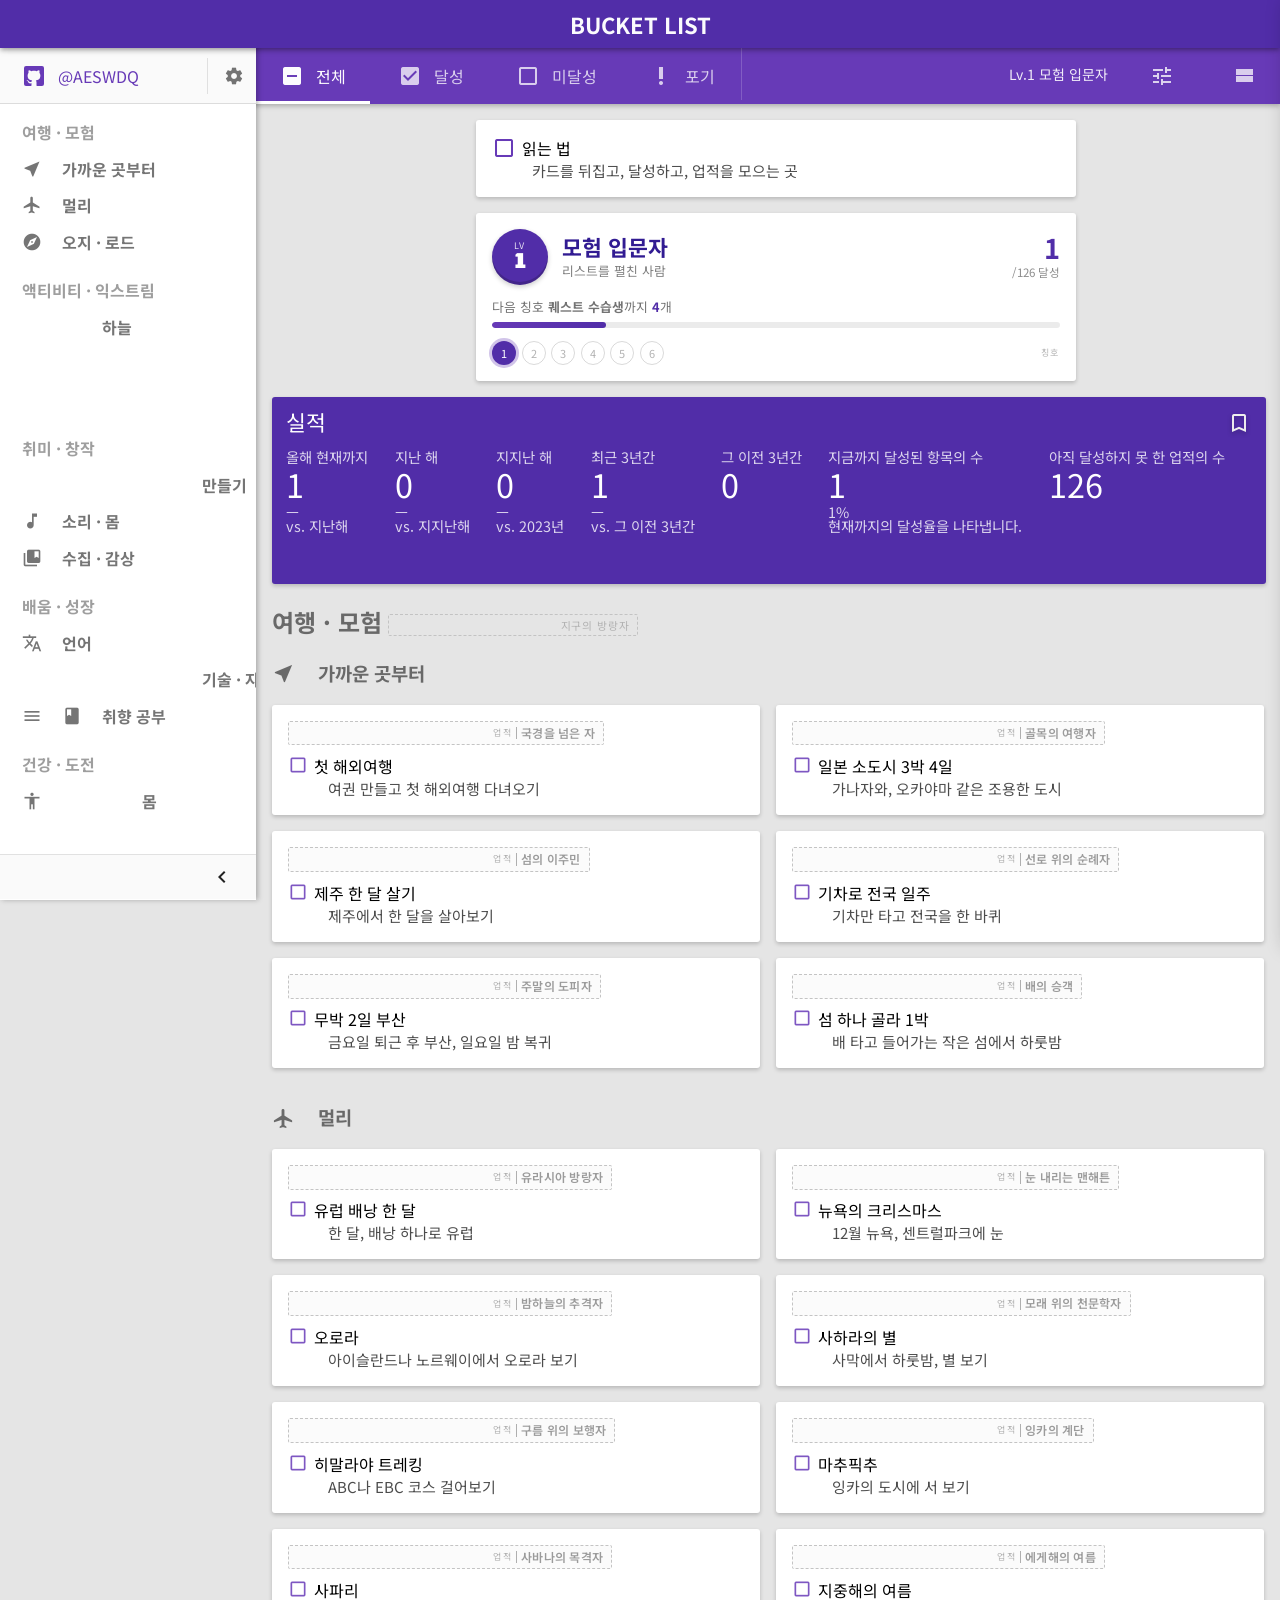
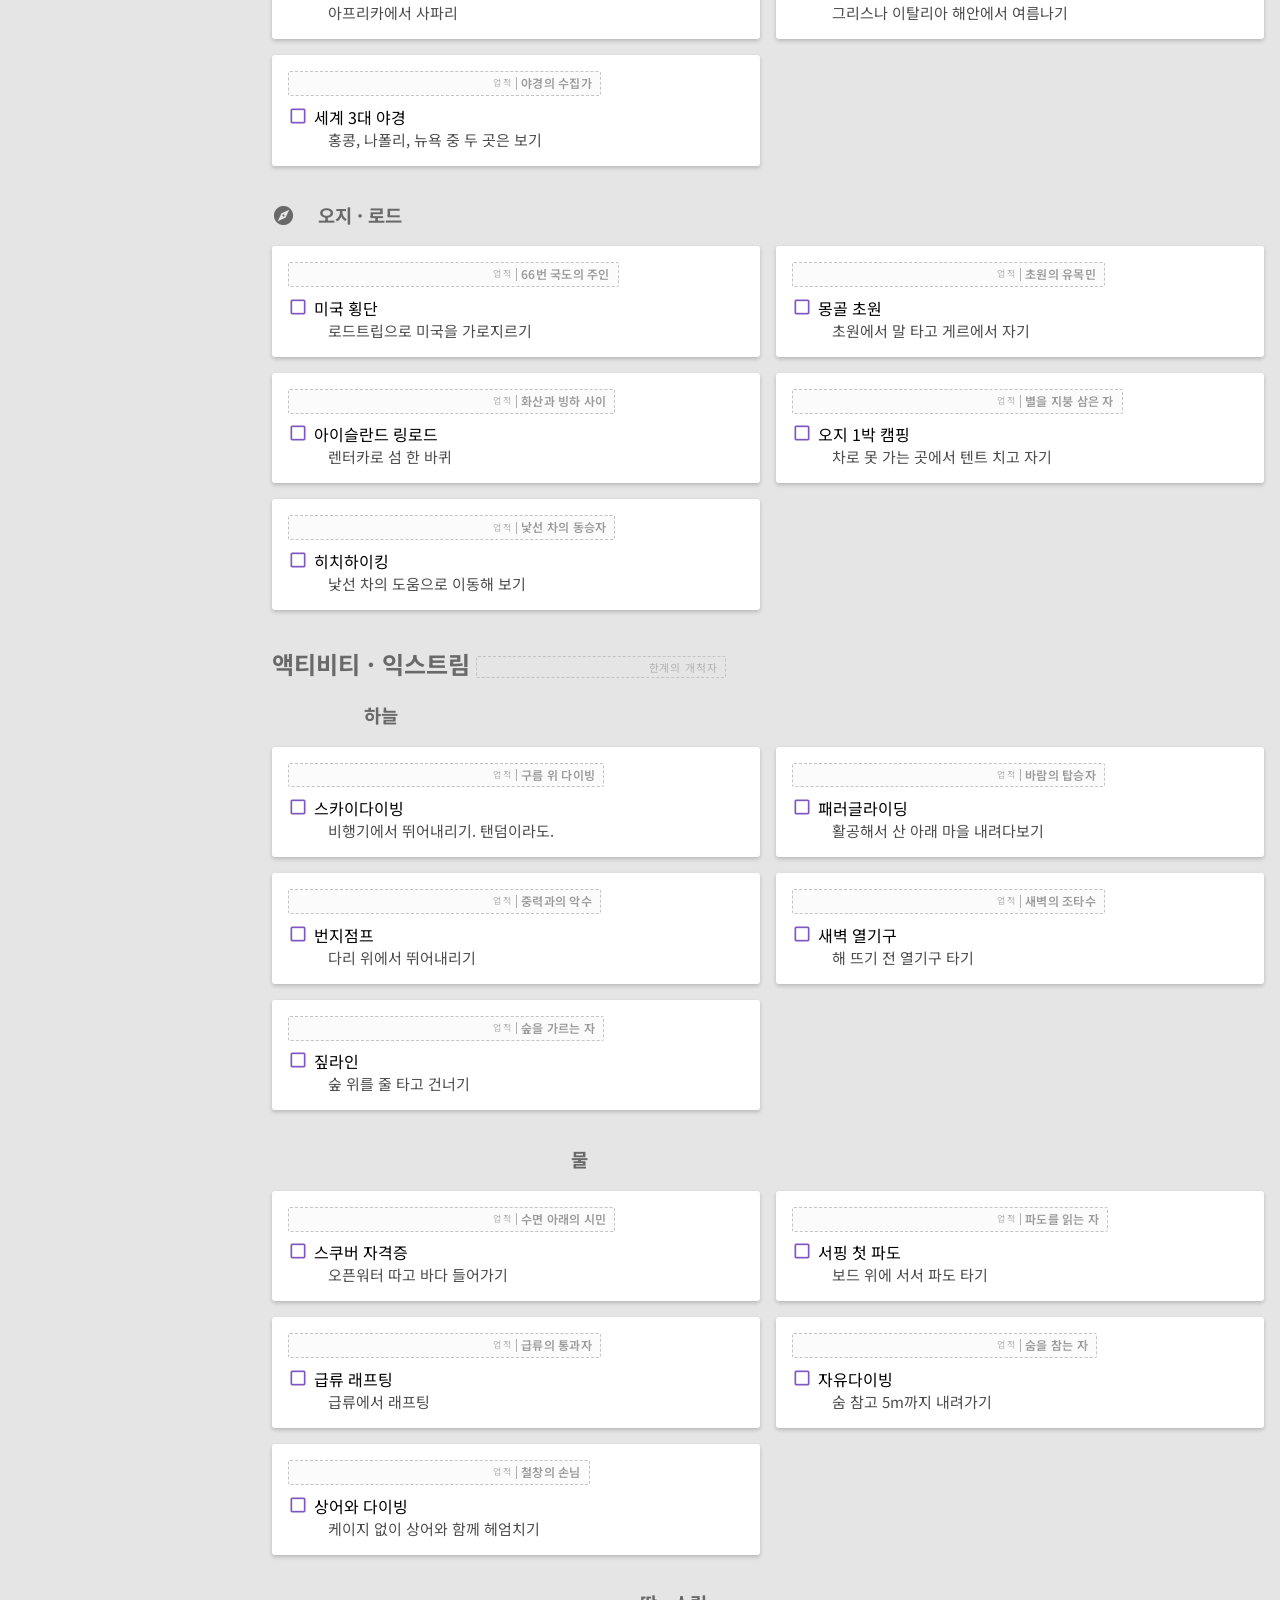
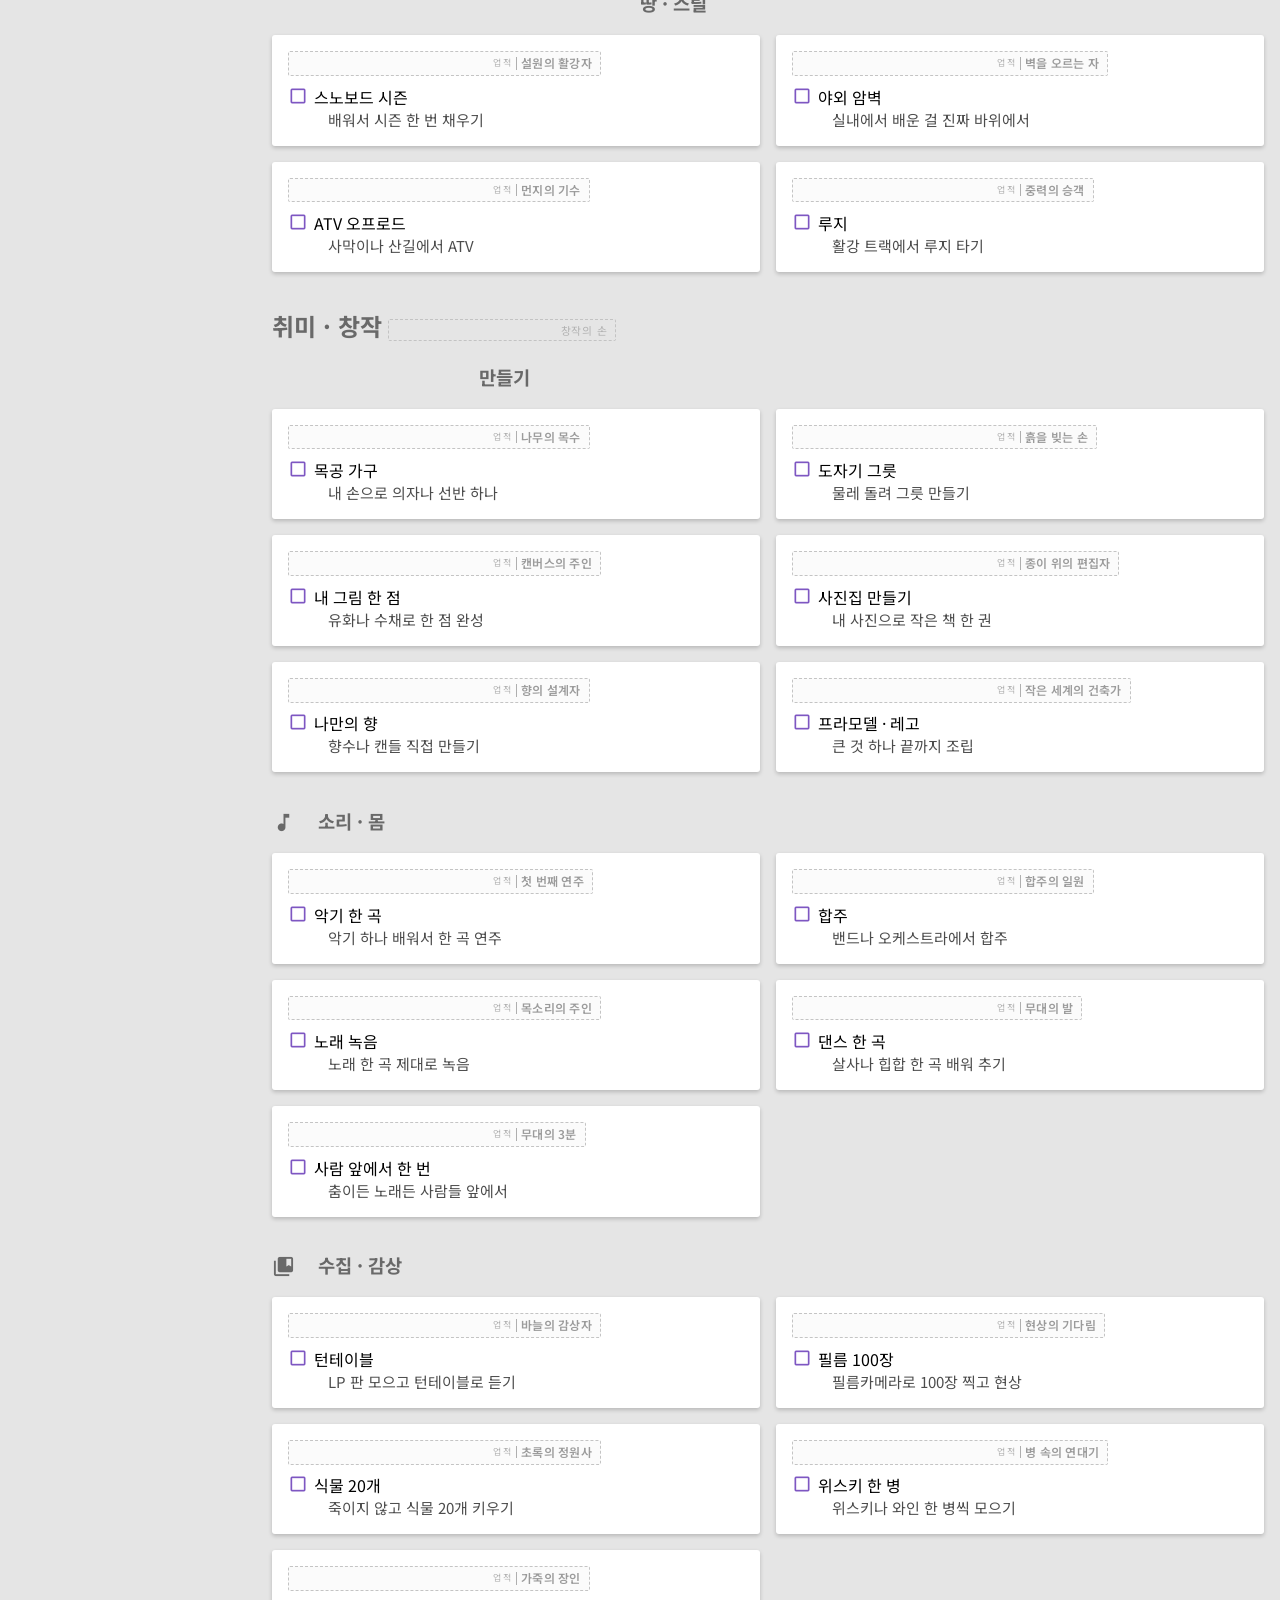
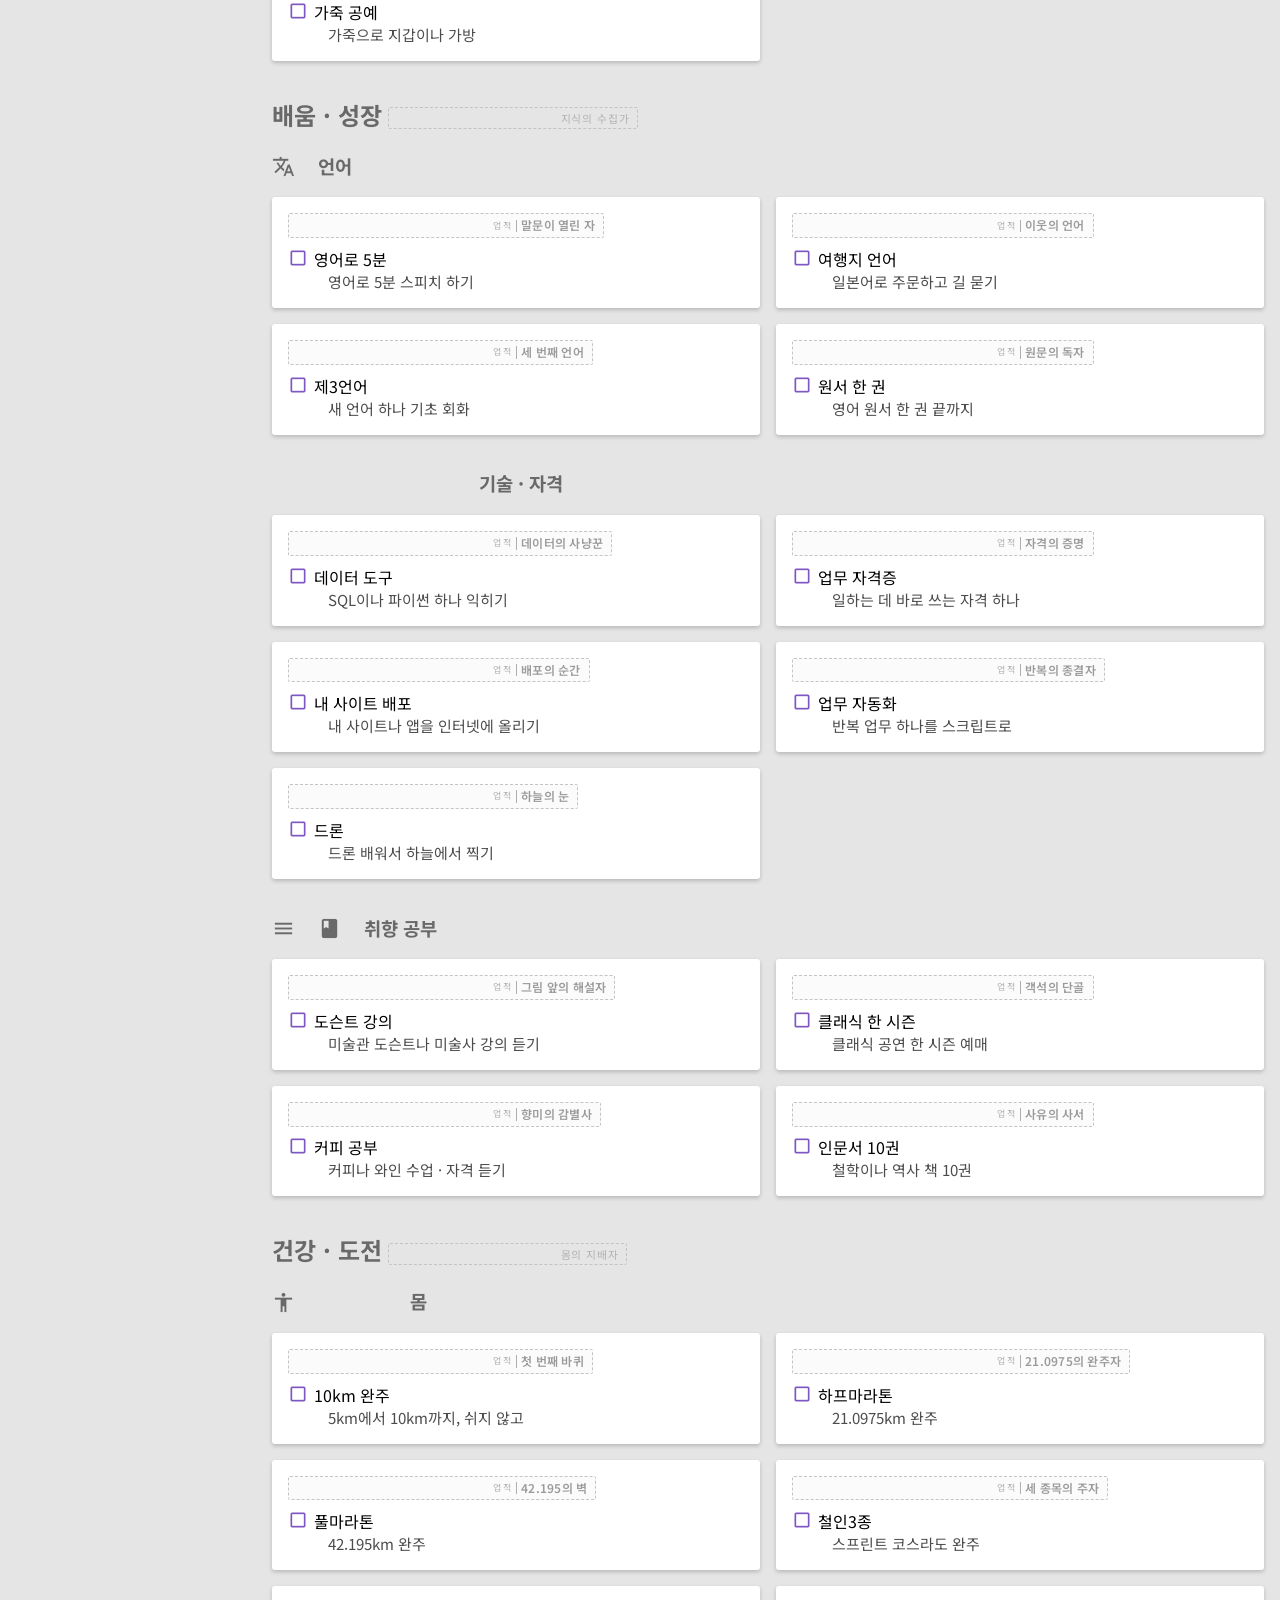
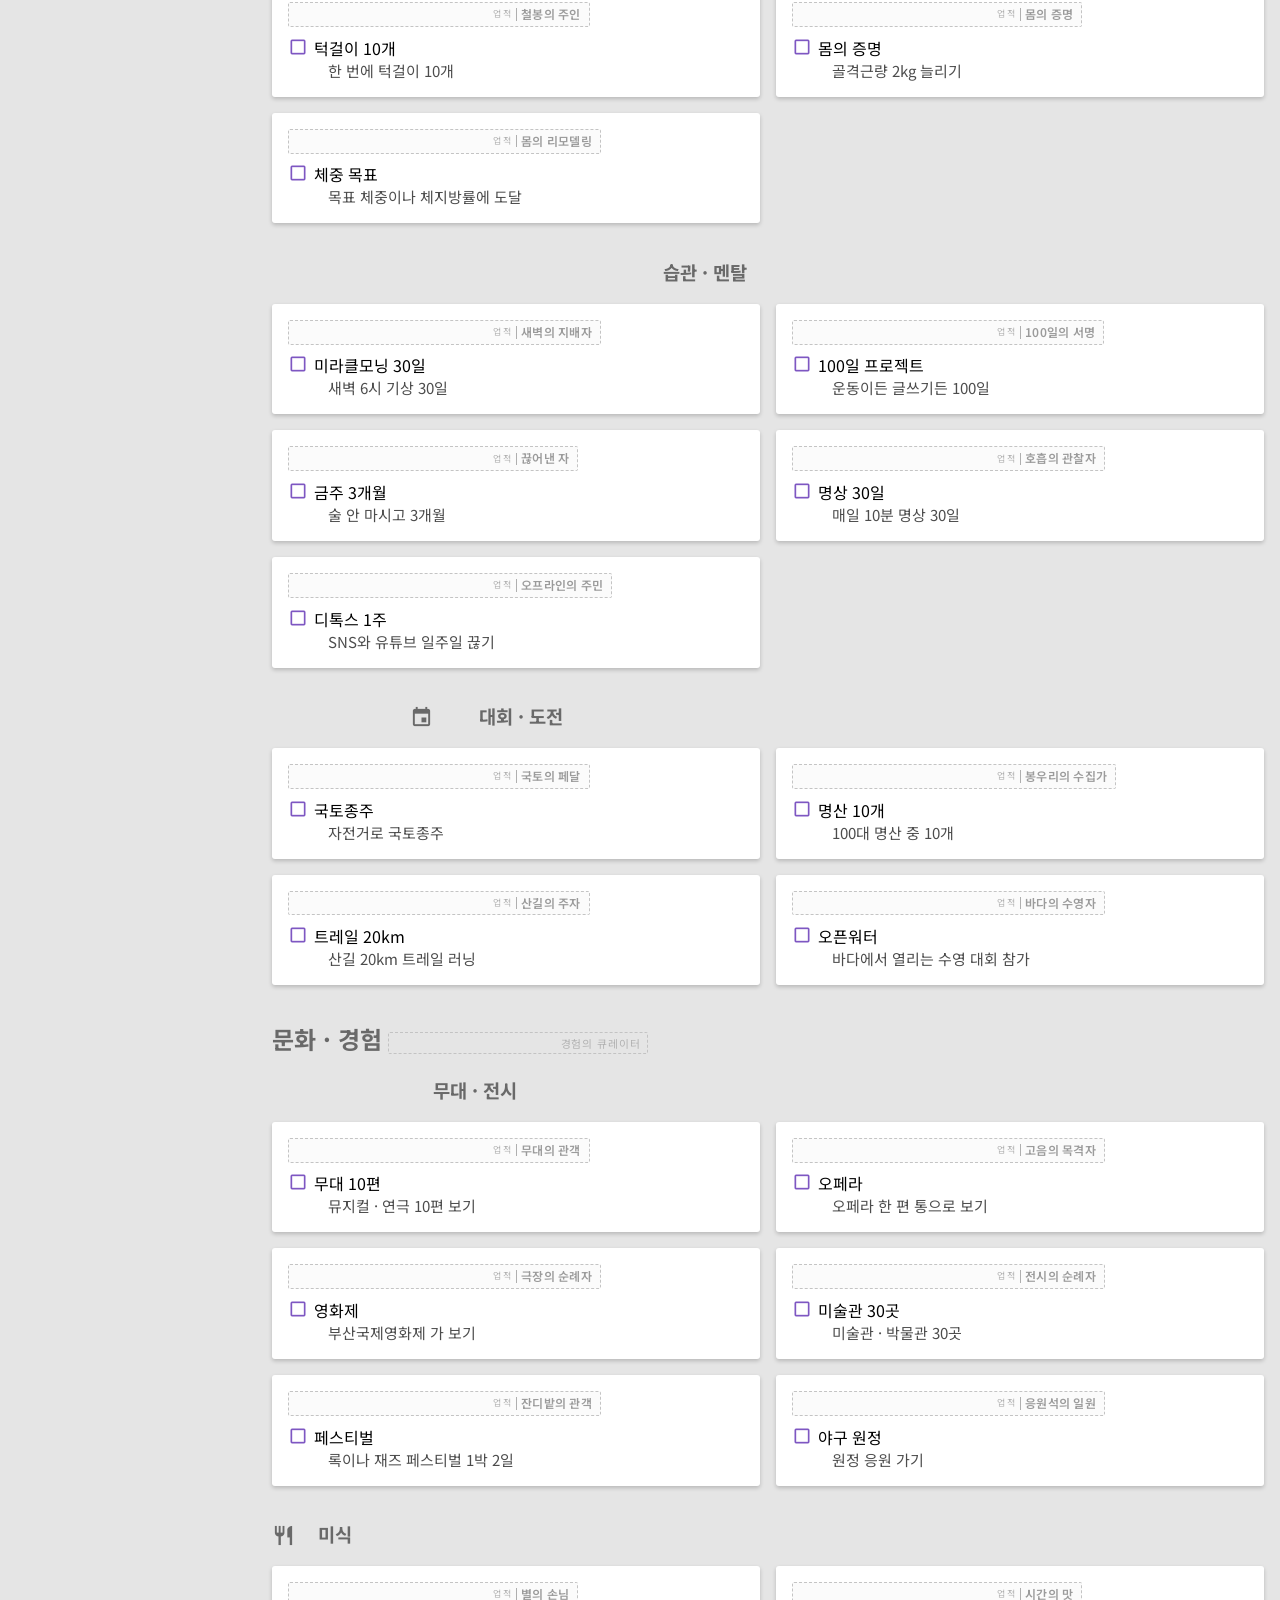
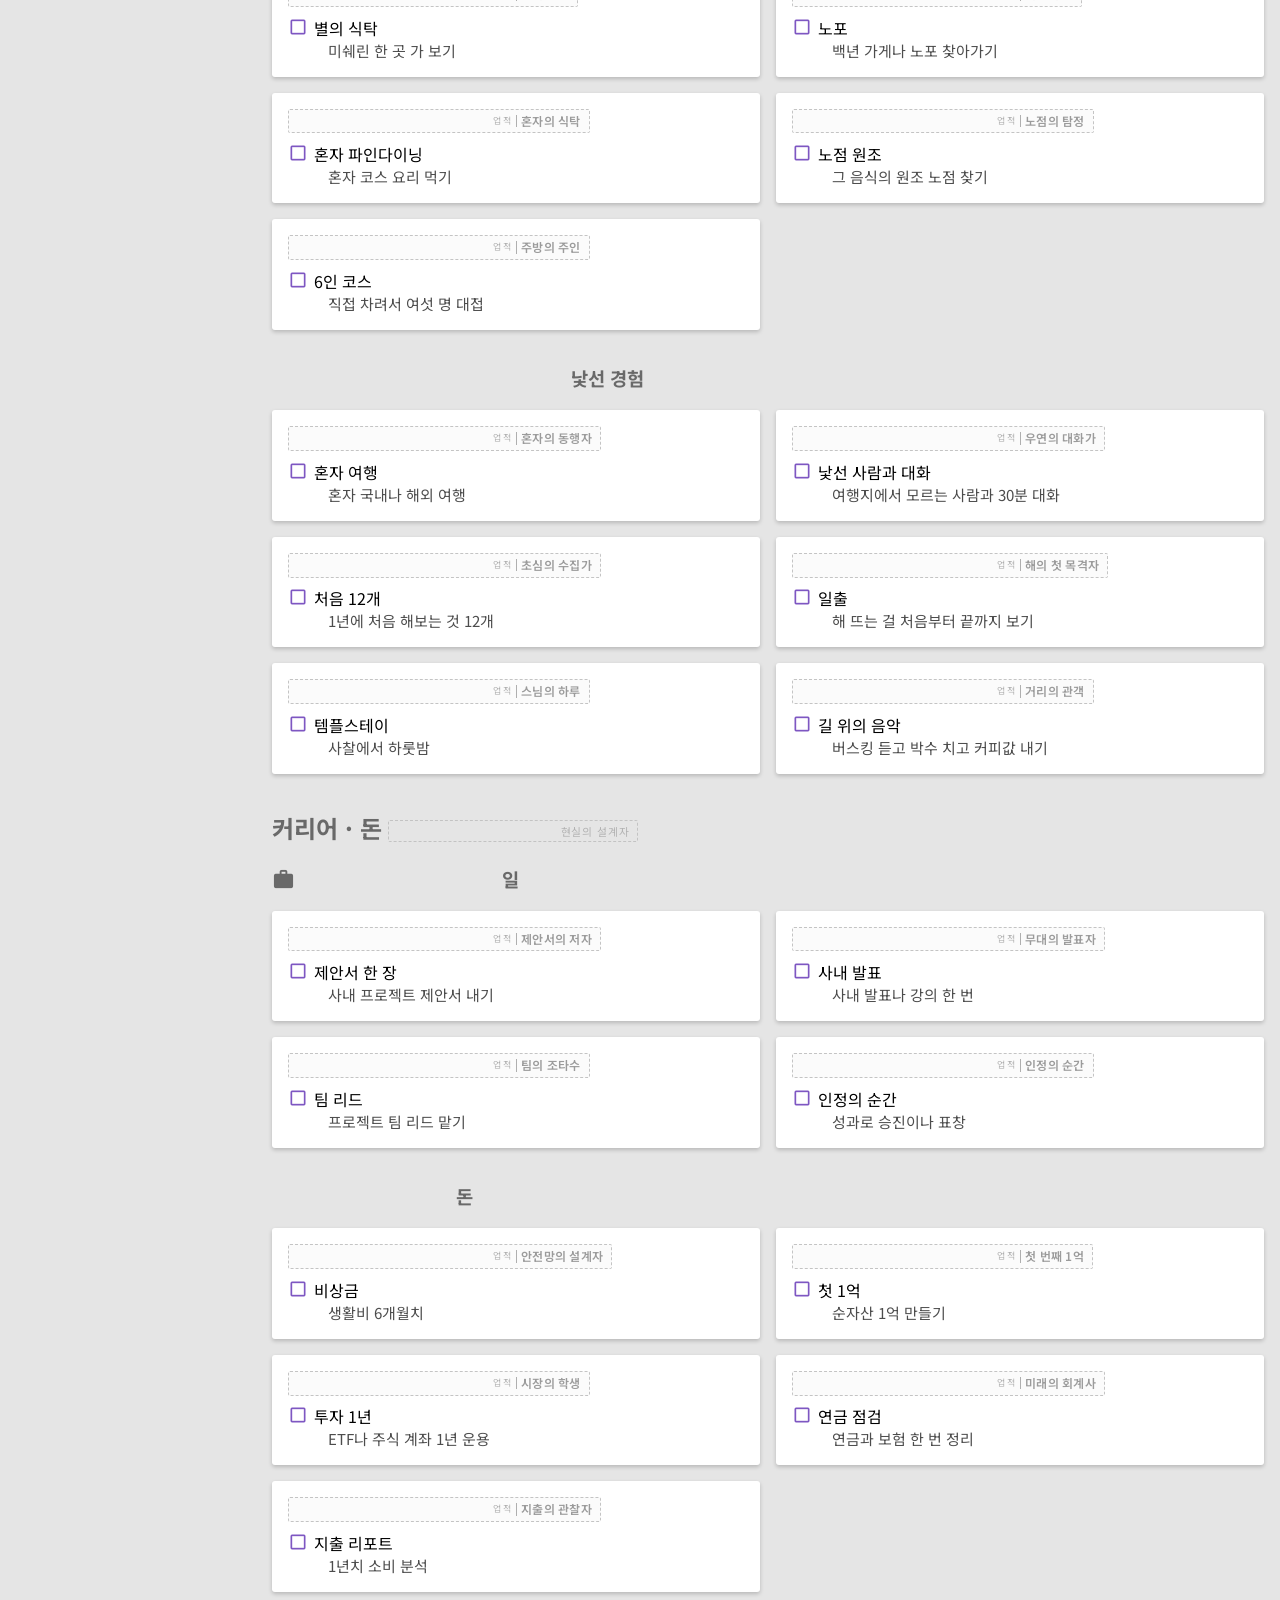
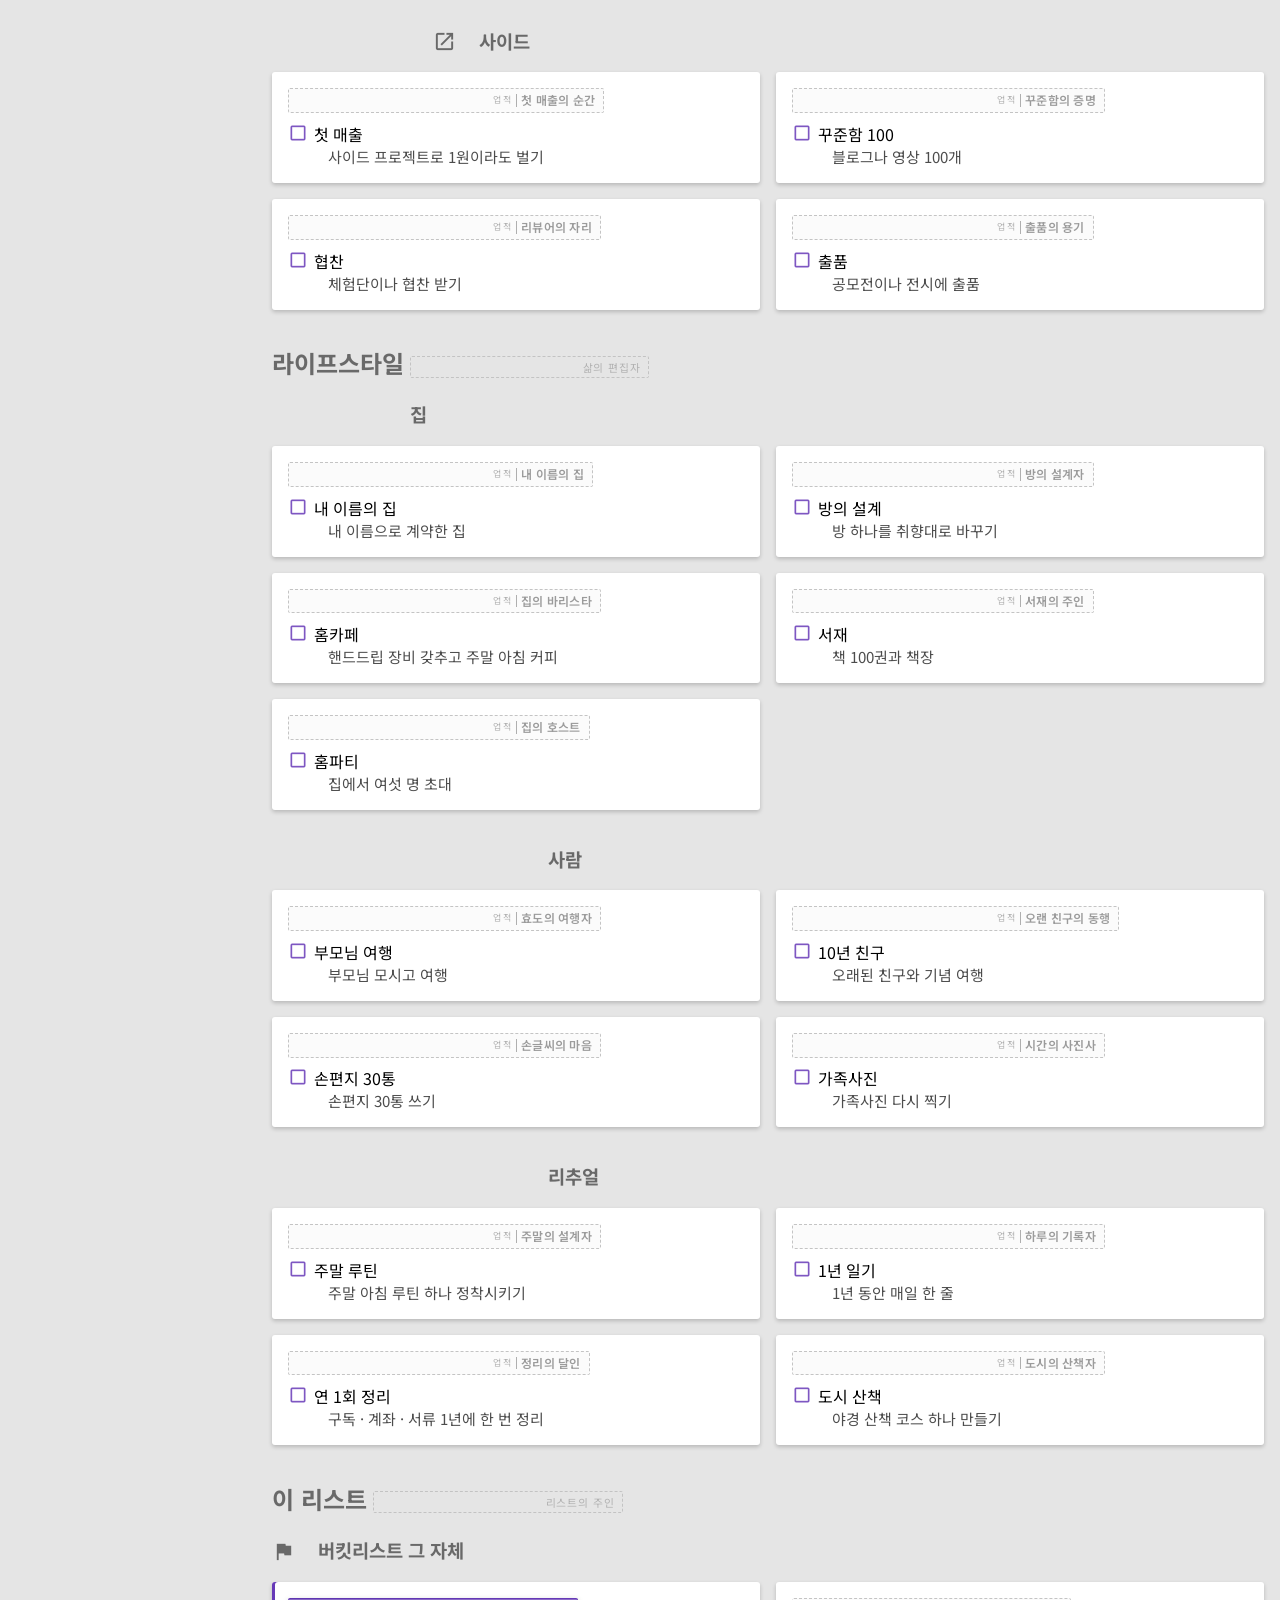
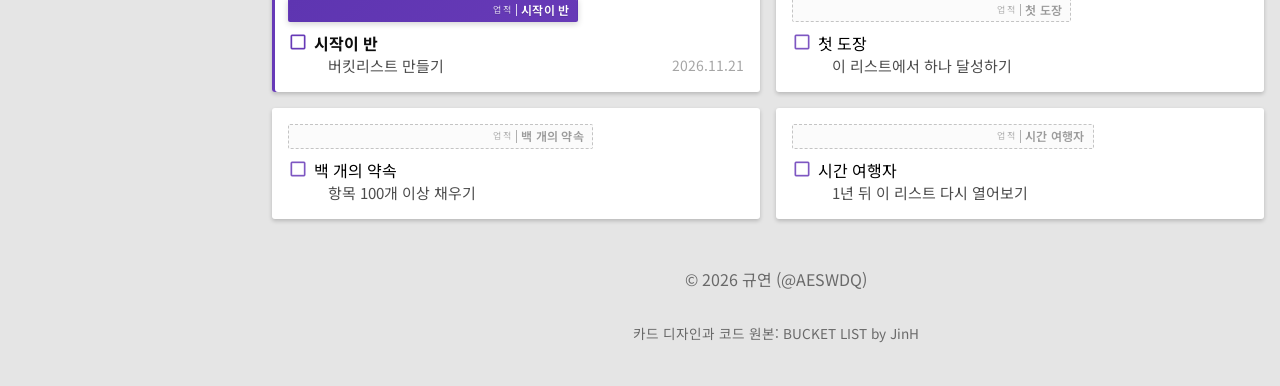
==== index.html @ 52398d89 "버킷리스트: 카테고리 9개·항목 126개, 항목별 업적 칭호, 전체 칭호(Lv.) 시스템, 달성/포기/삭제 관리" ====
<!DOCTYPE html>
<html lang="ko">

<head>
  <title>규연의 버킷리스트</title>
  <meta http-equiv="Content-Type" content="text/html; charset=utf-8" />
  <meta name="viewport" content="width=device-width, initial-scale=1, maximum-scale=1, user-scalable=no">
  <meta name="theme-color" content="#212121" />
  <meta name="description" content="규연의 버킷리스트. 카드마다 업적 칭호가 붙는 플립 카드 버킷리스트." />
  <meta property="og:title" content="규연의 버킷리스트" />
  <meta property="og:description" content="BUCKET LIST by 규연 (@AESWDQ) — 126개의 퀘스트와 업적" />
  <link rel="stylesheet" type="text/css" href="css/style.css">
  <link rel="stylesheet" type="text/css" href="css/style_rank.css">
  <link rel="stylesheet" type="text/css" href="css/style_dark.css">
  <link rel="shortcut icon" href="img/favicon/favicon.ico">
  <script src="js/jquery.min.js"></script>
  <script defer src="js/sub__coloring.js"></script>
  <script defer src="data/bucket.js"></script>
  <script defer src="js/main__app.js"></script>
  <script defer src="js/main__initialize.js"></script>
  <script defer src="js/sub__masonry.pkgd.min.js"></script>
  <script defer src="js/sub__clipboard.min.js"></script>
  <script async src="js/sub__lazysizes.min.js"></script>
  <link rel="manifest" href="manifest.json">
</head>

<body class="columns">
  <header>
    <h1>
      <i id="nav_on" onclick="if($('nav').attr('class')!='on'){$('nav, #nav_bg').addClass('on');}else{$('nav, #nav_bg').removeClass('on');}" class="material-icons">menu</i>
      Bucket List
    </h1>
  </header>
  <div id="sub_header">
    <div class="" id="line1">

      <div class="filter_bt on" id="filter_11">
        <i class="material-icons">indeterminate_check_box</i><span>전체</span>
        <span class="ink_bar"></span>
      </div>
      <div class="filter_bt" id="filter_10">
        <i class="material-icons">check_box</i><span>달성</span>
        <span class="ink_bar"></span>
      </div>
      <div class="filter_bt" id="filter_01">
        <i class="material-icons">check_box_outline_blank</i><span>미달성</span>
        <span class="ink_bar"></span>
      </div>
      <div class="filter_bt" id="filter_00">
        <i class="material-icons">priority_high</i><span>포기</span>
        <span class="ink_bar"></span>
      </div>

      <div class="" id="column_bt">
        <i class="material-icons">view_column</i>
      </div>
      <div id="manage_bt" title="항목 관리 · 삭제 되살리기 · 내보내기">
        <i class="material-icons">tune</i>
      </div>
      <div id="rank_chip" title="전체 칭호">
        <i class="material-icons">military_tech</i><span id="rank_chip_text">Lv.1 모험 입문자</span>
      </div>
    </div>
  </div>
  <nav>
    <div id='nav'>

      <div id='nav_header'>
        <div id="to_github" class="" onclick="window.open('https://github.com/AESWDQ')">
          <i class="material-icons"><svg style="width:24px;height:24px" viewBox="0 0 24 24">
              <path
                d="M4,2H20A2,2 0 0,1 22,4V20A2,2 0 0,1 20,22H14.85C14.5,21.92 14.5,21.24 14.5,21V18.26C14.5,17.33 14.17,16.72 13.81,16.41C16.04,16.16 18.38,15.32 18.38,11.5C18.38,10.39 18,9.5 17.35,8.79C17.45,8.54 17.8,7.5 17.25,6.15C17.25,6.15 16.41,5.88 14.5,7.17C13.71,6.95 12.85,6.84 12,6.84C11.15,6.84 10.29,6.95 9.5,7.17C7.59,5.88 6.75,6.15 6.75,6.15C6.2,7.5 6.55,8.54 6.65,8.79C6,9.5 5.62,10.39 5.62,11.5C5.62,15.31 7.95,16.17 10.17,16.42C9.89,16.67 9.63,17.11 9.54,17.76C8.97,18 7.5,18.45 6.63,16.93C6.63,16.93 6.1,15.97 5.1,15.9C5.1,15.9 4.12,15.88 5,16.5C5,16.5 5.68,16.81 6.14,17.97C6.14,17.97 6.73,19.91 9.5,19.31V21C9.5,21.24 9.5,21.92 9.14,22H4A2,2 0 0,1 2,20V4A2,2 0 0,1 4,2Z">
              </path>
            </svg></i><span>@AESWDQ</span>
        </div>
        <div id="setting_bt">
          <i class="material-icons">settings</i>
          <i class="material-icons setting_arrow">play_arrow</i>
        </div>
      </div>
    </div>
    <div id='nav_footer'><i class='material-icons'>chevron_left</i></div>
  </nav>
  <div id="nav_bg" onclick="$('nav, #nav_bg').removeClass('on');"></div>

  <div id="splash">
    <img src="img/favicon/icon__bucket.webp" alt="logo">
    <div class="splash_title">규연의 버킷리스트</div>
  </div>

  <section id="first_class">

    <div class="card">
      <!-- 사용법 카드 -->
      <dl class="front" id="버킷리스트">
        <dt>읽는 법</dt>
        <dd>카드를 뒤집고, 달성하고, 업적을 모으는 곳<span class="date"></span></dd>
      </dl>
      <div class="back">
        <p>만들었다, 버킷리스트! 카드 위에 마우스를 올리면 뒤집히고, 이야기가 나옵니다.</p>
        <p><b>달성</b>은 카드의 네모칸이나 업적 칭호를 누르면 됩니다. 카드 뒷면에서 <b>달성 · 포기 · 삭제</b>도 고를 수 있고, 지운 항목은 오른쪽 위 <b>관리</b>에서 되살릴 수 있습니다.</p>
        <p>항목마다 업적 칭호가 하나씩 붙어 있습니다. 달성하면 회색 실루엣이 색으로 채워집니다. 위쪽 <b>Lv.</b> 배지는 달성 개수로 오르는 전체 칭호입니다.</p>
      </div>
    </div>
  </section>

  <section id="rank"></section>

  <section id="dashboard"></section>

  <div id="contents"></div>

  <footer>
    <p class="copyright">© <span id="year"></span> 규연 (@AESWDQ)</p>
    <p class="copyright" style="padding-top:0; font-size:.85em;">카드 디자인과 코드 원본: <a href="https://github.com/Admin0/bucket" target="_blank">BUCKET LIST by JinH</a></p>
  </footer>

  <div id="tooltip"> </div>

  <section id="contextmenu">
    <div id="for_copy" data-clipboard-target="#for_copy_output">
      <i class="material-icons">content_copy</i>복사하기
    </div>
    <textarea class="output" id="for_copy_output"></textarea>
  </section>
  <!-- context-menu close -->

  <!-- 관리 패널 -->
  <div id="manage_bg" onclick="$('#manage, #manage_bg').removeClass('on');"></div>
  <dl id="manage">
    <div class="header">
      <i class="material-icons" onclick="$('#manage, #manage_bg').removeClass('on');">arrow_back</i><span>관리</span>
    </div>

    <div class="setting_title">진행 상황</div>
    <div class="m_row" id="m_summary"></div>

    <div class="setting_title">삭제한 항목</div>
    <div class="m_row"><button id="m_restore_all_bt">모두 되살리기</button></div>
    <ul id="m_deleted" class="m_list"></ul>

    <div class="setting_title">내가 추가한 항목</div>
    <ul id="m_added" class="m_list"></ul>

    <div class="setting_title">항목 추가</div>
    <div class="m_add">
      <select id="m_cat"></select>
      <input id="m_t" placeholder="제목 · 예: 발리에서 서핑" />
      <input id="m_d" placeholder="설명 한 줄 · 예: 파도 위에 서 보기" />
      <input id="m_a" placeholder="업적 칭호 · 예: 파도의 주인" />
      <button id="m_add_bt">추가하기</button>
    </div>

    <div class="setting_title">데이터</div>
    <div class="m_row">
      <button id="m_export">진행 상황 내보내기 (JSON)</button>
      <button id="m_reset_prog">진행 초기화</button>
    </div>
    <p class="m_note">달성·삭제·추가 기록은 이 브라우저에만 저장됩니다. 기록을 옮기려면 내보내기를 쓰세요. 항목 자체를 늘리려면 data/bucket.js 를 고치면 됩니다.</p>
  </dl>

  <div id="browser_alert">
    <div>
      <p style="font-size:24px; font-weight:bold;">구형 브라우저 감지!</p>
      <p>멋진 버킷리스트를 감상하기 위해서는 아래의 최신 브라우저로 접속하세요.</p>
      <ul>
        <li><a href="https://www.google.com/chrome" target="_blank">Chrome - by Google</a></li>
        <li><a href="https://www.mozilla.org/ko/firefox/new/" target="_blank">Firefox - by Mozilla</a></li>
      </ul>
      <p><a onclick="$('#browser_alert').remove()">닫기</a></p>
    </div>
  </div>

</body>

</html>
---- css/style.css ----
@import url('https://fonts.googleapis.com/css2?family=Noto+Sans+KR&display=swap');
@import url('https://fonts.googleapis.com/css?family=Material+Icons');
@import url('https://fonts.googleapis.com/css?family=Black+Ops+One&display=swap');
@import url('style_card_v2.css');
@import url('style_dashboard.css');

:root {
  --color-50: #fafafa;
  --color-100: #f5f5f5;
  --color-200: #eeeeee;
  --color-300: #e0e0e0;
  --color-400: #bdbdbd;
  --color-500: #9e9e9e;
  --color-600: #757575;
  --color-700: #616161;
  --color-800: #424242;
  --color-900: #212121;
  --color-a100: #f5f5f5;
  --color-a200: #eeeeee;
  --color-a400: #bdbdbd;
  --color-a700: #616161;
}

::selection {
  background: rgba(0, 0, 0, 0);
}

::-webkit-scrollbar-track {
  background-color: #bdbdbd;
}

::-webkit-scrollbar {
  width: 6px;
  height: 6px;
  background-color: inherit;
}

::-webkit-scrollbar-thumb {
  background-color: var(--color-a700);
  -webkit-box-shadow: 0px 2px 5px rgba(0, 0, 0, 0.1);
}

::-webkit-scrollbar-corner {
  opacity: 0;
}

body {
  max-width: 600px;
  margin: 104px auto auto;
  padding: 1em 0 1em calc(256px + 1em);
  background: #e5e5e5;
  font-family: 'Noto Sans KR', sans-serif;
  color: rgba(0, 0, 0, .87);
  cursor: default;
  overflow-x: hidden
}

body.columns {
  max-width: 100%;
  padding-left: calc(1em + 256px);
}

body:not(.columns) .not_important {
  display: none;
}

body.fold {
  padding: 1em 68px 1em calc(1em + 136px);
}

header {
  position: fixed;
  color: rgba(255, 255, 255, .98);
  box-shadow: 0 3px 4px 0 rgba(0, 0, 0, .14), 0 3px 3px -2px rgba(0, 0, 0, .12), 0 1px 8px 0 rgba(0, 0, 0, .2);
  width: 100%;
  height: 48px;
  left: 0;
  top: 0;
  z-index: 6;
  background: var(--color-700);
  text-align: center
}

#sub_header {
  width: calc(100% - 256px);
  position: fixed;
  top: 48px;
  z-index: 5;
  box-shadow: 0 2px 5px rgba(0, 0, 0, .25);
  left: 0;
  padding-left: 256px;
  -webkit-transition: .3s;
  transition: .3s;
  background: var(--color-500);
}

#sub_header.fold {
  width: calc(100% - 68px);
  padding-left: 68px
}

#sub_header>#line1 {
  color: rgba(255, 255, 255, .75)
}

#column_bt:hover,
#sub_header .filter_bt:hover {
  color: rgba(255, 255, 255, .98)
}

#column_bt,
#sub_header .filter_bt {
  position: relative;
  font-size: 16px;
  display: inline-block;
  padding: 16px 24px;
  cursor: pointer;
  transition: .25s;
}

#sub_header .filter_bt .ink_bar {
  position: absolute;
  background: #fff;
  height: 3px;
  bottom: 0;
  left: 50%;
  width: 0;
  margin: auto
}

#sub_header .filter_bt.on .ink_bar {
  -webkit-transition: .25s;
  transition: .25s;
  left: 0;
  width: 100%
}

#sub_header .filter_bt.on {
  color: rgba(255, 255, 255, .98)
}

#column_bt {
  float: right;
}

#column_bt i {
  margin: 0;
}

.disabled {
  color: rgba(255, 255, 255, 0.3);
}

.hide {
  display: none !important;
  margin: 0 !important;
}

section.sub {
  width: 100%;
  text-align: center
}

a {
  cursor: pointer;
  text-decoration: none;
  font-weight: 700;
  color: rgba(0, 0, 0, 0);
  transition: .25s;
  padding: .5em .75em;
  margin: -.75em
}

a:hover {
  box-shadow: 0 2px 5px rgba(0, 0, 0, .25);
  background: #fff;
  position: relative;
}

li a {
  padding: 0;
  margin: 0;
}

li a:hover {
  position: inherit;
  box-shadow: none;
  background: rgba(0, 0, 0, .05);
}

#nav_on {
  padding: .5em;
  display: none;
  border-radius: 50%;
  width: 1em;
  top: 0;
  position: absolute
}

#nav_bg, #setting_bg {
  position: fixed;
  z-index: 6;
  left: 0;
  top: 0;
  transition: .3s;
  width: 100%;
  height: 100%;
  display: block;
  visibility: hidden;
  background: rgba(0, 0, 0, .25);
  opacity: 0;
  filter: alpha(opacity=0)
}

#setting_bg {
  background: rgba(0, 0, 0, 0);
}

#setting_bg.on {
  visibility: visible;
  opacity: 1;
  filter: alpha(opacity=100)
}

nav {
  /*display: -webkit-box;
    display: -webkit-flex;
    display: -ms-flexbox;
    display: flex;*/
  position: fixed;
  z-index: 5;
  top: 0;
  left: 0;
  width: 256px;
  background: #fff;
  box-shadow: 2px 0 5px rgba(0, 0, 0, .25);
  padding-top: 48px;
  height: calc(100% - 48px);
  overflow: hidden;
  transition: .3s
}

nav #nav {
  width: 100%;
  height: calc(100% - 46px);
  overflow-y: auto;
  overflow-x: hidden;
}

nav a {
  margin: -.5em 0;
  font-size: 16px;
  display: block;
  /*text-overflow: ellipsis;*/
  overflow: hidden;
  white-space: nowrap;
  color: rgba(0, 0, 0, .54);
  position: relative;
}

nav a:hover {
  background: rgba(158, 158, 158, .2);
  box-shadow: none;
  z-index: 1
}

nav h2 a {
  color: rgba(0, 0, 0, .38)
}

nav h2:first-of-type {
  margin-top: 1em
}

nav h3 {
  margin: .25em 0;
  padding: 0
}

nav h4 {
  margin: .25em 0
}

nav h3.on a {
  color: var(--color-500);
}

nav h2 a,
nav h3 a {
  padding-left: 22px;
  align-items: center;
  display: flex;
}

nav h4 a {
  padding-left: 3em
}

nav #nav_header {
  display: flex;
  justify-content: space-between;
  background: #fafafa;
  -webkit-box-shadow: 0 -1px 0 rgba(0, 0, 0, 0.12) inset !important;
  box-shadow: 0 -1px 0 rgba(0, 0, 0, 0.12) inset !important;
  position: relative;
  padding: 10px 0;
  color: rgba(0, 0, 0, .54);
  white-space: nowrap;
  transition: .3s;
}

nav.fold #nav_header {
  padding: 10px 0 46px;
}

#to_github {
  cursor: pointer;
  transition: .3s;
  width: 100%;
  padding: 6px 8px 6px 22px;
  color: rgba(0, 0, 0, 0.54);
  display: inline-block;
  overflow: hidden;
  text-overflow: ellipsis;
  white-space: nowrap;
  width: calc(100% - 82px);
}

dl .material-icons, a:not(nav a), #to_github, #to_github i {
  color: var(--color-500);
  fill: var(--color-500);
}

#to_github:hover {
  background: rgba(158, 158, 158, .2);
}

nav.fold #to_github {
  width: 100%;
  text-overflow: clip;
}

@keyframes setting_bt_unfold {
  from {
    opacity: 0;
  }

  to {
    opacity: 1;
  }
}

#setting_bt {
  border-left: 1px solid rgba(0, 0, 0, 0.1);
  /*width: 20px;*/
  height: 20px;
  width: 48px;
  padding: 8px 0;
  /*margin: 0 4px;*/
  display: inline-block;
  transition: 0s;
  text-align: center;
  cursor: pointer;
  animation-name: setting_bt_unfold;
  animation-duration: .3s;
}

#setting_bt i {
  transition: .3s;
  position: absolute;
  font-size: 1.25em !important;
  right: 0;
  margin-right: 12px;
}

#setting_bt:hover i:not(.setting_arrow) {
  transform: rotate(-30deg);
  right: 8px;
}

#setting_bt i.setting_arrow {
  visibility: hidden;
  opacity: 0;
}

#setting_bt:hover i.setting_arrow {
  visibility: visible;
  opacity: 1;
  right: -8px;
}

nav.fold #nav_header {
  /*display: block;*/
}

nav #nav_header span {
  opacity: 1;
  transition: .3s;
}

nav.fold #nav_header span {
  opacity: 0;
}

@keyframes setting_bt_fold {
  0% {
    opacity: 0;
    margin-top: -28px;
  }

  25% {
    opacity: 0;
    margin-top: -28px;
  }

  100% {
    opacity: 1;
    margin-top: 0;
  }
}

nav.fold #setting_bt {
  width: 68px;
  top: 46px;
  position: absolute;
  left: 0;
  animation-name: setting_bt_fold;
  animation-duration: .3s;
}

nav.fold #setting_bt i {
  right: 14px;
}

nav.fold #setting_bt:hover i:not(.setting_arrow) {
  right: 22px;
}

nav.fold #setting_bt:hover i.setting_arrow {
  right: 4px;
}

nav.fold #setting_bt:hover {
  background: rgba(158, 158, 158, .2);
}

/* ------------------------------------------------------------------- */
/* ***** nav ***** */
/* ------------------------------------------------------------------- */
#setting {
  background: #fff;
  box-shadow: 0 2px 4px -1px rgba(0, 0, 0, 0.2), 0 4px 5px 0 rgba(0, 0, 0, 0.14), 0 1px 10px 0 rgba(0, 0, 0, 0.12) !important;
  z-index: 7;
  max-width: calc(450px - 2em);
  margin: auto;
  transition: .25s opacity !important;
  opacity: 1;
  visibility: visible;
  position: fixed;
  padding: 1em 0 .5em !important;
}

#setting:not(.on) {
  /*height: 0;*/
  display: block !important;
  opacity: 0;
  visibility: hidden;
}

#setting .header {
  display: none;
}

#setting .setting_item {
  cursor: pointer;
  padding: .5em 1em;
  transition: .25s;
}

#setting .setting_item.disabled {
  cursor: default;
}

#setting .setting_item.disabled>* {
  color: rgba(0, 0, 0, .5);
}

#setting .setting_item:hover {
  background: rgba(158, 158, 158, .2);
}

#setting .setting_item.disabled:hover {
  background: none;
}

#setting .setting_title {
  color: rgba(0, 0, 0, .75);
  padding: 0 1em;
}

#setting .setting_title {
  padding: 1em 1em 0;
}

#setting .setting_title:nth-of-type(2) {
  padding: 0em 1em;
}

nav #nav_footer {
  cursor: pointer;
  height: 44px;
  background: #fafafa;
  z-index: 3;
  border-top: 1px solid rgba(0, 0, 0, .1)
}

nav #nav_footer:hover {
  background-color: rgba(158, 158, 158, 0.2);
}

nav #nav_footer i {
  margin: 10px 22px;
  float: right;
  transition: .3s
}

nav.fold #nav_footer i {
  -webkit-transform: rotate(180deg);
  -ms-transform: rotate(180deg);
  transform: rotate(180deg)
}

nav.fold {
  width: 68px;
}

nav.fold #nav::-webkit-scrollbar {
  display: none
}

nav #nav a>* {
  transition: .3s;
}

nav.fold #nav a span {
  color: transparent;
}

nav #nav h2,
nav #nav h3 {
  transition: .3s;
}

nav #nav h2 {
  height: 40px;
  margin: 16px 0 0;
  position: relative
}

nav.fold #nav h2 {
  margin: 16px 0 14px;
  height: 3px
}

nav.fold #nav h2:first-of-type {
  margin: 16px 0 6px;
}

nav #nav h2:not(:first-of-type):before {
  position: absolute;
  content: "";
  height: 3px;
  width: 100%
}

nav.fold #nav h2:not(:first-of-type):before {
  box-shadow: 0 1px 0 rgba(0, 0, 0, .12) inset
}

nav.fold #nav h2 a {
  opacity: 0;
  filter: alpha(opacity=0);
  width: 0
}

h2,
h3 {
  color: rgba(0, 0, 0, .54)
}

h1 {
  text-transform: uppercase;
  font-size: 22px;
  margin: 8px 0
}

h1 .percentage:before {
  content: "달성률: "
}

.percentage {
  opacity: 0;
  filter: alpha(opacity=0);
  -webkit-transition: .25s;
  transition: .25s;
  position: absolute;
  margin-left: .5em;
  font-weight: normal;
  font-style: italic;
  font-size: .75em;
  line-height: 2.25;
}

nav .percentage {
  margin-right: 1em;
  right: 0;
}

h1:hover .percentage, h2:hover .percentage, h3:hover .percentage {
  opacity: .75;
}

h3 .material-icons {
  vertical-align: bottom;
  font-size: 1.25em !important;
  margin-right: 1em
}

h4 {
  margin: 2em 0 0
}

h4:first-of-type {
  margin-top: .5em
}

#img_wrap,
#movie_wrap {
  display: none;
  position: fixed;
  z-index: 6;
  top: 0;
  left: 0;
  width: 100%;
  height: 100%;
  background: rgba(0, 0, 0, .5);
  text-align: center
}

#movie_wrap>iframe {
  width: 90%;
  position: relative
}

.shadow {
  box-shadow: 0 2px 5px rgba(0, 0, 0, .25);
  border-radius: 3px
}

.shadow-right {
  box-shadow: 2px 0 6px 0 rgba(60, 64, 67, .15);
}

.shadow-bottom {
  box-shadow: 0 2px 6px 0 rgba(60, 64, 67, .15);
}

.shadow-top-inset {
  box-shadow: inset 0 7px 6px -5px rgba(60, 64, 67, .15);
}

.shadow-bottom-inset {
  box-shadow: inset 0 -7px 6px -5px rgba(60, 64, 67, .15);
}

.shadow-top-inset.shadow-bottom-inset {
  box-shadow: inset 0 7px 6px -5px rgba(60, 64, 67, .15), inset 0 -7px 6px -5px rgba(60, 64, 67, .15);
}

.text-shadow {
  text-shadow: 0 2px 5px rgba(0, 0, 0, .25);
}

.text-shadow-inset {
  background-color: #565656;
  color: rgba(255, 255, 255, 0.85) !important;
  text-shadow: 0 2px 0 rgba(255, 255, 255, 0.5);
  -webkit-background-clip: text;
  -moz-background-clip: text;
  background-clip: text;
}

img {
  aspect-ratio: attr(width) / attr(height);
  width: 100%;
  height: auto;
  cursor: pointer;
  margin: auto;
  /* margin-bottom: -5px */
  display: block;
}

#img_wrap>img {
  /* 클릭했을 때 크게 보이는 것 */
  width: 90%;
  position: relative
}

.material-icons {
  vertical-align: text-bottom;
  margin-right: .5em;
}

a:not(nav a)>.material-icons {
  margin: 0;
}

input {
  display: none;
}

.copyright {
  text-align: center;
  color: rgba(0, 0, 0, .54);
  /*font-size: .8em;*/
  padding: 1em;
}

.copyright a {
  color: inherit !important;
  font-weight: inherit;
}

/* ------------------------------------------------------------------- */
/* ***** tooltip ***** */
/* ------------------------------------------------------------------- */
@keyframes tooltip {
  0% {
    margin-top: .5em;
  }

  100% {
    margin-top: 0;
  }
}

@keyframes tooltip_nav {
  0% {
    margin-left: -.5em;
  }

  100% {
    margin-left: 0;
  }
}

#tooltip {
  color: rgba(255, 255, 255, .75);
  position: absolute;
  top: 0;
  visibility: hidden;
  opacity: 0;
  filter: alpha(opacity=0);
  background: var(--color-a700);
  -webkit-transition: .5s opacity;
  transition: .5s opacity;
  padding: 1ex;
  border-radius: 3px;
  max-width: 400px;
  z-index: 5;
  box-shadow: 0 2px 5px rgba(0, 0, 0, .25);
  visibility: hidden;
  opacity: 0;
}

#tooltip.nav {
  position: fixed;
  /* z-index: 5; */
}

#tooltip:before {
  border-color: var(--color-a700) transparent transparent;
  border-width: 1ex 1ex 0;
  border-style: solid;
  content: " ";
  position: absolute;
  left: calc(50% - .5em);
  bottom: -.9ex
}

#tooltip.nav:before {
  border-color: transparent var(--color-a700) transparent transparent;
  border-width: 1ex 1ex 1ex 0px;
  left: -0.9ex;
  bottom: calc(50% - 0.5em);
}

#tooltip_text {
  white-space: pre-line;
}

#tooltip.on {
  animation-name: tooltip;
  animation-duration: .3s;
  visibility: visible;
  opacity: 1
}

#tooltip.on.nav {
  animation-name: tooltip_nav;
}

/* ------------------------------------------------------------------- */
/* ***** toast ***** */
/* ------------------------------------------------------------------- */
#toast {
  position: fixed;
  background-color: #424242;
  color: rgba(255, 255, 255, .9);
  padding: 1em 1.5em 1em .75em;
  min-width: 350px;
  max-width: calc(100% - 2em);
  bottom: 1em;
  z-index: 6;
}

@keyframes snackbar_on {
  0% {
    opacity: 0;
  }

  100% {
    opacity: 1;
  }
}

#toast.on {
  animation-name: snackbar_on;
  animation-duration: .3s;
}

@keyframes snackbar_off {
  0% {
    opacity: 1;
  }

  100% {
    opacity: 0;
  }
}

#toast.off {
  opacity: 0;
  visibility: none;
  animation-name: snackbar_off;
  animation-duration: .3s;
  z-index: 7;
}

/* ------------------------------------------------------------------- */
/* ***** context-menu ***** */
/* ------------------------------------------------------------------- */
#contextmenu {
  z-index: 1000;
  position: fixed;
  opacity: 0;
  visibility: hidden;
  cursor: default;
  color: rgba(0, 0, 0, .85);
  background-color: #fff;
  border: 1px solid #bbb;
  box-shadow: 0 2px 4px -1px rgba(0, 0, 0, 0.2), 0 4px 5px 0 rgba(0, 0, 0, 0.14), 0 1px 10px 0 rgba(0, 0, 0, 0.12);
  transition: .25s;
  transition-property: opacity, transform, margin;
  top: 50%;
  font-size: 14px;
}

#contextmenu {
  top: 2em;
  left: -302px;
  transform: perspective(500px) rotateX(15deg);
  margin-top: -2em;
}

#contextmenu.on {
  transform: none;
  transform-origin: 50% 100%;
  margin-top: 0;
  visibility: visible;
  opacity: 1;
}

#contextmenu>.output {
  overflow: hidden;
  width: 300px;
  height: 100px;
  border: none;
  padding: .5em;
  background: transparent;
}

#contextmenu>.output:focus {
  outline: none;
}

#contextmenu>.output::selection {
  background: rgba(0, 0, 0, 0.1);
}

#contextmenu i {
  font-size: 1.25em;
}

#contextmenu>div {
  padding: 1ex 2ex;
}

#contextmenu>div:hover {
  background: rgba(158, 158, 158, .2);
  box-shadow: none;
  z-index: 1
}

/*#contextmenu > #for_copy { position: absolute; top: 0; margin: 0; }*/
/* ------------------------------------------------------------------- */
/* ***** target IE or other brower ***** */
/* ------------------------------------------------------------------- */
#browser_alert {
  display: none;
  position: fixed;
  top: 0;
  left: 0;
  width: 100%;
  height: 100%;
  padding: 1em;
  z-index: 9;
  background: #fff;
  background: rgba(255, 255, 255, .95);
}

#browser_alert.on {
  display: block;
}

#browser_alert div {
  max-width: 600px;
  margin: auto;
}

/* ------------------------------------------------------------------- */
/* ***** splash ***** */
/* ------------------------------------------------------------------- */
div#splash {
  position: fixed;
  width: 100%;
  height: 100%;
  left: 0;
  top: 0;
  background: #fff;
  text-align: center;
  z-index: 7;
  opacity: 1;
}

div#splash.off {
  z-index: -1;
  opacity: 0;
  transition: 1s;
}

div#splash img {
  top: calc(50% - 64px);
  position: relative;
  width: 128px;
  height: 128px;
}

div#splash .splash_title {
  top: calc(50% - 64px);
  position: relative;
  font-size: 1.25em;
  font-weight: bold;
  color: #aaa;
}

/* ------------------------------------------------------------------- */
/* ***** mobile ***** */
/* ------------------------------------------------------------------- */
@media handheld, only screen and (max-width:1440px) {
  body.fold {
    padding: 1em 0 1em calc(1em + 68px);
  }
}

@media handheld, only screen and (max-width:880px) {
  body {
    width: calc(100% - 2em) !important;
    padding: 1em !important;
    margin-top: 96px;
  }

  header {
    font-size: .75em;
    position: fixed
  }

  h1 #percentage {
    margin: 0
  }

  h1 #percentage:before {
    content: ""
  }

  .percentage {
    display: none
  }

  #sub_header {
    padding-left: 0 !important;
    width: 100% !important
  }

  #column_bt {
    display: none;
  }

  #sub_header .filter_bt {
    padding: 12px 18px
  }

  #column_bt i,
  #sub_header i {
    margin: 0
  }

  #sub_header .filter_bt span:not(.ink_bar) {
    display: none
  }

  #nav_on {
    display: block
  }

  nav {
    left: -256px;
    z-index: 7;
    box-shadow: none;
    padding-top: 0;
    height: 100%
  }

  nav.on {
    left: 0;
    box-shadow: 2px 0 5px rgba(0, 0, 0, .25)
  }

  #nav_bg.on {
    visibility: visible;
    opacity: 1;
    filter: alpha(opacity=100)
  }

  nav #nav {
    height: 100%
  }

  nav #nav_header {
    padding: 6px 0;
  }

  nav #nav_footer {}

  #setting {
    z-index: 8;
    top: 0 !important;
    left: 0 !important;
    padding: 0 !important;
    width: 100% !important;
    max-width: 100%;
    height: 100%;
    border-radius: 0 !important;
  }

  #setting_bg.on {
    z-index: 7;
  }

  #setting .header {
    background: var(--color-700);
    display: block;
    margin-bottom: 1em;
    height: 48px;
    display: flex;
    align-items: center;
    box-shadow: 0 3px 4px 0 rgba(0, 0, 0, .14), 0 3px 3px -2px rgba(0, 0, 0, .12), 0 1px 8px 0 rgba(0, 0, 0, .2);
  }

  #setting .header i, #setting .header span {
    color: #fff !important;
    padding: .5em;
    font-size: 24px;
  }

  #setting .header span {
    margin: 0;
    padding: 0;
  }

  #setting .setting_title {
    border-top: 1px solid rgba(0, 0, 0, .12);
  }

  #setting .setting_title:nth-of-type(2) {
    border-top: none;
  }

  #toast {
    padding: 1em 1.5em 1em .75em;
    min-width: 100%;
    max-width: 100%;
    bottom: 0;
    left: 0 !important;
    z-index: 6;
    border-radius: 0;
  }

  @keyframes snackbar_on {
    0% {
      bottom: -56px;
    }

    100% {
      bottom: 0;
    }
  }

  #toast.on {
    animation-name: snackbar_on;
    animation-duration: .3s;
  }

  @keyframes snackbar_off {
    0% {
      bottom: 0;
    }

    100% {
      bottom: -56px;
    }
  }

  #toast.off {
    opacity: 1;
    visibility: visible;
    bottom: -56px;
    animation-name: snackbar_off;
    animation-duration: .3s;
  }
}
---- css/style_rank.css ----
/* 업적 칭호 · 전체 칭호(레벨) · 카드 관리 UI
 *
 * JinH 의 카드 디자인(css/style.css, style_card_v2.css) 위에 얹는 층입니다.
 * 카드 한 장 = 버킷리스트 항목 하나, 카드마다 업적 칭호가 하나씩 붙습니다.
 */

/* ---------- 카드: 체크 표시와 업적 칭호 ---------- */

/* 기본 템플릿의 dt:before 체크박스 대신, 누를 수 있는 .tick 아이콘을 쓴다. */
.card.bitem dt:before {
  content: none !important;
  display: none !important;
}

.card.bitem dt {
  display: flex;
  align-items: baseline;
  gap: .35em;
}

.card.bitem dt .tick {
  font-size: 20px;
  color: var(--color-400);
  cursor: pointer;
  flex: 0 0 auto;
  transform: translateY(2px);
  transition: .2s;
}

.card.bitem dt .tick:hover {
  color: var(--color-600);
  transform: translateY(2px) scale(1.12);
}

.card.bitem.is_done dt .tick {
  color: var(--color-500);
}

.card.bitem .tt {
  overflow: hidden;
  text-overflow: ellipsis;
}

/* 업적 칭호: 미달성 = 점선 실루엣, 달성 = 금색 인장처럼 채워진다. */
.card .ach {
  display: inline-flex;
  align-items: center;
  gap: .35em;
  max-width: 100%;
  margin: 0 0 .65em;
  padding: 3px 8px 3px 5px;
  border: 1px dashed rgba(0, 0, 0, .22);
  border-radius: 2px;
  background: rgba(0, 0, 0, .015);
  color: rgba(0, 0, 0, .38);
  font-size: 12px;
  line-height: 1.4;
  cursor: pointer;
  transition: color .25s, background .25s, border-color .25s, box-shadow .25s;
}

.card .ach:hover {
  border-color: var(--color-400);
  color: rgba(0, 0, 0, .6);
}

.card .ach .material-icons {
  font-size: 15px;
  opacity: .55;
}

.card .ach .ach_tag {
  font-size: 9px;
  letter-spacing: .18em;
  text-transform: uppercase;
  opacity: .8;
  border-right: 1px solid currentColor;
  padding-right: .4em;
}

.card .ach .ach_name {
  font-weight: 600;
  letter-spacing: .02em;
  overflow: hidden;
  text-overflow: ellipsis;
  white-space: nowrap;
}

.card .ach.on {
  color: #fff;
  border: 1px solid transparent;
  background: linear-gradient(135deg, var(--color-600), var(--color-500));
  box-shadow: 0 2px 6px rgba(0, 0, 0, .18), inset 0 1px 0 rgba(255, 255, 255, .25);
  text-shadow: 0 1px 0 rgba(0, 0, 0, .18);
}

.card .ach.on .material-icons {
  opacity: .95;
}

.card.bitem.is_done .front {
  box-shadow: 0 2px 4px rgba(0, 0, 0, .2), inset 3px 0 0 var(--color-500);
}

.card.bitem.is_fail .front {
  box-shadow: 0 2px 4px rgba(0, 0, 0, .2), inset 3px 0 0 #e53935;
}

/* 카드 뒷면: 업적 한 줄 + 관리 버튼 */
.card .back .ach_back {
  font-size: .8em;
  letter-spacing: .06em;
  color: var(--color-600);
  margin-bottom: .6em;
}

.card .back .ach_back .material-icons {
  font-size: 15px;
  vertical-align: -3px;
  margin-right: .2em;
}

.card .acts {
  display: flex;
  flex-wrap: wrap;
  gap: .4em;
  margin-top: .9em;
  padding-top: .7em;
  border-top: 1px solid rgba(0, 0, 0, .07);
}

.card .act {
  display: inline-flex;
  align-items: center;
  gap: .2em;
  padding: .35em .7em;
  border: 1px solid rgba(0, 0, 0, .16);
  border-radius: 2px;
  background: transparent;
  color: rgba(0, 0, 0, .68);
  font: inherit;
  font-size: .8em;
  cursor: pointer;
  transition: .2s;
}

.card .act .material-icons {
  font-size: 16px;
  opacity: .8;
}

.card .act:hover {
  background: var(--color-50);
  border-color: var(--color-400);
  color: rgba(0, 0, 0, .9);
}

.card .act[data-act="del"]:hover {
  color: #e53935;
  border-color: #e53935;
  background: rgba(229, 57, 53, .05);
}

.card.bitem.is_done .act[data-act="done"] {
  border-color: var(--color-500);
  color: var(--color-700);
}

/* ---------- 카테고리 칭호 (h2 옆) ---------- */

h2 .cat_title {
  display: inline-flex;
  align-items: center;
  gap: .2em;
  margin-left: .6em;
  padding: 2px 7px;
  border: 1px dashed rgba(0, 0, 0, .2);
  border-radius: 2px;
  font-size: .45em;
  font-weight: normal;
  letter-spacing: .08em;
  vertical-align: middle;
  color: rgba(0, 0, 0, .3);
  opacity: .75;
}

h2 .cat_title .material-icons {
  font-size: 1.1em;
  opacity: .7;
}

h2 .cat_title.on {
  color: #fff;
  border-color: transparent;
  background: linear-gradient(135deg, var(--color-600), var(--color-500));
  opacity: 1;
}

nav .cat_title {
  display: none !important;
}

/* ---------- 전체 칭호 카드 ---------- */

#rank {
  max-width: 600px;
  margin: 0 auto 1em;
}

body:not(.columns) #rank {
  max-width: calc(100% - 2em);
}

.rk_card {
  max-width: 100%;
  margin: 0 auto;
}

/* 필터(전체/달성/미달성/포기)를 걸어도 전체 칭호 카드는 남긴다. */
.rk_card.hide {
  display: block !important;
  margin: 0 auto !important;
}

.rk_head {
  display: flex;
  align-items: center;
  gap: .9em;
}

.rk_lv {
  flex: 0 0 auto;
  width: 56px;
  height: 56px;
  border-radius: 50%;
  display: flex;
  flex-direction: column;
  align-items: center;
  justify-content: center;
  line-height: 1;
  color: #fff;
  background: var(--color-700);
  box-shadow: inset 0 -3px 0 rgba(0, 0, 0, .18), 0 2px 5px rgba(0, 0, 0, .2);
}

.rk_lv span {
  font-size: 9px;
  letter-spacing: .16em;
  opacity: .85;
}

.rk_lv b {
  font-family: 'Black Ops One', sans-serif;
  font-size: 21px;
  margin-top: 2px;
}

.rk_title {
  font-size: 1.35em;
  font-weight: 700;
  color: var(--color-900);
  line-height: 1.2;
}

.rk_note {
  font-size: .8em;
  color: rgba(0, 0, 0, .5);
  margin-top: .15em;
}

.rk_count {
  margin-left: auto;
  text-align: right;
  flex: 0 0 auto;
}

.rk_count b {
  font-size: 1.7em;
  color: var(--color-700);
  line-height: 1;
}

.rk_count span {
  display: block;
  font-size: .72em;
  color: rgba(0, 0, 0, .45);
}

.rk_next {
  margin-top: .9em;
  font-size: .8em;
  color: rgba(0, 0, 0, .55);
}

.rk_next .n {
  color: var(--color-700);
}

.rk_bar {
  height: 6px;
  margin-top: .4em;
  border-radius: 3px;
  background: rgba(0, 0, 0, .08);
  overflow: hidden;
}

.rk_bar i {
  display: block;
  height: 100%;
  width: 0;
  border-radius: 3px;
  background: linear-gradient(90deg, var(--color-500), var(--color-700));
  transition: width .7s cubic-bezier(.2, .8, .2, 1);
}

.rk_ladder {
  display: flex;
  align-items: center;
  gap: .35em;
  margin-top: .8em;
}

.rk_ladder .pip {
  width: 22px;
  height: 22px;
  border-radius: 50%;
  display: inline-flex;
  align-items: center;
  justify-content: center;
  font-size: 11px;
  border: 1px solid rgba(0, 0, 0, .15);
  color: rgba(0, 0, 0, .3);
  cursor: default;
}

.rk_ladder .pip.done {
  background: var(--color-500);
  border-color: transparent;
  color: #fff;
}

.rk_ladder .pip.now {
  background: var(--color-700);
  border-color: transparent;
  color: #fff;
  box-shadow: 0 0 0 3px var(--color-100);
}

.rk_ladder_label {
  margin-left: auto;
  font-size: 9px;
  letter-spacing: .18em;
  text-transform: uppercase;
  color: rgba(0, 0, 0, .3);
}

/* ---------- 상단 바: 칭호 배지, 관리 버튼 ---------- */

#sub_header #rank_chip {
  float: right;
  display: inline-flex;
  align-items: center;
  gap: .3em;
  padding: 16px 20px;
  font-size: 14px;
  color: rgba(255, 255, 255, .9);
  border-left: 1px solid rgba(255, 255, 255, .18);
  cursor: pointer;
  transition: .2s;
}

#sub_header #rank_chip:hover {
  color: #fff;
  background: rgba(255, 255, 255, .08);
}

#sub_header #rank_chip .material-icons {
  font-size: 18px;
}

#sub_header #manage_bt {
  float: right;
  padding: 16px 22px;
  color: rgba(255, 255, 255, .78);
  cursor: pointer;
  transition: .2s;
}

#sub_header #manage_bt:hover {
  color: #fff;
  background: rgba(255, 255, 255, .08);
}

/* ---------- 관리 패널 ---------- */

#manage_bg {
  position: fixed;
  top: 0;
  left: 0;
  width: 100%;
  height: 100%;
  background: rgba(0, 0, 0, .45);
  z-index: 7;
  opacity: 0;
  visibility: hidden;
  transition: .25s;
}

#manage_bg.on {
  opacity: 1;
  visibility: visible;
}

#manage {
  position: fixed;
  top: 0;
  right: 0;
  width: 430px;
  max-width: 100%;
  height: 100%;
  margin: 0;
  padding: 0 0 3em;
  background: #fff;
  box-shadow: -4px 0 18px rgba(0, 0, 0, .22);
  z-index: 8;
  overflow-y: auto;
  transform: translateX(102%);
  transition: transform .28s cubic-bezier(.2, .8, .2, 1);
  display: block;
}

#manage.on {
  transform: translateX(0);
}

#manage .header {
  position: sticky;
  top: 0;
  z-index: 2;
  display: flex;
  align-items: center;
  gap: .4em;
  padding: 1em;
  background: var(--color-700);
  color: #fff;
  font-size: 1.05em;
}

#manage .header .material-icons {
  cursor: pointer;
}

#manage .setting_title {
  padding: 1.1em 1em .2em;
  font-size: .78em;
  letter-spacing: .12em;
  text-transform: uppercase;
  color: rgba(0, 0, 0, .45);
}

#manage .m_row {
  padding: .4em 1em;
  display: flex;
  flex-wrap: wrap;
  align-items: center;
  gap: .4em;
  font-size: .88em;
  color: rgba(0, 0, 0, .7);
}

#manage .m_big {
  font-size: 1.4em;
  font-weight: 700;
  color: var(--color-700);
}

#manage button {
  padding: .5em .8em;
  border: 1px solid rgba(0, 0, 0, .18);
  border-radius: 2px;
  background: #fff;
  color: rgba(0, 0, 0, .75);
  font: inherit;
  font-size: .85em;
  cursor: pointer;
  transition: .2s;
}

#manage button:hover {
  background: var(--color-50);
  border-color: var(--color-400);
}

#manage button.armed {
  color: #e53935;
  border-color: #e53935;
  background: rgba(229, 57, 53, .06);
}

#manage .m_list {
  list-style: none;
  margin: .3em 0 0;
  padding: 0 1em;
}

#manage .m_list li {
  display: flex;
  align-items: center;
  justify-content: space-between;
  gap: .6em;
  padding: .5em 0;
  border-bottom: 1px solid rgba(0, 0, 0, .06);
  font-size: .88em;
  color: rgba(0, 0, 0, .72);
}

#manage .m_list li.m_empty {
  color: rgba(0, 0, 0, .35);
  font-style: italic;
  border-bottom: none;
}

#manage .m_add input,
#manage .m_add select {
  display: block;
  width: calc(100% - 2em);
  margin: .35em 1em;
  padding: .6em .7em;
  border: 1px solid rgba(0, 0, 0, .16);
  border-radius: 2px;
  background: #fff;
  color: inherit;
  font: inherit;
  font-size: .9em;
}

#manage .m_add input:focus,
#manage .m_add select:focus {
  outline: none;
  border-color: var(--color-500);
}

#manage .m_add button {
  display: block;
  width: calc(100% - 2em);
  margin: .5em 1em 0;
  background: var(--color-700);
  border-color: transparent;
  color: #fff;
  font-size: .9em;
  padding: .65em;
}

#manage .m_add button:hover {
  background: var(--color-800);
}

#manage .m_note {
  padding: 1em;
  font-size: .75em;
  color: rgba(0, 0, 0, .4);
  line-height: 1.6;
}

/* ---------- 토스트의 되돌리기 ---------- */

#toast .undo {
  margin-left: 1em;
  padding-bottom: 1px;
  border-bottom: 1px solid rgba(255, 255, 255, .7);
  color: #fff;
  font-size: .9em;
  letter-spacing: .04em;
  cursor: pointer;
}

#toast .undo:hover {
  color: var(--color-200);
}

/* ---------- 좁은 화면 ---------- */

@media (max-width: 700px) {
  #sub_header #rank_chip {
    font-size: 12px;
    padding: 16px 12px;
  }

  #sub_header #rank_chip .material-icons {
    display: none;
  }

  #sub_header #manage_bt {
    padding: 16px 14px;
  }

  .rk_count {
    display: none;
  }

  h2 .cat_title {
    display: none;
  }
}

@media (prefers-color-scheme: dark) {
  .card .ach {
    border-color: rgba(255, 255, 255, .22);
    background: rgba(255, 255, 255, .03);
    color: rgba(255, 255, 255, .45);
  }

  .card .ach:hover {
    color: rgba(255, 255, 255, .75);
  }

  .rk_title {
    color: rgba(255, 255, 255, .9);
  }

  .rk_note,
  .rk_next,
  .rk_count span,
  .rk_ladder_label {
    color: rgba(255, 255, 255, .5);
  }

  .rk_count b,
  .rk_next .n {
    color: rgba(255, 255, 255, .9);
  }

  .rk_bar {
    background: rgba(255, 255, 255, .12);
  }

  .rk_ladder .pip {
    border-color: rgba(255, 255, 255, .25);
    color: rgba(255, 255, 255, .4);
  }

  h2 .cat_title {
    border-color: rgba(255, 255, 255, .22);
    color: rgba(255, 255, 255, .45);
  }

  .card .act {
    border-color: rgba(255, 255, 255, .22);
    color: rgba(255, 255, 255, .7);
  }

  .card .act:hover {
    background: rgba(255, 255, 255, .08);
    color: #fff;
  }

  #manage {
    background: #1f1f1f;
    color: rgba(255, 255, 255, .7);
  }

  #manage .setting_title,
  #manage .m_row,
  #manage .m_list li,
  #manage .m_note {
    color: rgba(255, 255, 255, .55);
  }

  #manage button,
  #manage .m_add input,
  #manage .m_add select {
    background: #2a2a2a;
    border-color: rgba(255, 255, 255, .2);
    color: rgba(255, 255, 255, .8);
  }
}
---- css/style_dark.css ----
@media (prefers-color-scheme: dark) {
  ::-webkit-scrollbar-track {
    background-color: #212121;
  }

  ::-webkit-scrollbar-thumb {
    background-color: var(--color-a100);
    -webkit-box-shadow: 0px 2px 5px rgba(0, 0, 0, 0.1);
  }

  body {
    background: #121212;
  }

  .card.front,
  dl#setting,
  .card .front,
  .card .back {
    color: rgba(255, 255, 255, .65);
    background: #1f1f1f;
  }

  .card:hover .front,
  .card:hover .back,
  dl#setting,
  .card.front:hover {
    background: #2d2d2d;
  }

  .card.dashboard {
    background: #2d2d2d;
  }

  .card dt:not(.card.on dt),
  #setting dt,
  #setting .setting_title,
  h2,
  h3,
  nav h2 a {
    color: rgba(255, 255, 255, .65);
  }

  .card dd:not(.card.on dd),
  #setting dd,
  .dashboard .subtitle,
  #setting .setting_item.disabled>* {
    color: rgba(255, 255, 255, .5);
  }

  .card .date {
    color: inherit;
    opacity: .7;
  }

  /* dashboard */
  header,
  .dashboard .value,
  .dashboard #실적,
  .card dt[checked]:not(.card.on dt),
  #setting dt[checked],
  nav h3 a,
  .copyright {
    color: rgba(255, 255, 255, .85);
  }

  nav h3.on a {
    color: var(--color-200);
  }

  header {
    background: rgb(66, 66, 66);
  }

  nav {
    background: #1f1f1f;
  }

  nav #nav_header,
  nav #nav_footer {
    background: #2d2d2d;
    color: rgba(255, 255, 255, .65);
  }

  dl .material-icons,
  a:not(nav a),
  #to_github,
  #to_github i,
  .dashboard .pin .material-icons {
    color: var(--color-200);
    fill: var(--color-200);
  }

  .card dt:not(.card.on dt):before,
  #setting dt:before {
    color: var(--color-200);
    fill: var(--color-200);
  }

  #sub_header {
    background: #2d2d2d;
  }

  #sub_header .filter_bt .ink_bar {
    background: rgba(255, 255, 255, .85);
  }

  #sub_header .filter_bt.on,
  #sub_header .filter_bt:hover,
  #column_bt,
  #column_bt:hover {
    color: var(--color-200);
  }

  #sub_header .filter_bt:hover,
  #column_bt:hover {
    background: rgba(0, 0, 0, .65);
  }

  /* card on from scr anker value */
  .card.on.front, .card .on.front, .card.on .front, .card.on .back {
    background: var(--color-700);
  }

  .front.on:hover {
    background: var(--color-500);
  }

  .front.on dt,
  .front.on dt:before {
    color: rgba(0, 0, 0, .95);
    fill: rgba(0, 0, 0, .95);
  }

  .front.on dd {
    color: rgba(0, 0, 0, .5);
  }

  /* ------------------------------------------------------------------- */
  /* ***** tooltip ***** */
  /* ------------------------------------------------------------------- */
  @keyframes tooltip {
    0% {
      margin-top: .5em;
    }

    100% {
      margin-top: 0;
    }
  }

  @keyframes tooltip_nav {
    0% {
      margin-left: -.5em;
    }

    100% {
      margin-left: 0;
    }
  }

  #tooltip {
    color: var(--color-dark-tooltip);
    background: var(--color-a200);
  }

  #tooltip.nav {
    position: fixed;
    z-index: 5;
  }

  #tooltip:before {
    border-color: var(--color-a200) transparent transparent;
  }

  #tooltip.nav:before {
    border-color: transparent var(--color-a200) transparent transparent;
  }

  /* ------------------------------------------------------------------- */
  /* ***** contextmenu ***** */
  /* ------------------------------------------------------------------- */
  #contextmenu {
    background: #2d2d2d;
    border-color: #555;
    color: rgba(255, 255, 255, .85);
  }

  #contextmenu textarea {
    color: rgba(255, 255, 255, .85);
  }

  /* ------------------------------------------------------------------- */
  /* ***** splash ***** */
  /* ------------------------------------------------------------------- */
  div#splash {
    background: #121212;
  }

  div#splash img {
    top: calc(50% - 64px);
    position: relative;
    width: 128px;
    height: 128px;
  }

  div#splash .splash_title {
    top: calc(50% - 64px);
    position: relative;
    font-size: 1.25em;
    font-weight: bold;
    color: #aaa;
  }
}

/* ------------------------------------------------------------------- */
/* ***** mobile ***** */
/* ------------------------------------------------------------------- */
@media handheld,
only screen and (max-width:880px) and (prefers-color-scheme: dark) {
  #setting .header {
    background: rgb(66, 66, 66);
  }
}
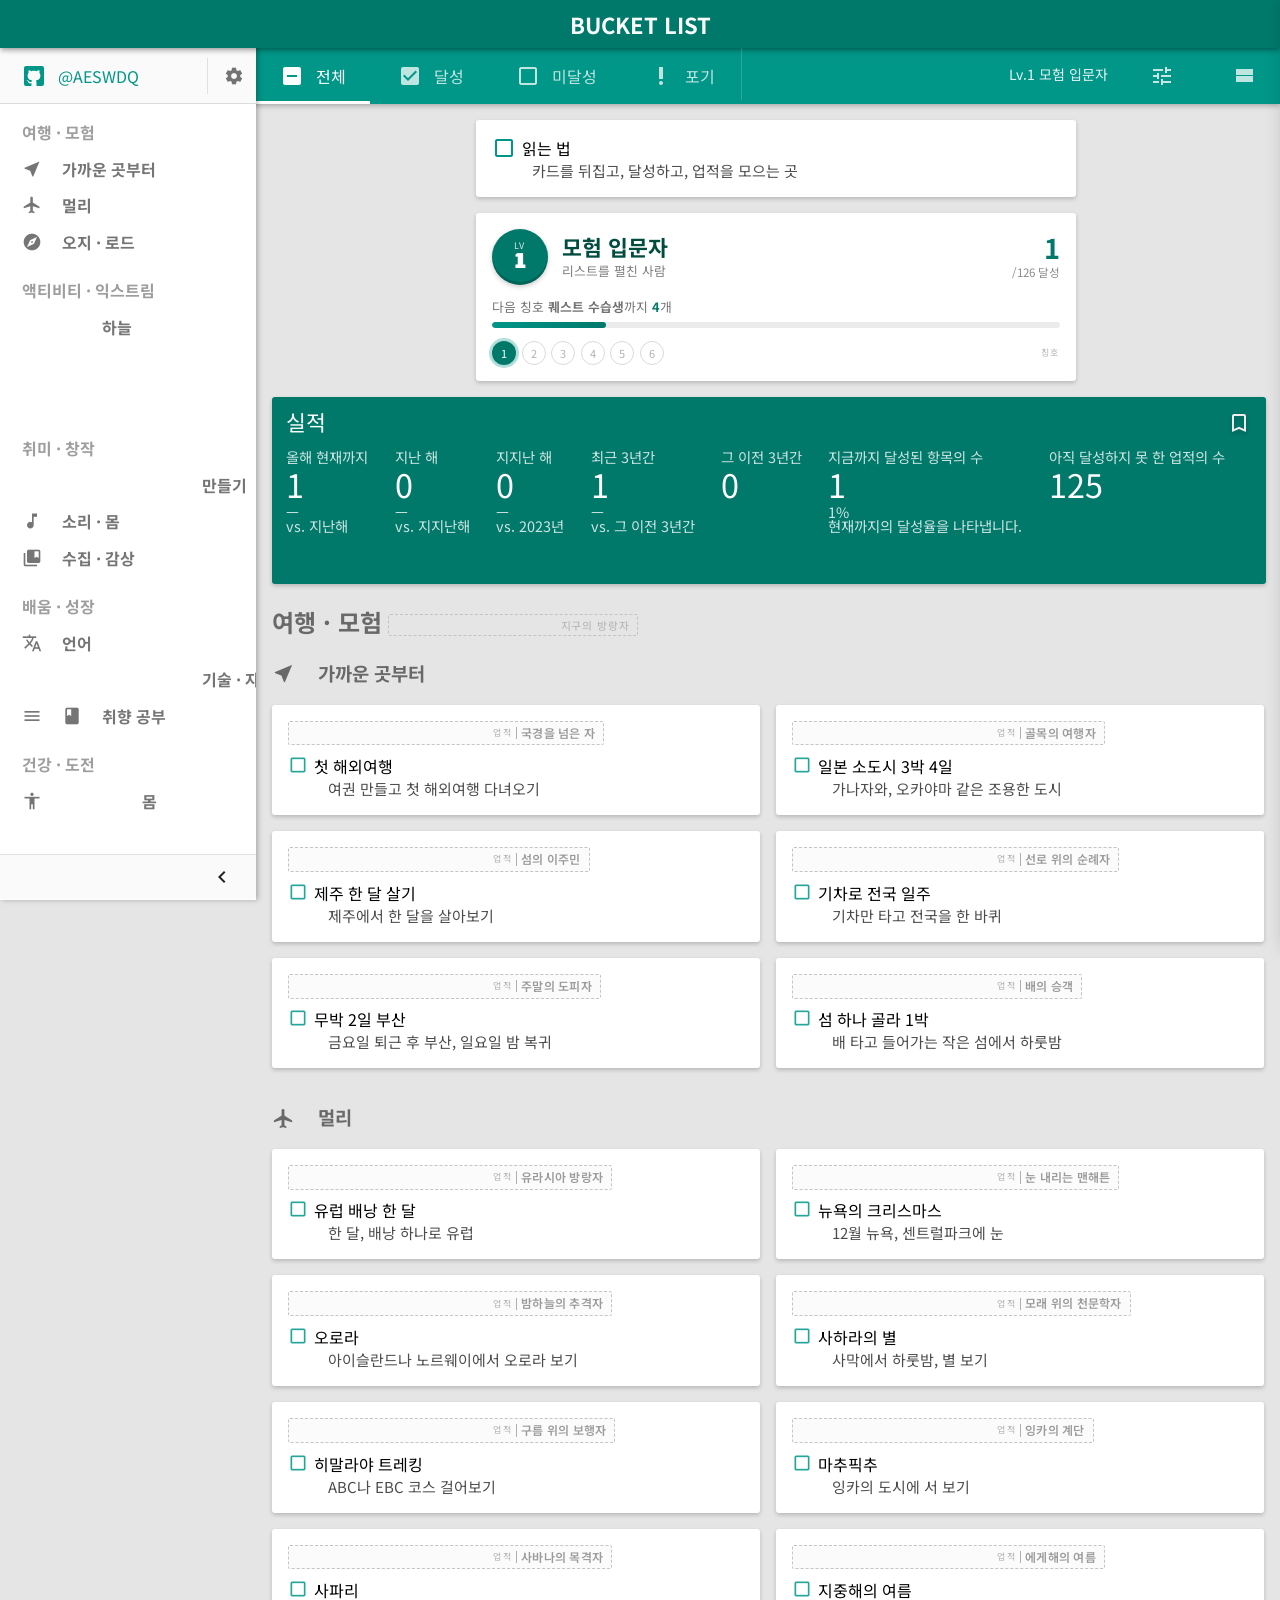
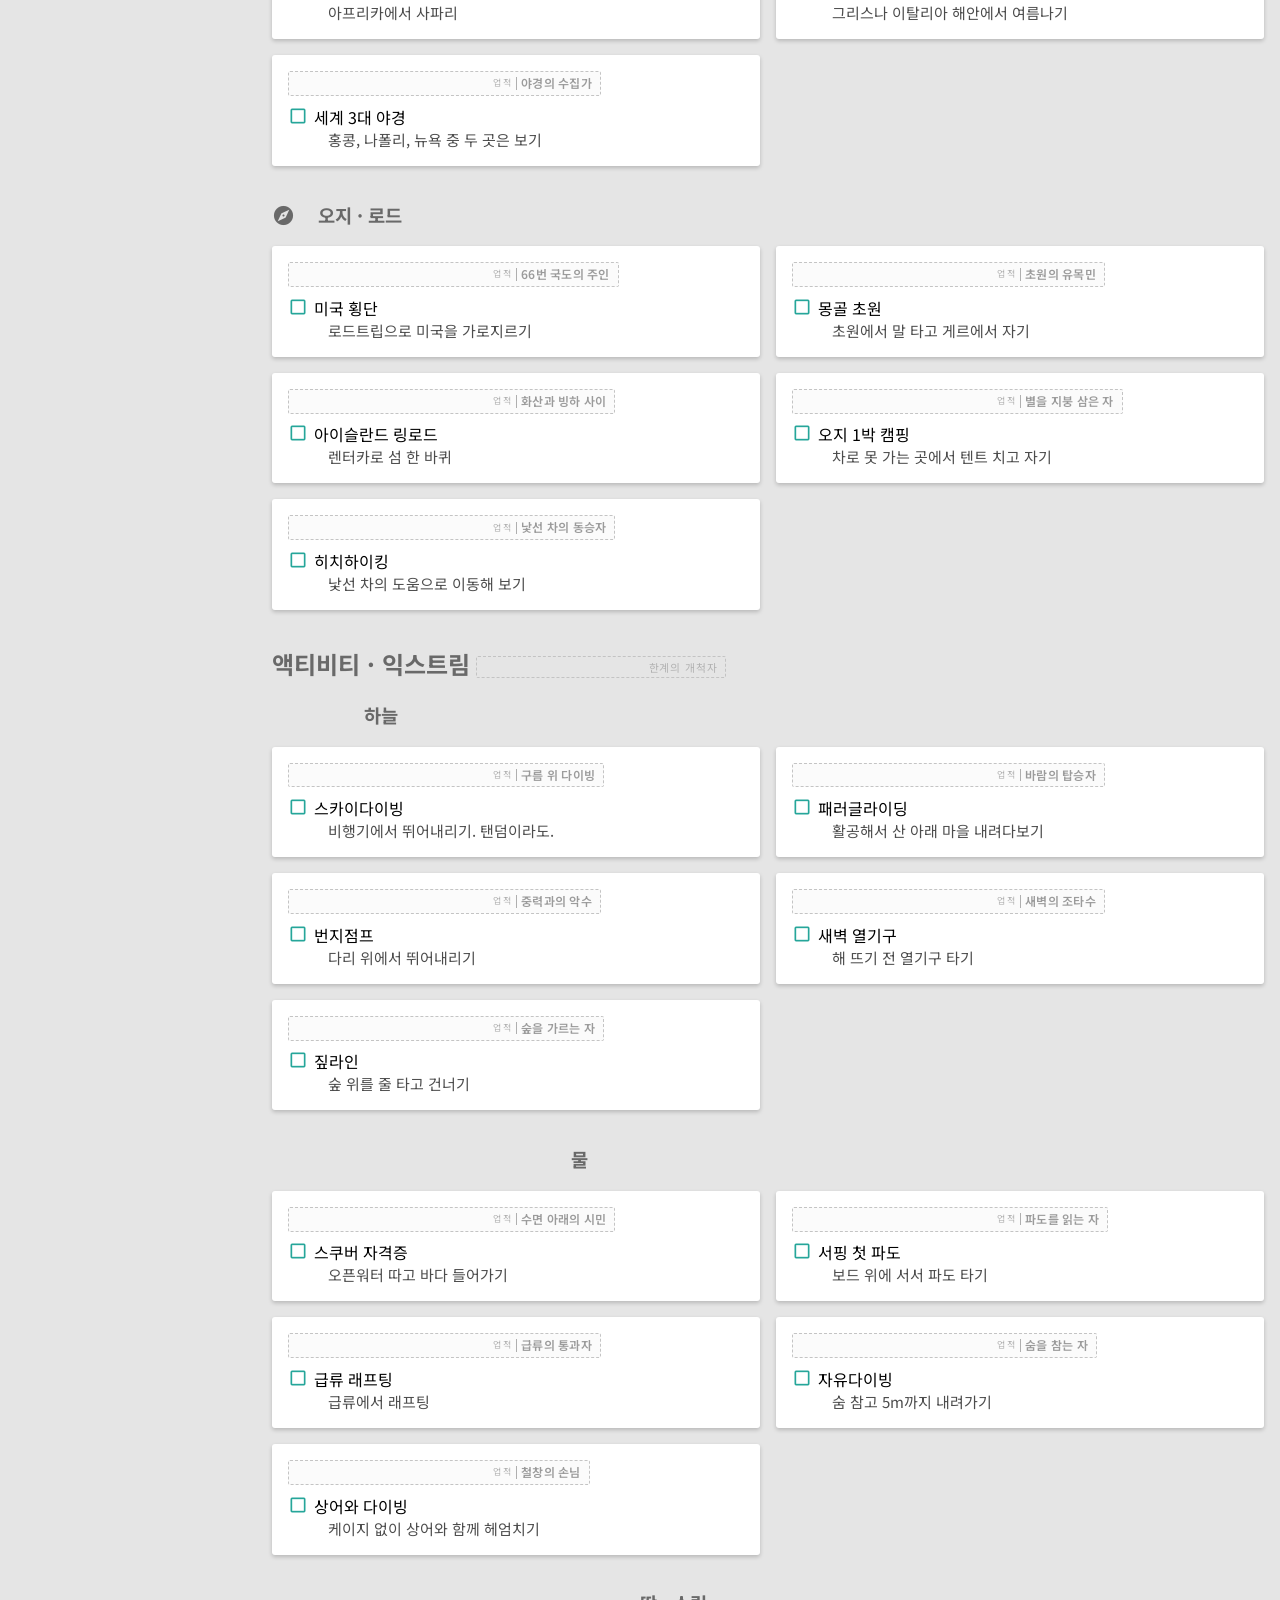
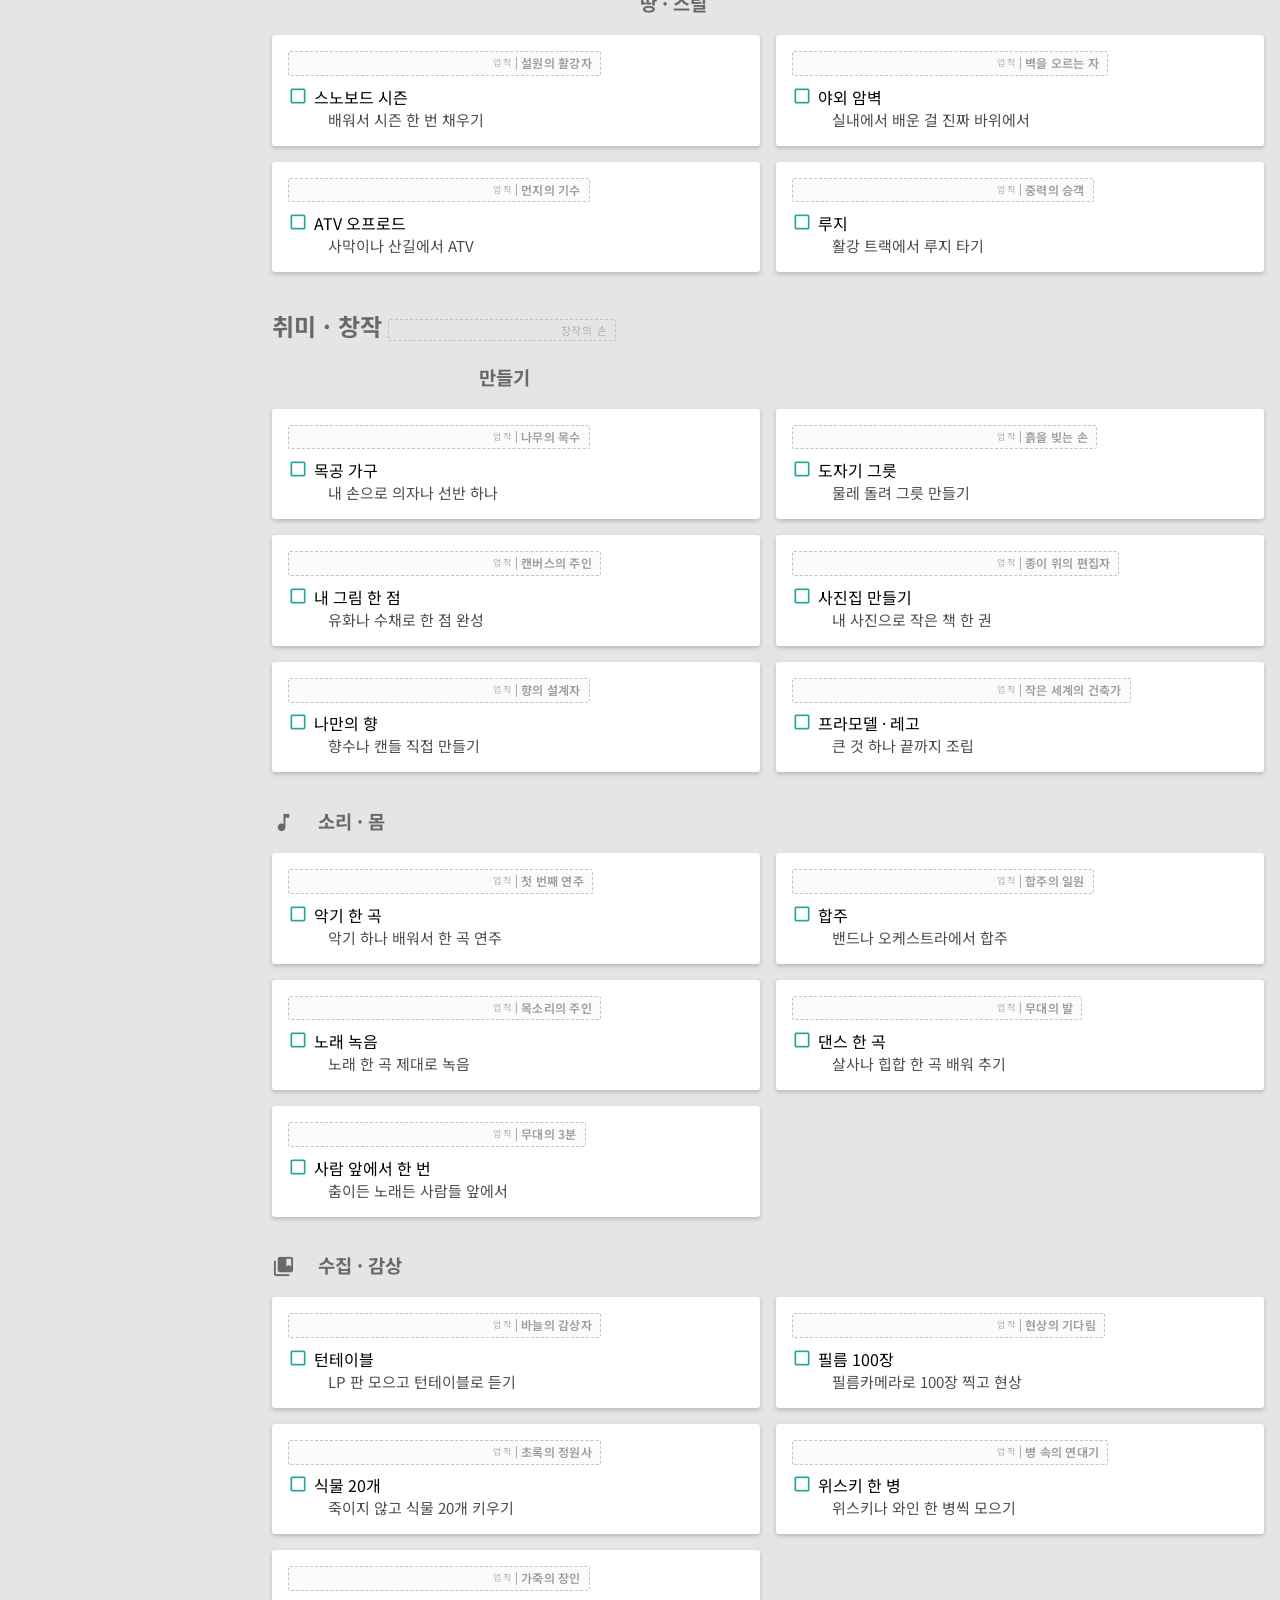
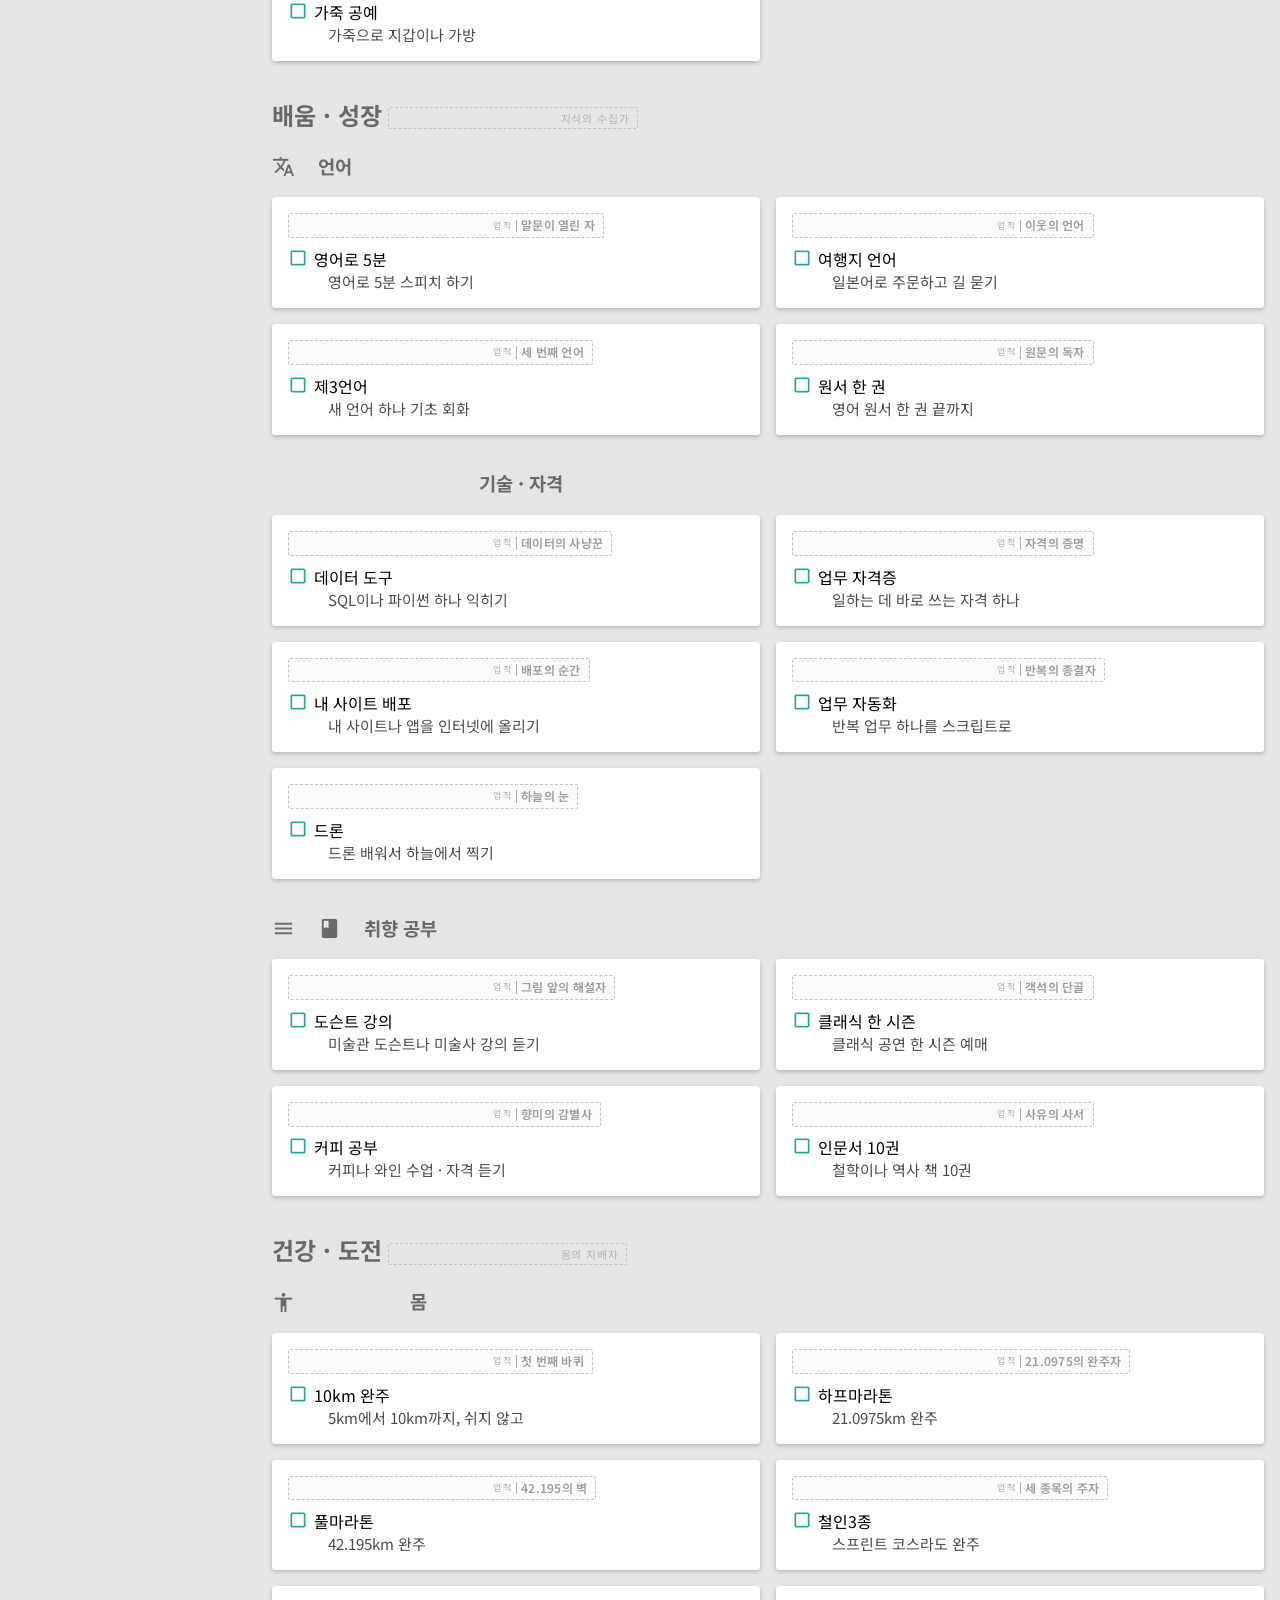
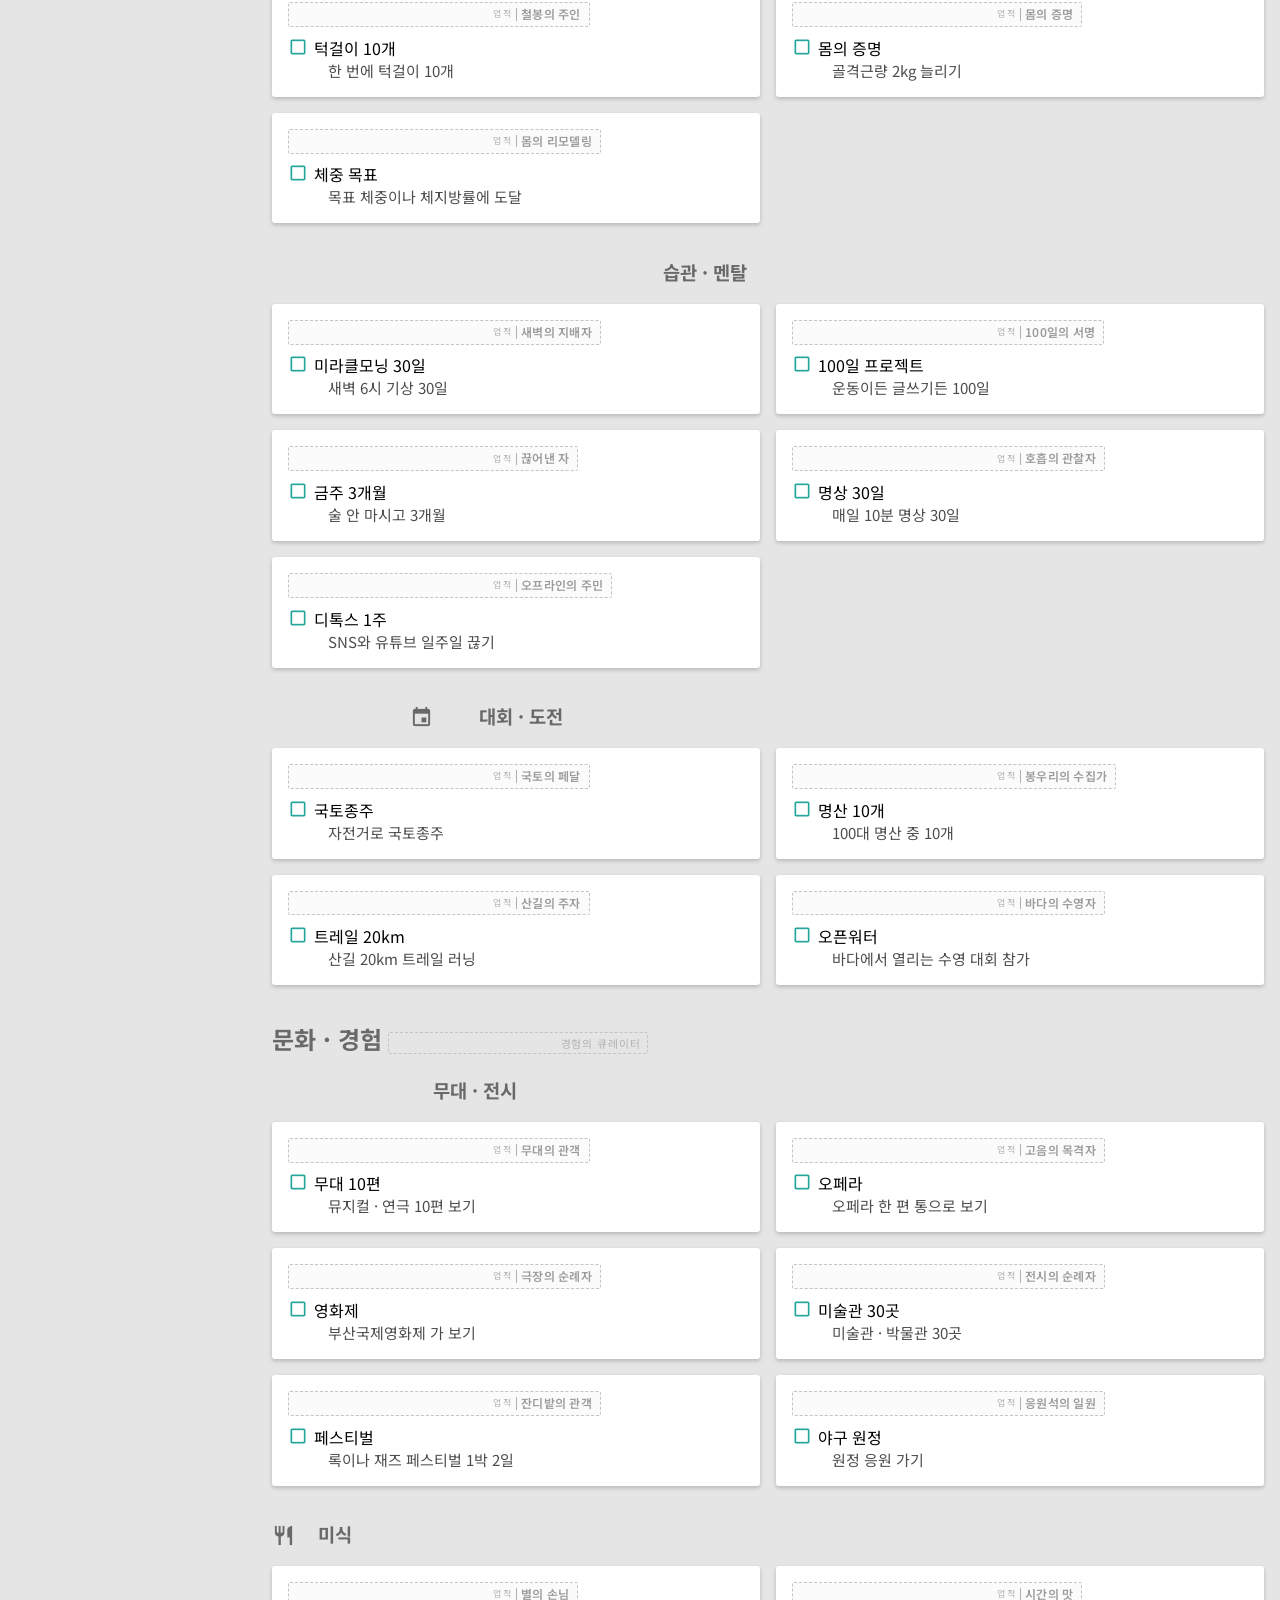
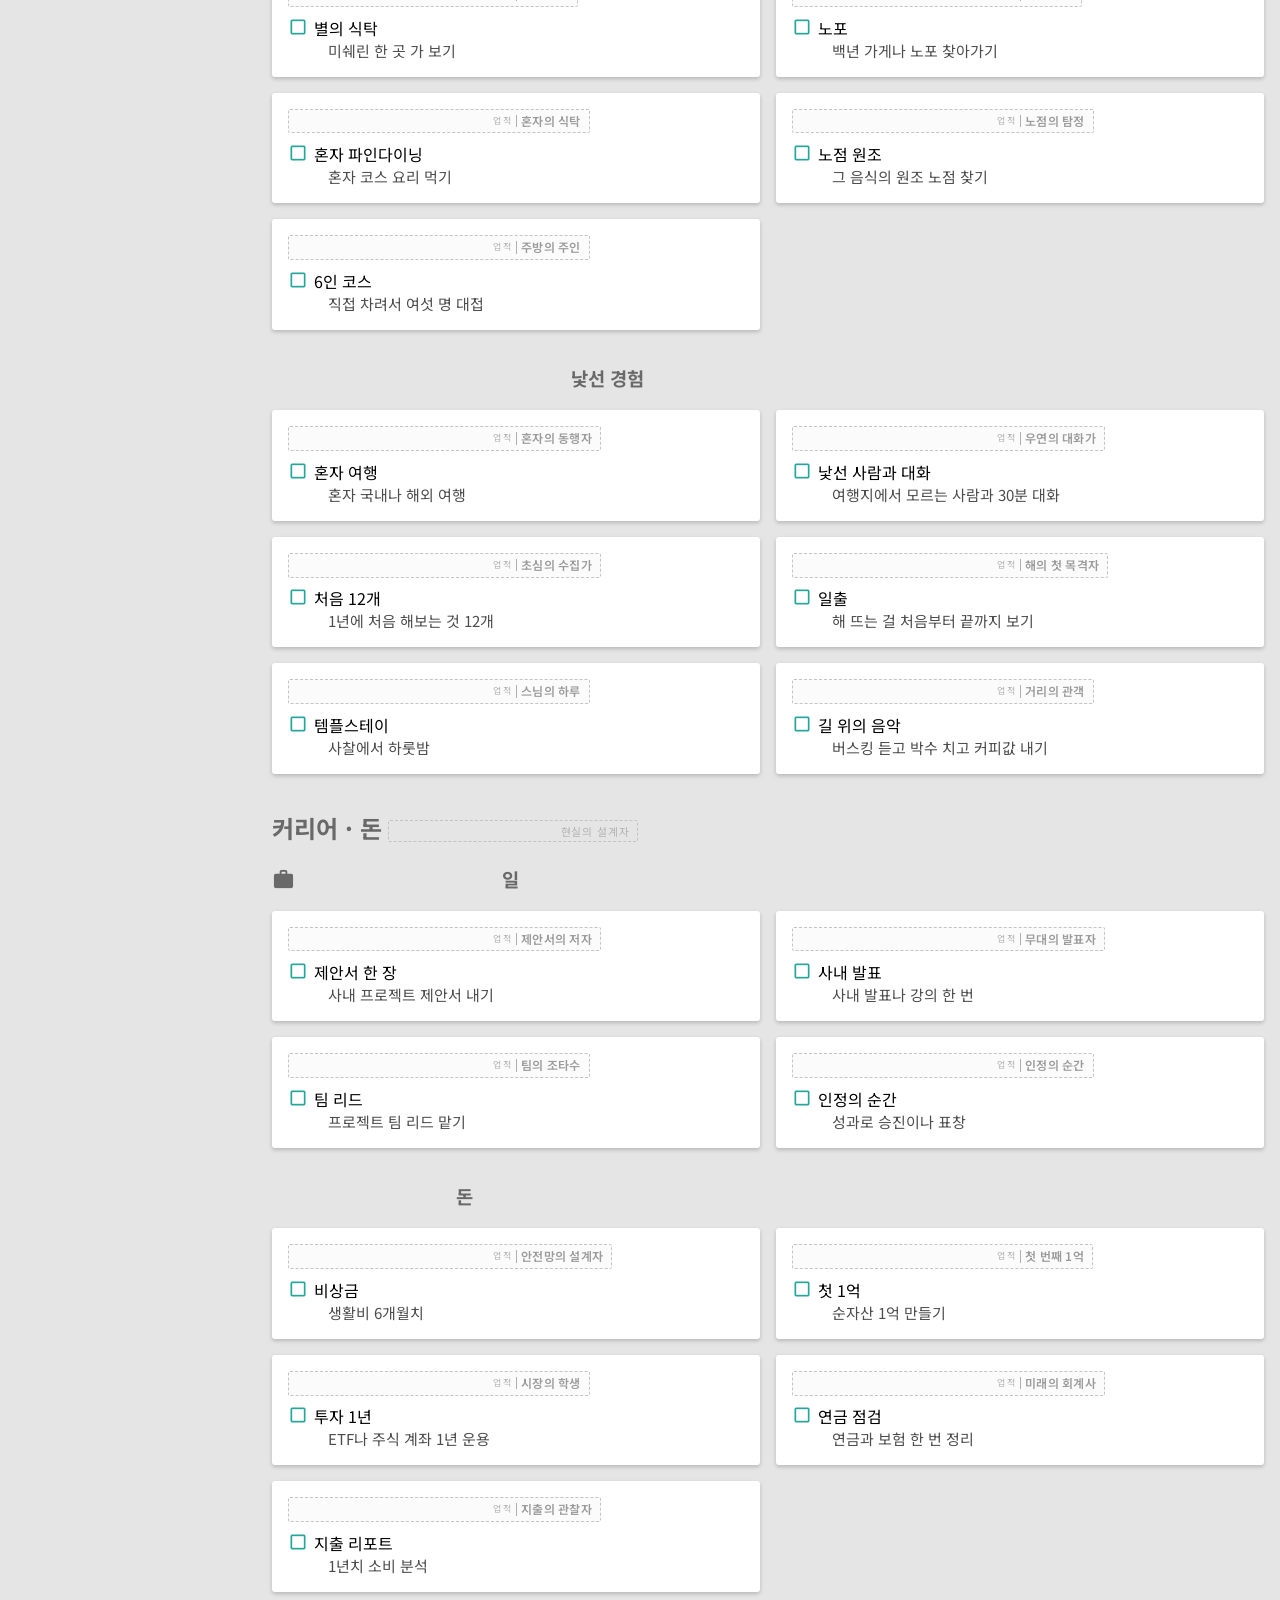
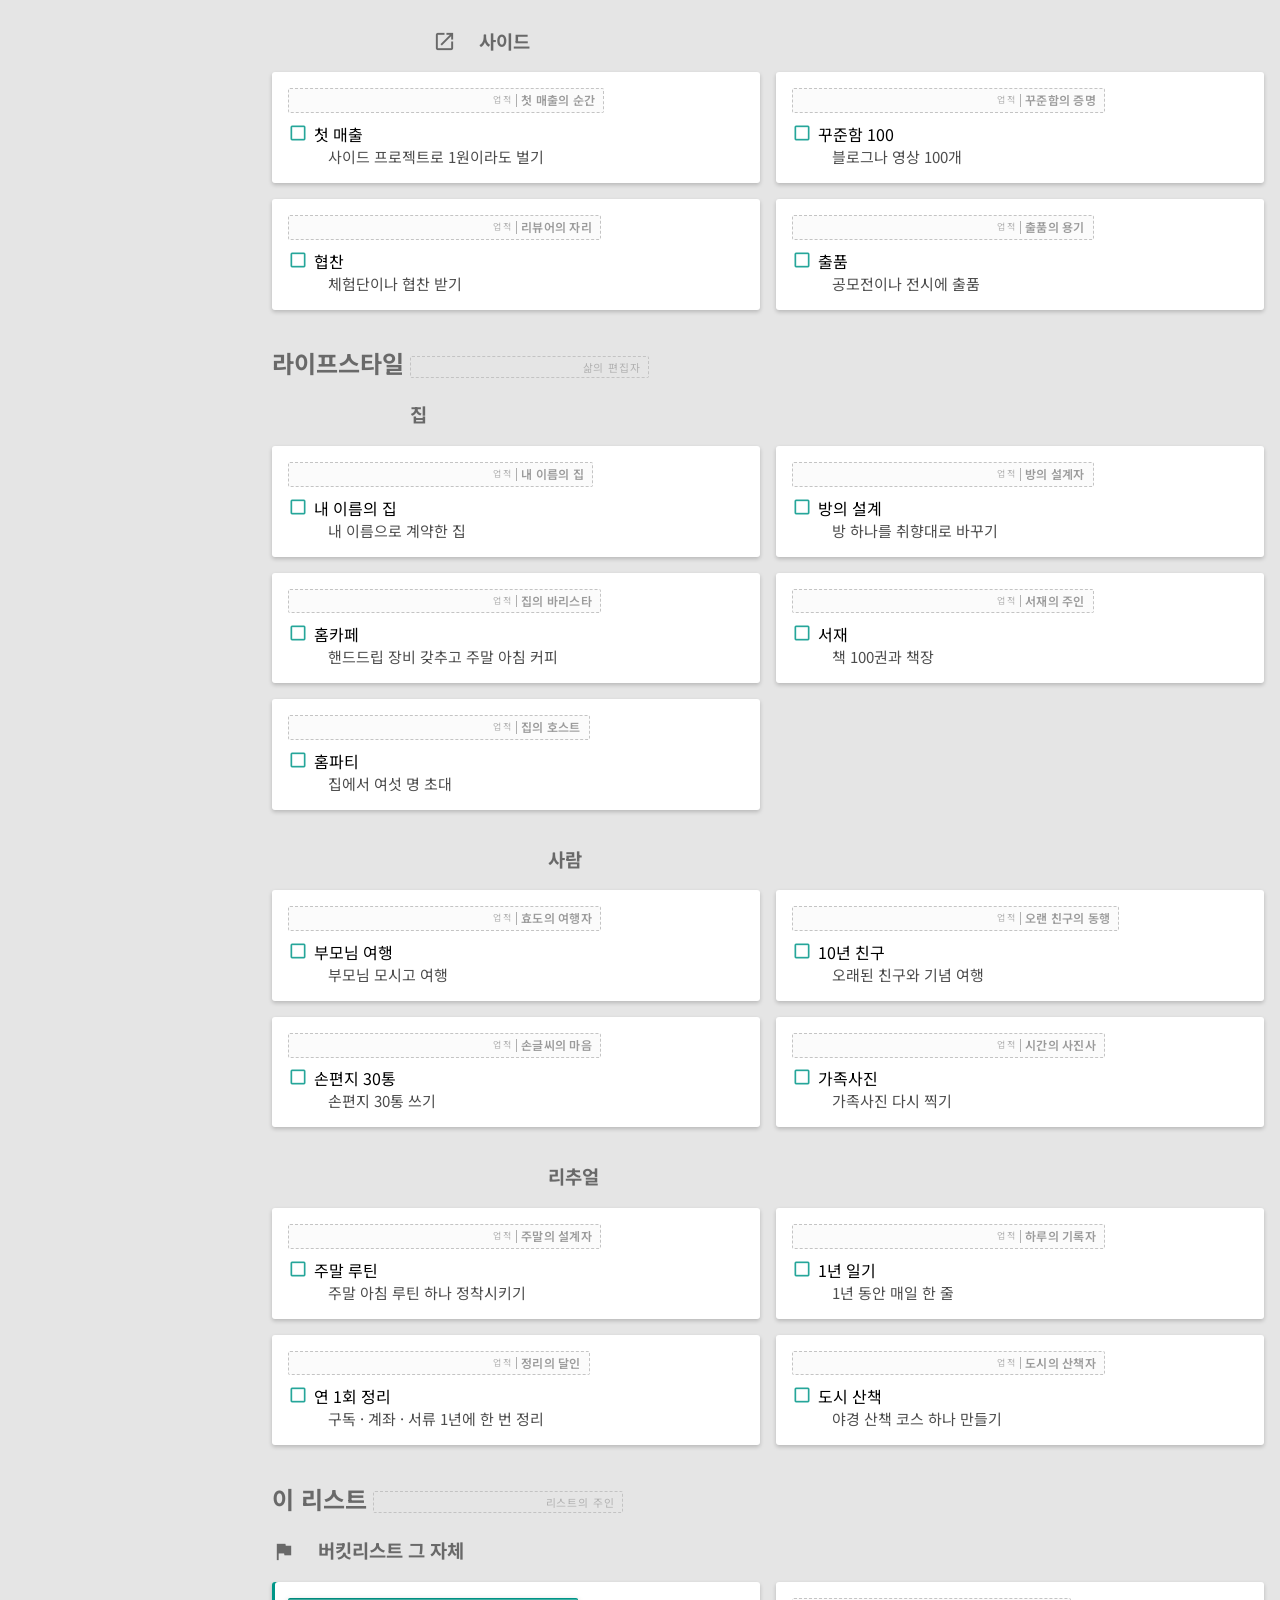
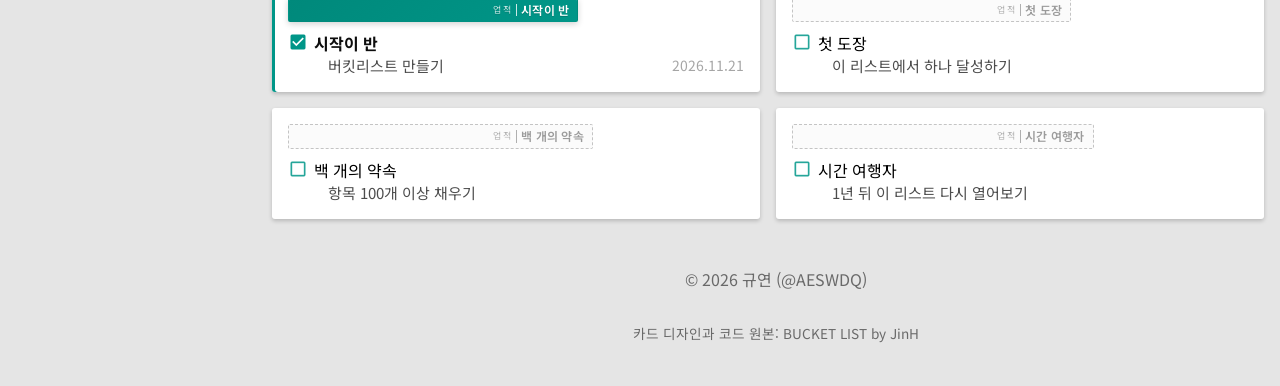
==== commit 11eee3e3: "업적 체크 아이콘 상태 반영, 안내카드 통계 제외, 모바일 상단바 정리, info 스크립트 중복 실행 수정" ====
--- a/index.html
+++ b/index.html
@@ -90,7 +90,7 @@
 
   <section id="first_class">
 
-    <div class="card">
+    <div class="card guide">
       <!-- 사용법 카드 -->
       <dl class="front" id="버킷리스트">
         <dt>읽는 법</dt>
--- a/css/style_rank.css
+++ b/css/style_rank.css
@@ -34,6 +34,10 @@
 
 .card.bitem.is_done dt .tick {
   color: var(--color-500);
+}
+
+.card.bitem.is_fail dt .tick {
+  color: #e53935;
 }
 
 .card.bitem .tt {
@@ -107,6 +111,13 @@
 }
 
 /* 카드 뒷면: 업적 한 줄 + 관리 버튼 */
+.card .back .back_title {
+  font-size: 1.02em;
+  font-weight: 700;
+  color: rgba(0, 0, 0, .86);
+  margin-bottom: .2em;
+}
+
 .card .back .ach_back {
   font-size: .8em;
   letter-spacing: .06em;
@@ -582,8 +593,9 @@
 
 @media (max-width: 700px) {
   #sub_header #rank_chip {
-    font-size: 12px;
-    padding: 16px 12px;
+    font-size: 11px;
+    padding: 15px 10px;
+    white-space: nowrap;
   }
 
   #sub_header #rank_chip .material-icons {
@@ -591,7 +603,15 @@
   }
 
   #sub_header #manage_bt {
-    padding: 16px 14px;
+    padding: 15px 12px;
+  }
+
+  #sub_header .filter_bt {
+    padding: 15px 12px;
+  }
+
+  #sub_header .rk_chip_name {
+    display: none;
   }
 
   .rk_count {
@@ -615,6 +635,10 @@
   }
 
   .rk_title {
+    color: rgba(255, 255, 255, .9);
+  }
+
+  .card .back .back_title {
     color: rgba(255, 255, 255, .9);
   }
 
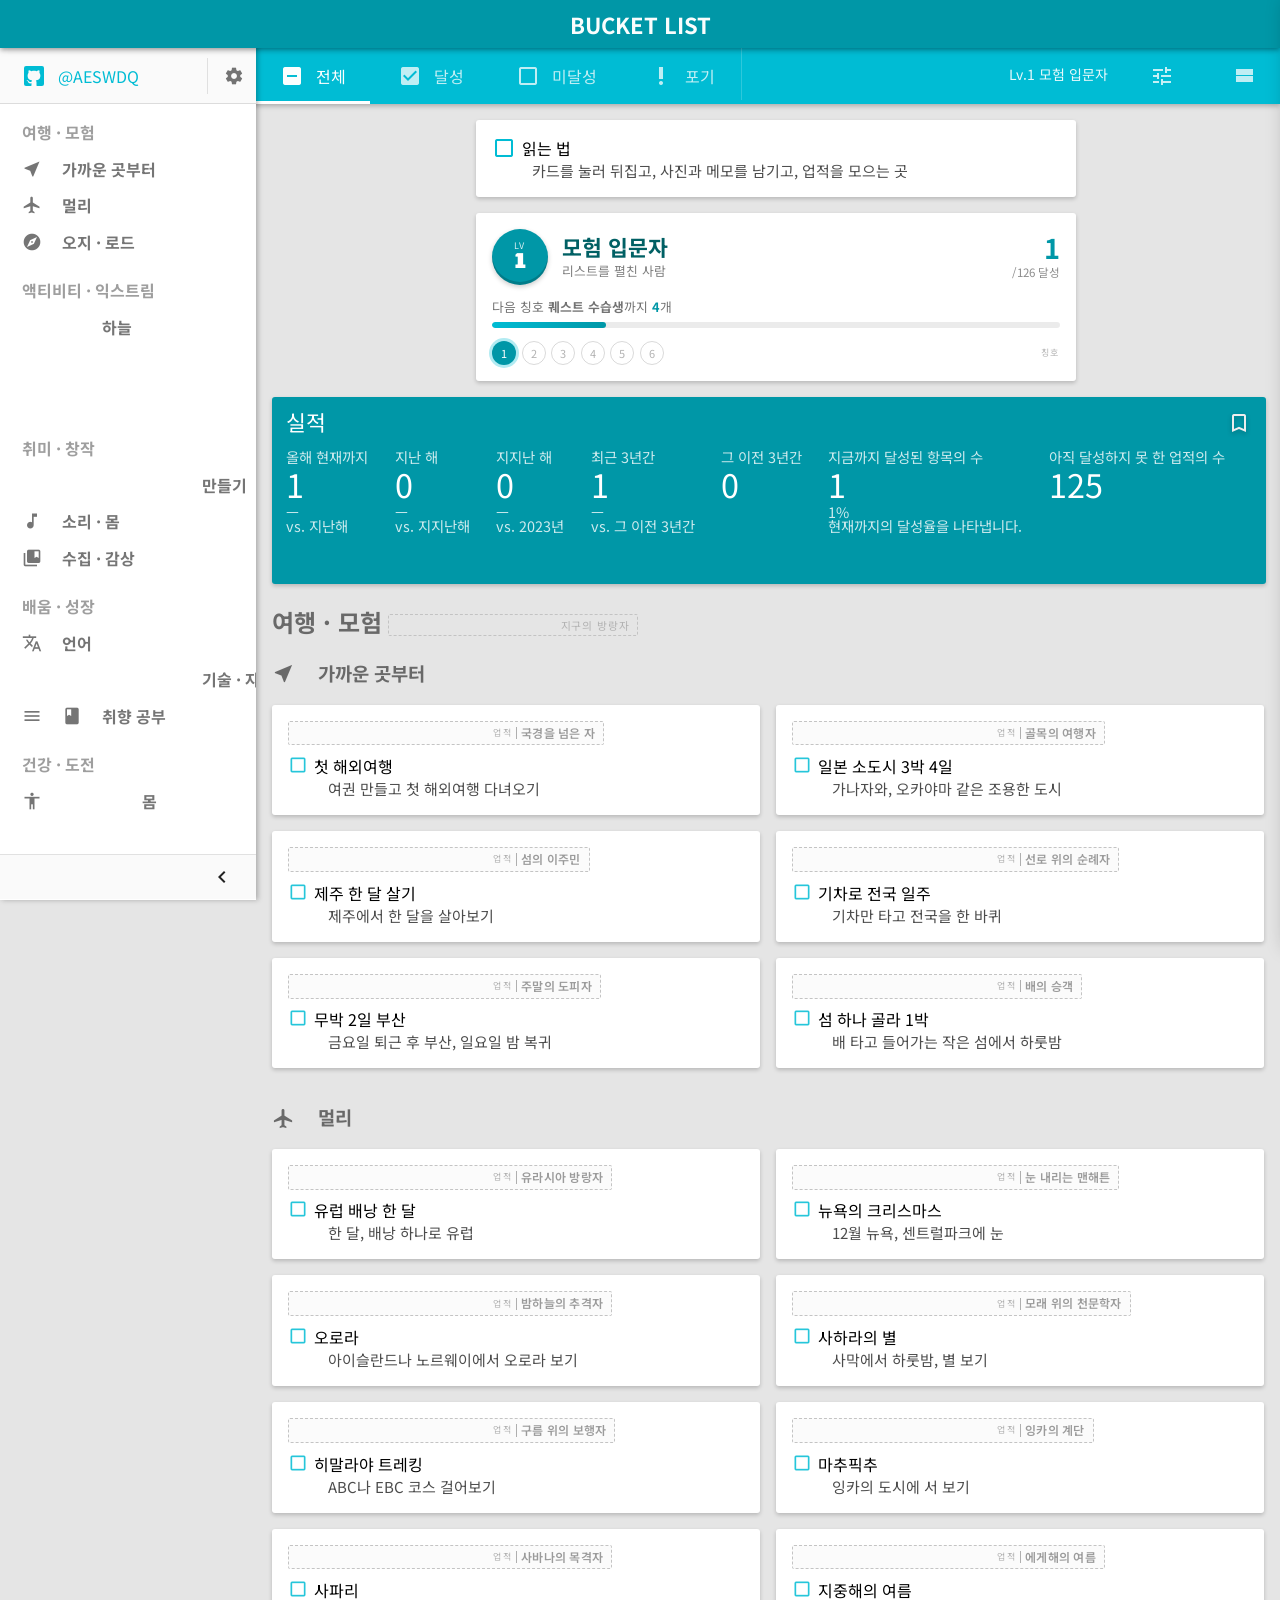
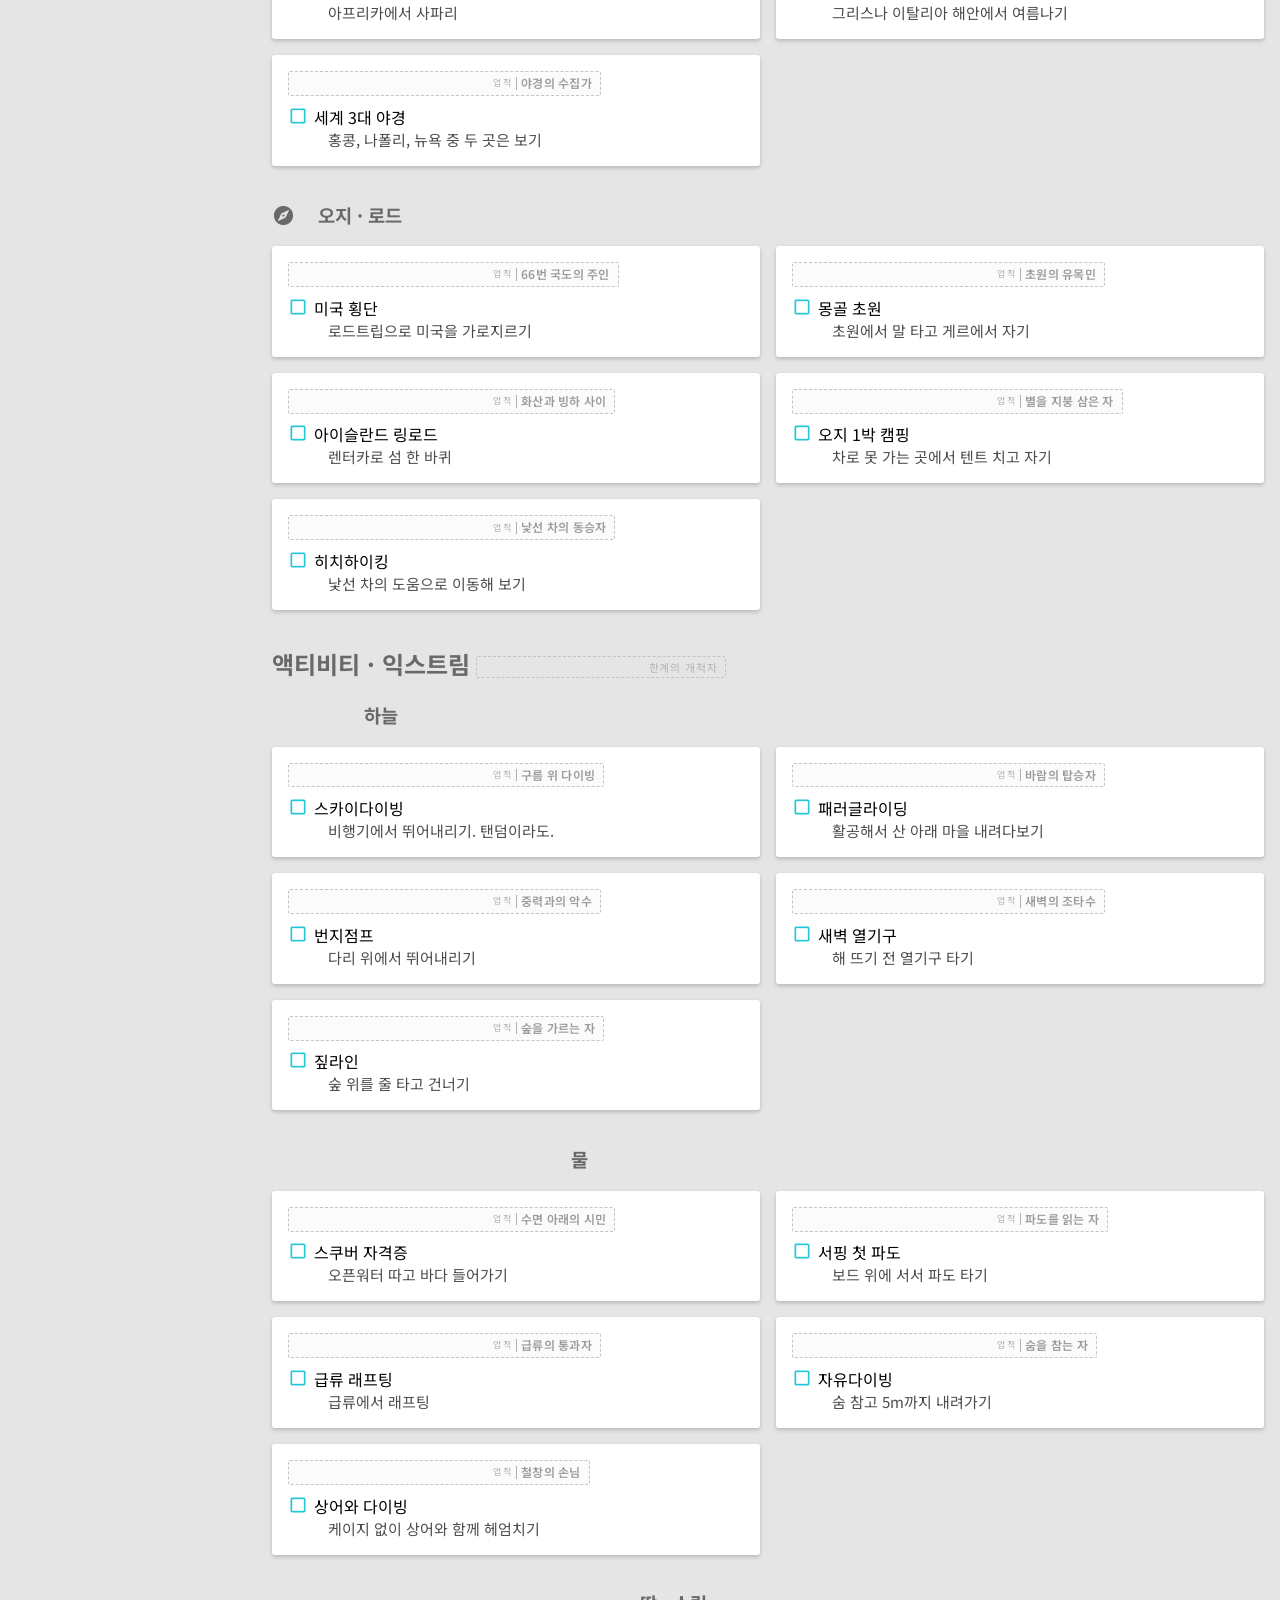
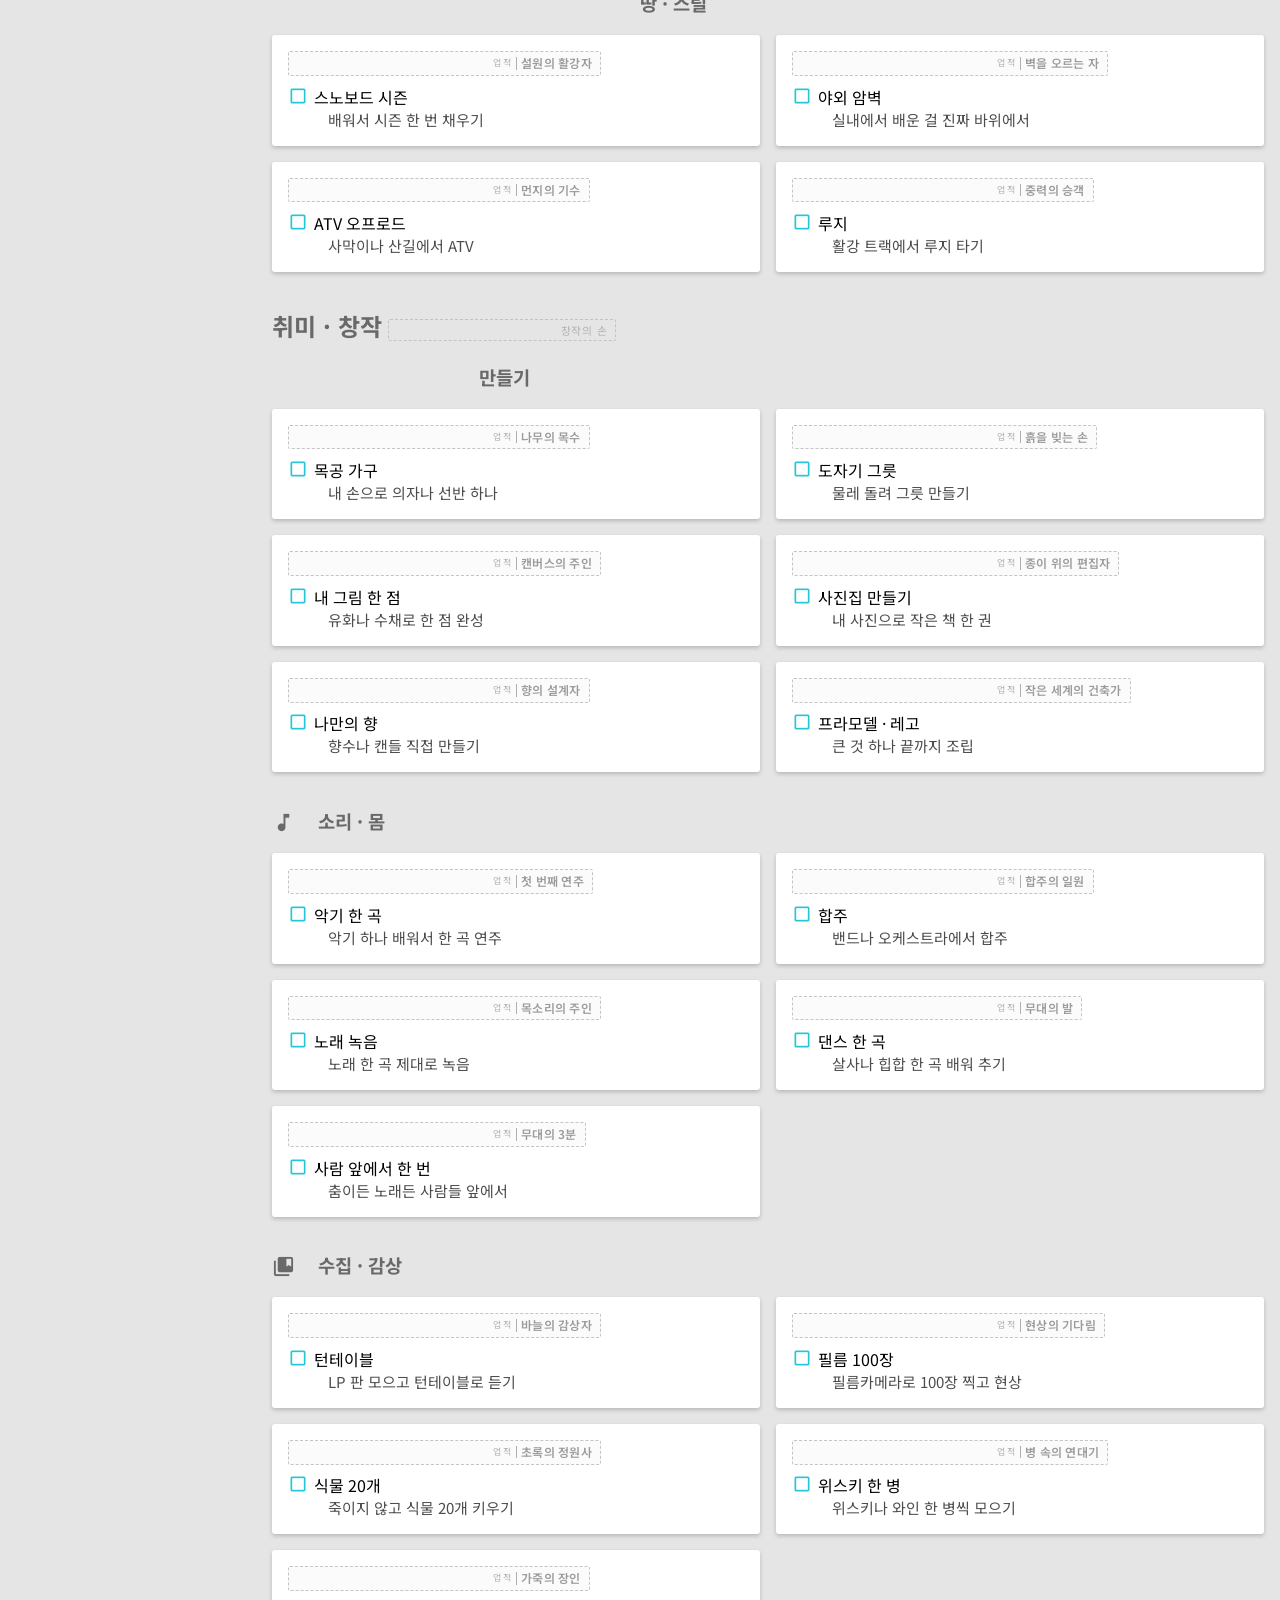
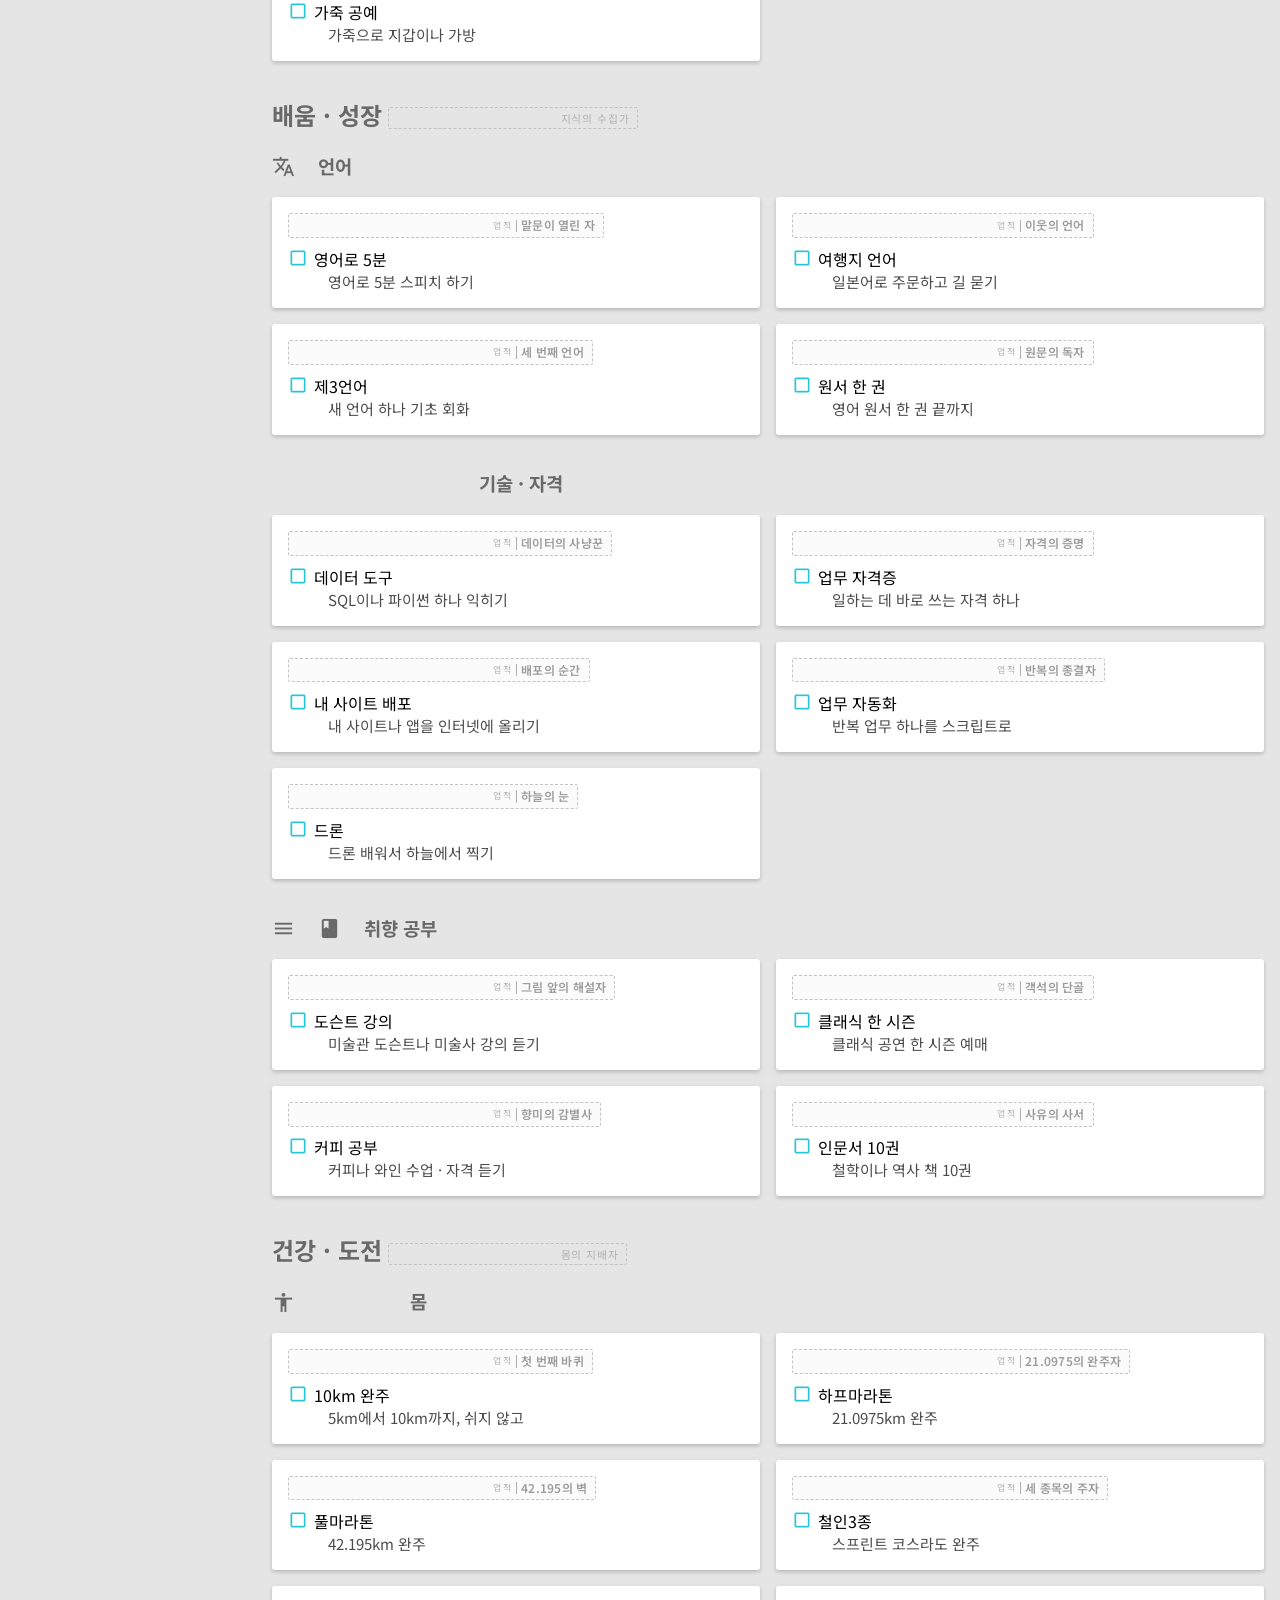
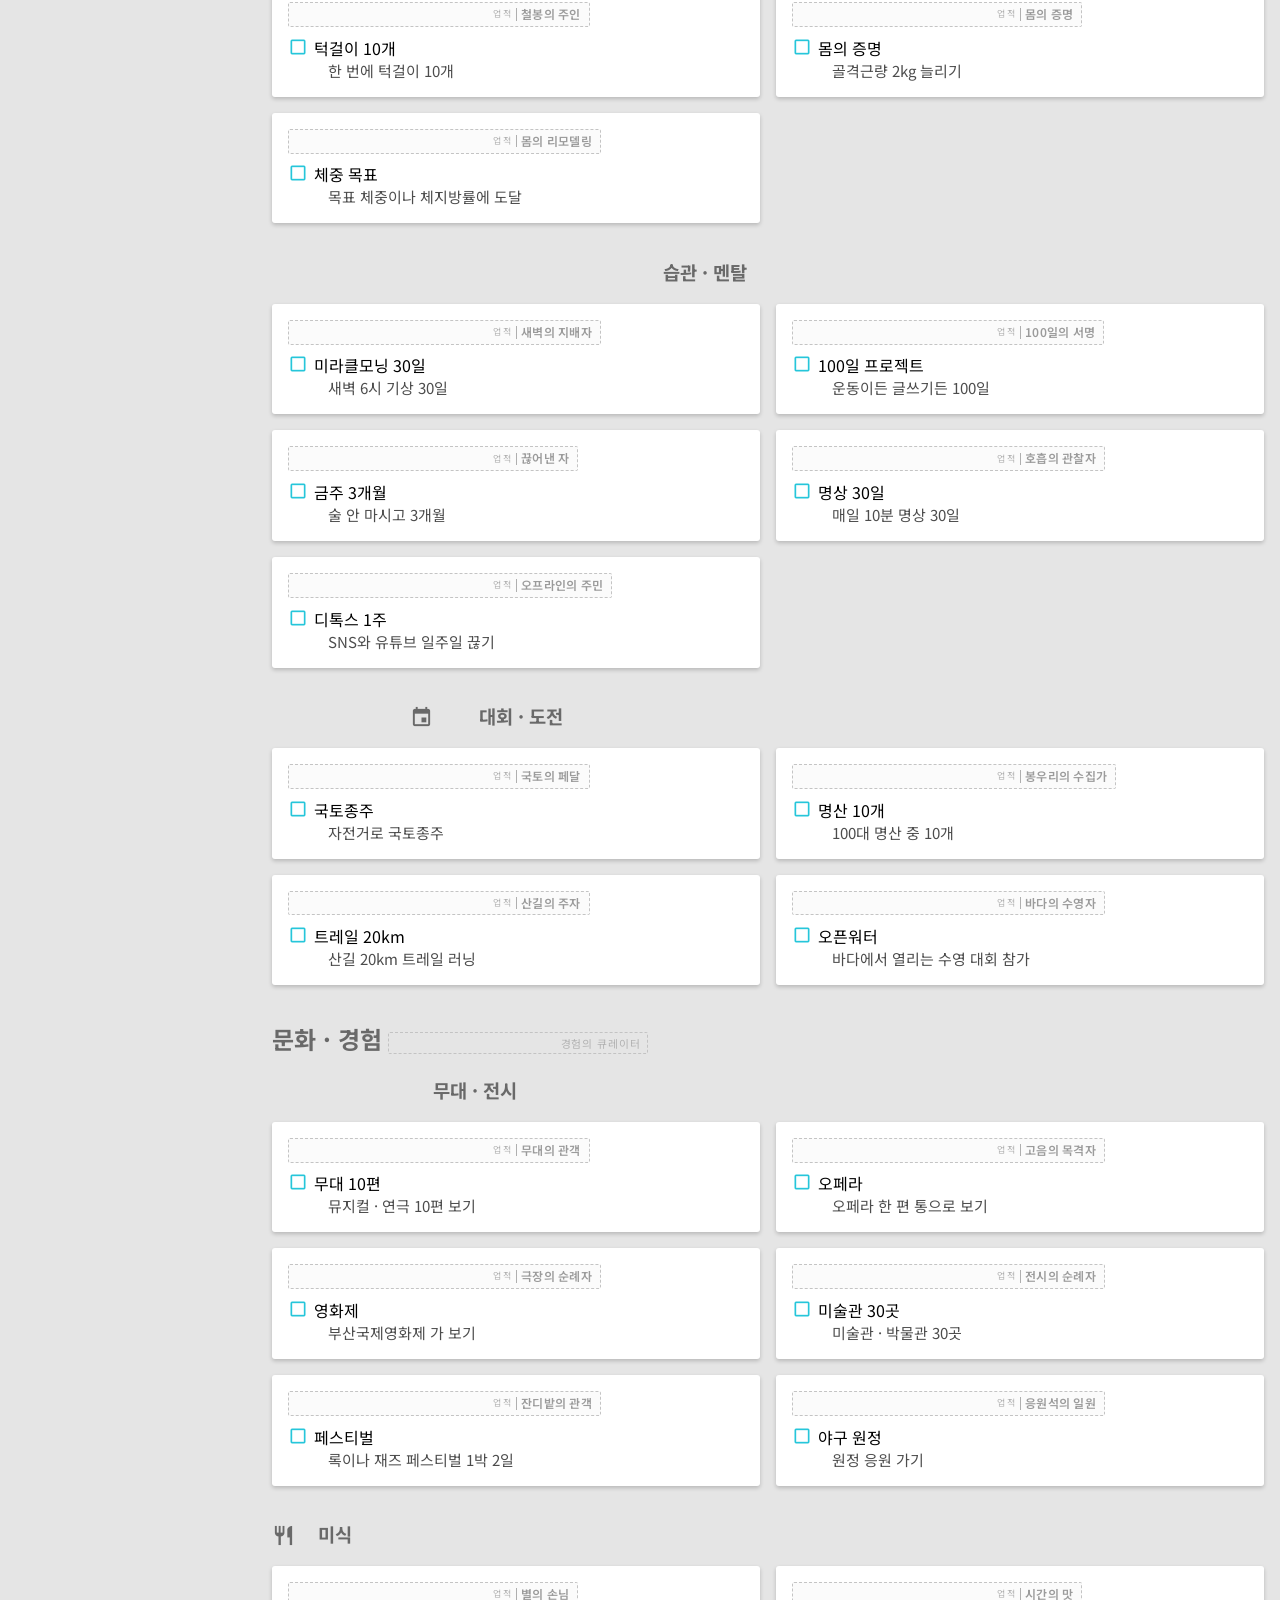
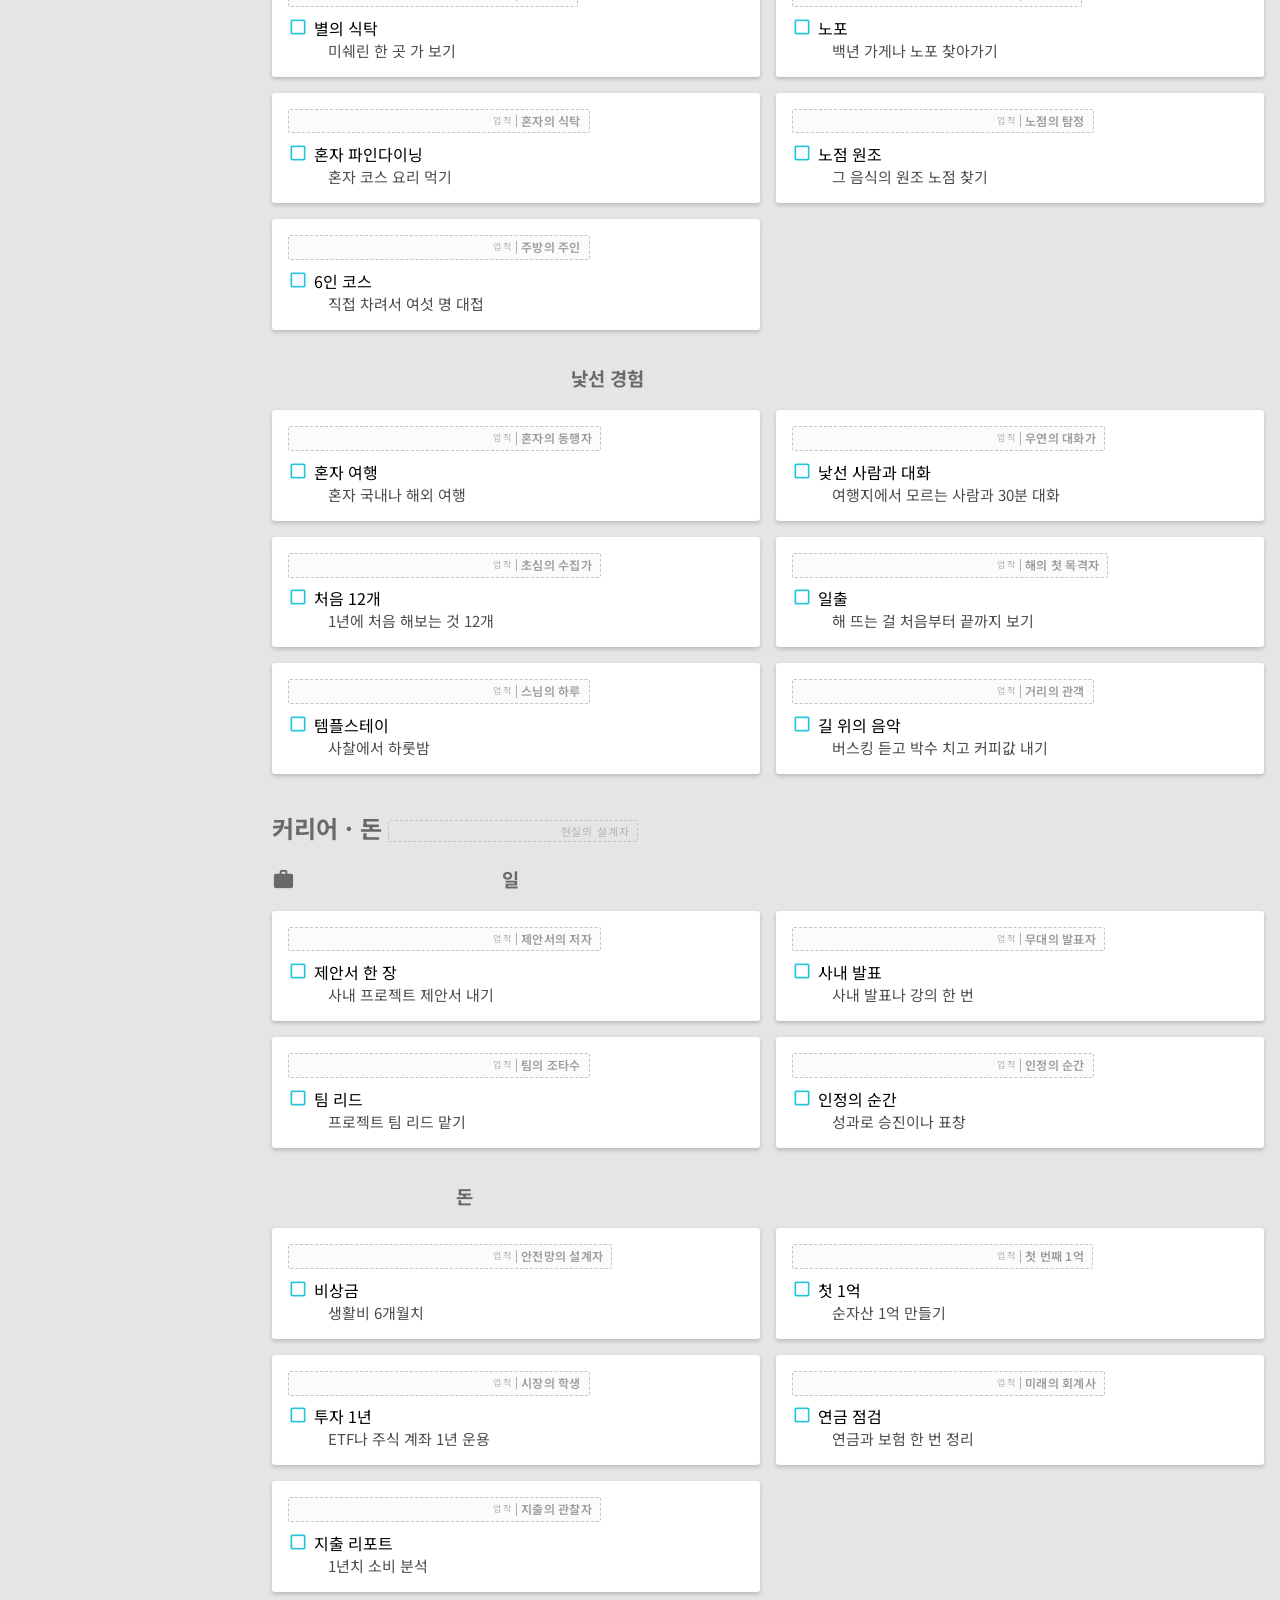
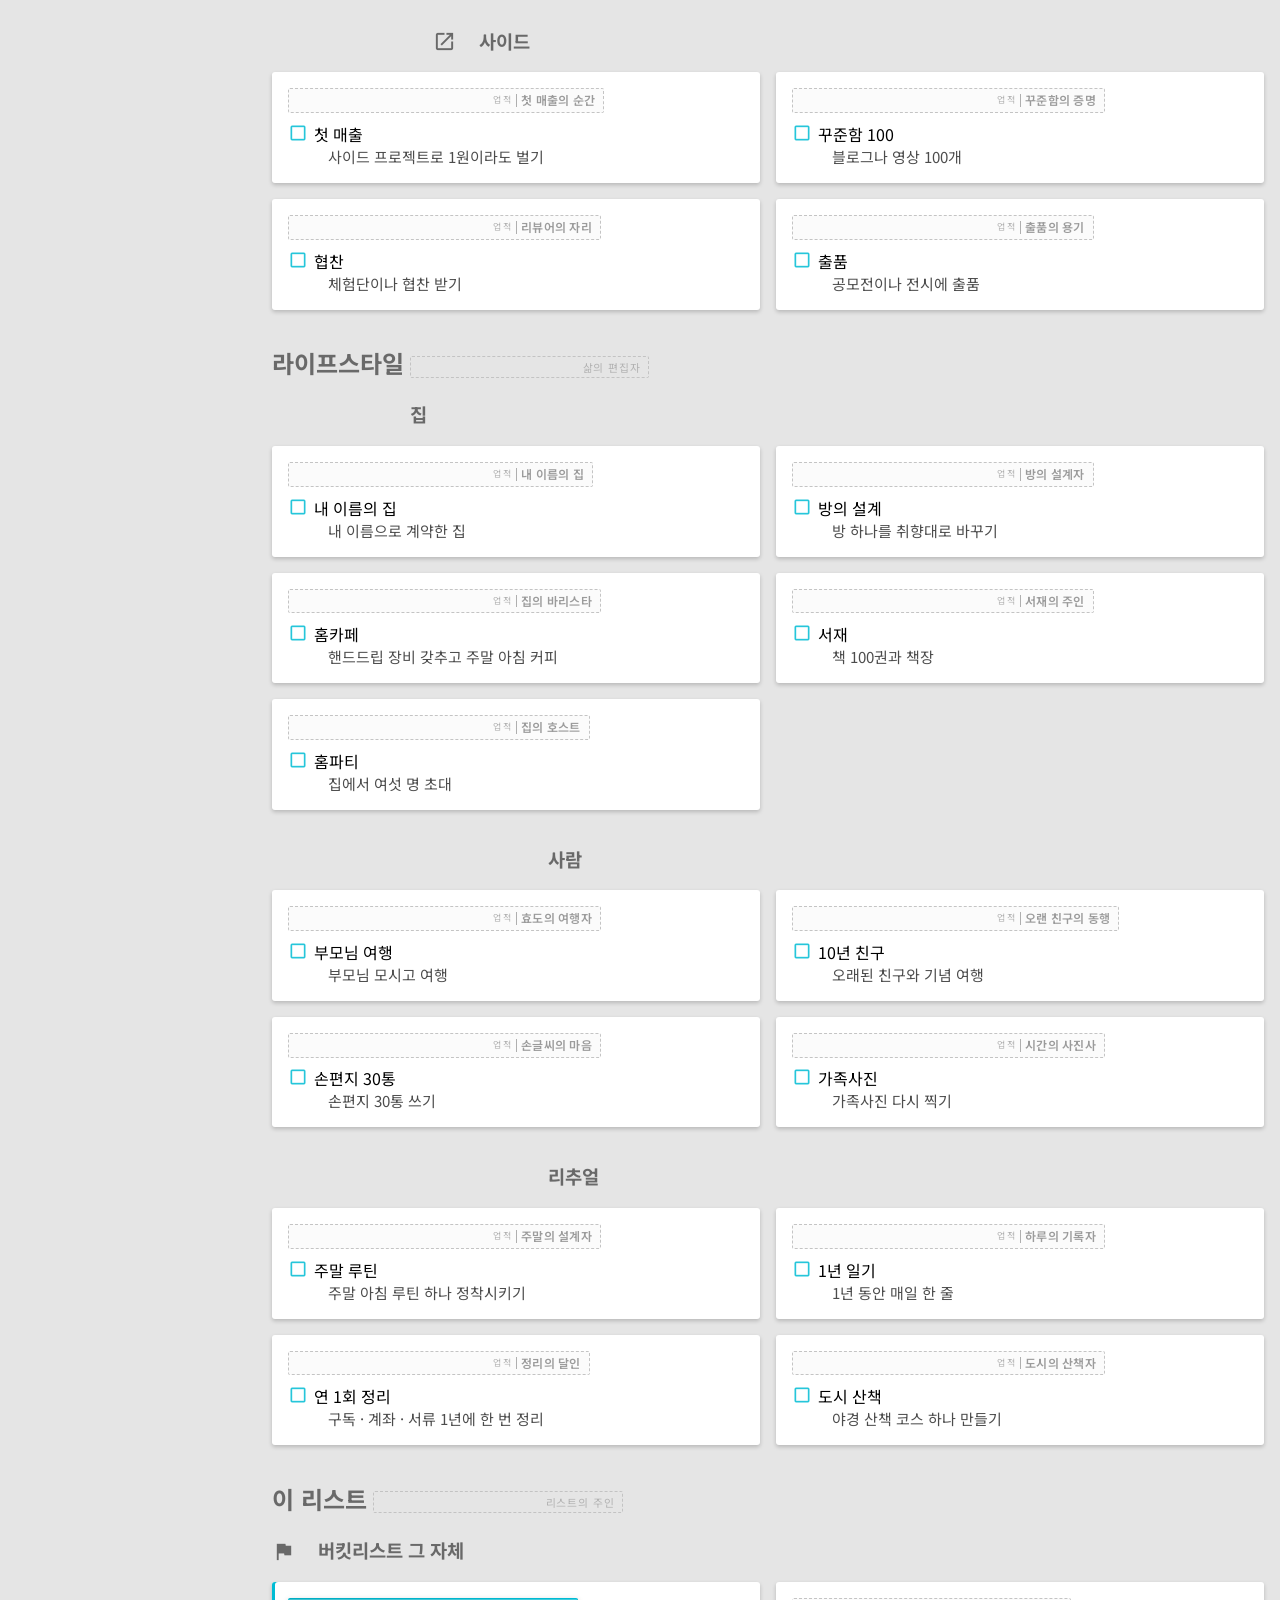
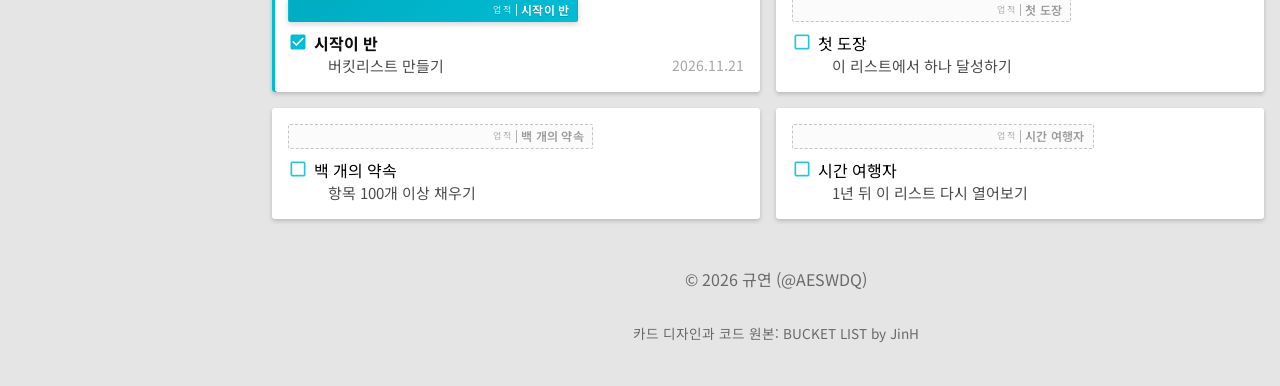
==== commit 98b0ef3f: "카드 뒤집기를 클릭으로, 뒷면에 사진·메모 추가 - 카드를 누르면 뒤집히고 다시 누르면 앞면으로 (호버 뒤집기 제거) - 뒷면: 사진 넣기/바꾸기/지우기 (IndexedDB buc" ====
--- a/index.html
+++ b/index.html
@@ -6,16 +6,18 @@
   <meta http-equiv="Content-Type" content="text/html; charset=utf-8" />
   <meta name="viewport" content="width=device-width, initial-scale=1, maximum-scale=1, user-scalable=no">
   <meta name="theme-color" content="#212121" />
-  <meta name="description" content="규연의 버킷리스트. 카드마다 업적 칭호가 붙는 플립 카드 버킷리스트." />
+  <meta name="description" content="규연의 버킷리스트. 카드를 누르면 뒤집혀 사진과 메모를 남길 수 있는 플립 카드 버킷리스트." />
   <meta property="og:title" content="규연의 버킷리스트" />
   <meta property="og:description" content="BUCKET LIST by 규연 (@AESWDQ) — 126개의 퀘스트와 업적" />
   <link rel="stylesheet" type="text/css" href="css/style.css">
   <link rel="stylesheet" type="text/css" href="css/style_rank.css">
   <link rel="stylesheet" type="text/css" href="css/style_dark.css">
+  <link rel="stylesheet" type="text/css" href="css/style_memo.css">
   <link rel="shortcut icon" href="img/favicon/favicon.ico">
   <script src="js/jquery.min.js"></script>
   <script defer src="js/sub__coloring.js"></script>
   <script defer src="data/bucket.js"></script>
+  <script defer src="js/main__memory.js"></script>
   <script defer src="js/main__app.js"></script>
   <script defer src="js/main__initialize.js"></script>
   <script defer src="js/sub__masonry.pkgd.min.js"></script>
@@ -94,10 +96,11 @@
       <!-- 사용법 카드 -->
       <dl class="front" id="버킷리스트">
         <dt>읽는 법</dt>
-        <dd>카드를 뒤집고, 달성하고, 업적을 모으는 곳<span class="date"></span></dd>
+        <dd>카드를 눌러 뒤집고, 사진과 메모를 남기고, 업적을 모으는 곳<span class="date"></span></dd>
       </dl>
       <div class="back">
-        <p>만들었다, 버킷리스트! 카드 위에 마우스를 올리면 뒤집히고, 이야기가 나옵니다.</p>
+        <p>만들었다, 버킷리스트! 이제 카드를 <b>누르면</b> 뒤집히고, 뒷면에 내 사진과 메모를 남길 수 있습니다. 뒤집힌 카드를 다시 누르면(또는 오른쪽 위 <b>×</b>) 원래대로 돌아갑니다.</p>
+        <p><b>사진</b>은 뒷면의 ‘사진 넣기’를 눌러 고릅니다. 긴 변 900px 로 줄여 이 브라우저(IndexedDB)에 저장하고, <b>메모</b>는 글자를 칠 때마다 자동으로 저장됩니다. 사진이나 메모가 있는 카드는 앞면 제목 옆에 작은 표시가 붙습니다.</p>
         <p><b>달성</b>은 카드의 네모칸이나 업적 칭호를 누르면 됩니다. 카드 뒷면에서 <b>달성 · 포기 · 삭제</b>도 고를 수 있고, 지운 항목은 오른쪽 위 <b>관리</b>에서 되살릴 수 있습니다.</p>
         <p>항목마다 업적 칭호가 하나씩 붙어 있습니다. 달성하면 회색 실루엣이 색으로 채워집니다. 위쪽 <b>Lv.</b> 배지는 달성 개수로 오르는 전체 칭호입니다.</p>
       </div>
@@ -156,7 +159,7 @@
       <button id="m_export">진행 상황 내보내기 (JSON)</button>
       <button id="m_reset_prog">진행 초기화</button>
     </div>
-    <p class="m_note">달성·삭제·추가 기록은 이 브라우저에만 저장됩니다. 기록을 옮기려면 내보내기를 쓰세요. 항목 자체를 늘리려면 data/bucket.js 를 고치면 됩니다.</p>
+    <p class="m_note">달성·삭제·추가 기록과 메모는 이 브라우저(localStorage)에, 사진은 이 브라우저의 사진 저장소(IndexedDB)에 저장됩니다. 내보내기 파일에는 메모까지 들어가고, 사진은 들어가지 않습니다. 항목 자체를 늘리려면 data/bucket.js 를 고치면 됩니다.</p>
   </dl>
 
   <div id="browser_alert">
--- a/css/style_memo.css
+++ b/css/style_memo.css
@@ -0,0 +1,454 @@
+/* 카드 뒷면: 사진 · 메모
+ *
+ * 카드를 누르면 뒤집혀 뒷면이 보입니다 (뒤집기는 css/style_card_v2.css 의 .card.flipped).
+ * 이 파일은 뒷면 안쪽 배치와 사진·메모 입력칸, 앞면의 작은 표시만 담당합니다.
+ */
+
+/* ---------- 앞면: 사진·메모가 있는 카드 표시 ---------- */
+
+/* 뒤집히는 속도는 클릭에 어울리게 조금 빠르게 (원본은 .75s). */
+.card .front,
+.card .back {
+  transition: transform .6s cubic-bezier(.25, .8, .3, 1), box-shadow .45s, background-color .45s;
+}
+
+.card.bitem .front {
+  position: relative;
+}
+
+.card.bitem dt .tt {
+  flex: 1 1 auto;
+  min-width: 0;
+}
+
+.card.bitem .marks {
+  display: inline-flex;
+  align-items: center;
+  gap: 1px;
+  flex: 0 0 auto;
+  align-self: center;
+  margin-left: auto;
+  color: var(--color-500);
+}
+
+.card.bitem .marks .material-icons {
+  display: none;
+  font-size: 15px;
+  margin: 0;
+  opacity: .85;
+}
+
+.card.bitem.has_photo .marks .m_photo,
+.card.bitem.has_memo .marks .m_memo {
+  display: inline-block;
+}
+
+.card.bitem {
+  cursor: pointer;
+}
+
+/* ---------- 뒷면 배치 ---------- */
+
+.card.bitem .back {
+  cursor: pointer;
+}
+
+.card.bitem .back>.bin {
+  display: flex;
+  flex-direction: column;
+  gap: .7em;
+  padding: 1em;
+  text-align: left;
+  box-sizing: border-box;
+}
+
+.card.bitem .back>.bin *,
+.card.bitem .back>.bin *:before,
+.card.bitem .back>.bin *:after {
+  box-sizing: border-box;
+  max-width: 100%;
+}
+
+.card.bitem .back .b_head {
+  display: flex;
+  align-items: flex-start;
+  gap: .5em;
+}
+
+.card.bitem .back .back_title {
+  flex: 1 1 auto;
+  min-width: 0;
+  margin: 0;
+  line-height: 1.35;
+  word-break: keep-all;
+}
+
+.b_head .b_flip {
+  flex: 0 0 auto;
+  display: inline-flex;
+  align-items: center;
+  justify-content: center;
+  width: 1.7em;
+  height: 1.7em;
+  margin: -.2em -.2em 0 auto;
+  border-radius: 50%;
+  color: rgba(0, 0, 0, .38);
+  cursor: pointer;
+  transition: .2s;
+}
+
+.b_head .b_flip .material-icons {
+  font-size: 18px;
+  margin: 0;
+}
+
+.b_head .b_flip:hover {
+  background: rgba(0, 0, 0, .06);
+  color: rgba(0, 0, 0, .75);
+}
+
+.card.bitem .back .ach_back {
+  margin: 0;
+}
+
+.card.bitem .back .b_desc {
+  margin: 0;
+  font-size: .92em;
+  line-height: 1.55;
+  color: rgba(0, 0, 0, .62);
+}
+
+/* ---------- 사진 ---------- */
+
+.card.bitem .shot {
+  position: relative;
+  border: 1px dashed rgba(0, 0, 0, .14);
+  border-radius: 3px;
+  background: rgba(0, 0, 0, .025);
+  overflow: hidden;
+}
+
+.card.bitem .shot.has {
+  border-style: solid;
+  border-color: transparent;
+  background: #111;
+}
+
+.card.bitem .shot .shot_img {
+  display: none;
+  width: 100%;
+  max-height: 300px;
+  object-fit: cover;
+  opacity: 1 !important;
+  cursor: zoom-in;
+}
+
+.card.bitem .shot.has .shot_img {
+  display: block;
+}
+
+.card.bitem .shot .shot_empty {
+  display: flex;
+  flex-direction: column;
+  align-items: center;
+  gap: .1em;
+  padding: 1.15em .8em;
+  color: rgba(0, 0, 0, .4);
+  text-align: center;
+  cursor: pointer;
+  transition: background .2s, color .2s;
+}
+
+.card.bitem .shot .shot_empty:hover {
+  background: rgba(0, 0, 0, .03);
+  color: rgba(0, 0, 0, .62);
+}
+
+.card.bitem .shot .shot_empty .material-icons {
+  font-size: 26px;
+  margin: 0 0 .1em;
+  opacity: .8;
+}
+
+.card.bitem .shot .shot_empty span {
+  font-size: .86em;
+  font-weight: 600;
+}
+
+.card.bitem .shot .shot_empty small {
+  font-size: .72em;
+  opacity: .8;
+}
+
+.card.bitem .shot.has .shot_empty {
+  display: none;
+}
+
+.card.bitem .shot .shot_del,
+.card.bitem .shot .shot_edit {
+  display: none;
+  position: absolute;
+  border: none;
+  background: rgba(0, 0, 0, .55);
+  color: #fff;
+  font: inherit;
+  cursor: pointer;
+  -webkit-backdrop-filter: blur(3px);
+  backdrop-filter: blur(3px);
+  transition: background .2s;
+}
+
+.card.bitem .shot .shot_del {
+  top: .45em;
+  right: .45em;
+  align-items: center;
+  justify-content: center;
+  width: 2em;
+  height: 2em;
+  border-radius: 50%;
+  padding: 0;
+}
+
+.card.bitem .shot .shot_del .material-icons {
+  font-size: 16px;
+  margin: 0;
+}
+
+.card.bitem .shot .shot_edit {
+  right: .45em;
+  bottom: .45em;
+  align-items: center;
+  padding: .3em .65em;
+  border-radius: 2px;
+  font-size: .76em;
+}
+
+.card.bitem .shot.has .shot_del,
+.card.bitem .shot.has .shot_edit {
+  display: inline-flex;
+}
+
+.card.bitem .shot .shot_del:hover,
+.card.bitem .shot .shot_edit:hover {
+  background: rgba(0, 0, 0, .8);
+}
+
+.card.bitem .shot .shot_busy {
+  display: none;
+  position: absolute;
+  top: 0;
+  right: 0;
+  bottom: 0;
+  left: 0;
+  align-items: center;
+  justify-content: center;
+  background: rgba(255, 255, 255, .82);
+  color: rgba(0, 0, 0, .6);
+  font-size: .85em;
+}
+
+.card.bitem .shot.busy .shot_busy {
+  display: flex;
+}
+
+.card.bitem .file_in {
+  display: none !important;
+}
+
+/* 사진 크게 보기 */
+.shot_zoom {
+  position: fixed;
+  top: 0;
+  left: 0;
+  right: 0;
+  bottom: 0;
+  z-index: 1200;
+  display: flex;
+  align-items: center;
+  justify-content: center;
+  padding: 1.2em;
+  background: rgba(0, 0, 0, .74);
+  cursor: zoom-out;
+  animation: zoom_in .2s ease-out;
+}
+
+.shot_zoom img {
+  max-width: 100%;
+  max-height: 100%;
+  border-radius: 3px;
+  box-shadow: 0 12px 40px rgba(0, 0, 0, .5);
+  opacity: 1 !important;
+}
+
+@keyframes zoom_in {
+  from {
+    opacity: 0;
+  }
+
+  to {
+    opacity: 1;
+  }
+}
+
+/* ---------- 메모 ---------- */
+
+.card.bitem .memo_wrap {
+  display: flex;
+  flex-direction: column;
+  gap: .35em;
+  cursor: text;
+}
+
+.card.bitem .memo_label {
+  display: flex;
+  align-items: center;
+  gap: .2em;
+  font-size: .76em;
+  letter-spacing: .04em;
+  color: rgba(0, 0, 0, .45);
+}
+
+.card.bitem .memo_label .material-icons {
+  font-size: 15px;
+  margin: 0;
+}
+
+.card.bitem .memo_state {
+  margin-left: auto;
+  font-size: .92em;
+  color: var(--color-600);
+  opacity: 0;
+  transition: opacity .35s;
+}
+
+.card.bitem .memo_state.on {
+  opacity: 1;
+}
+
+.card.bitem .memo {
+  display: block;
+  width: 100%;
+  min-height: 4.8em;
+  max-height: 40vh;
+  padding: .6em .7em;
+  border: 1px solid rgba(0, 0, 0, .14);
+  border-radius: 3px;
+  background: rgba(0, 0, 0, .022);
+  color: rgba(0, 0, 0, .82);
+  font: inherit;
+  font-size: .9em;
+  line-height: 1.6;
+  text-align: left;
+  resize: none;
+  overflow-y: hidden;
+  cursor: text;
+  transition: border-color .2s, background .2s, box-shadow .2s;
+}
+
+.card.bitem .memo::placeholder {
+  color: rgba(0, 0, 0, .3);
+}
+
+.card.bitem .memo:focus {
+  outline: none;
+  border-color: var(--color-500);
+  background: #fff;
+  box-shadow: 0 0 0 3px var(--color-a100);
+}
+
+.card.bitem .acts {
+  margin-top: 0;
+}
+
+/* ---------- 관리 패널 보조 줄 ---------- */
+
+#manage .m_sub {
+  flex: 1 0 100%;
+  margin-top: .35em;
+  font-size: .85em;
+  color: rgba(0, 0, 0, .5);
+}
+
+/* ---------- 좁은 화면 ---------- */
+
+@media (max-width: 700px) {
+  .card.bitem .back>.bin {
+    gap: .65em;
+    padding: .9em;
+  }
+
+  .card.bitem .shot .shot_img {
+    max-height: 62vw;
+  }
+
+  /* iOS 는 16px 보다 작은 입력칸을 누르면 화면을 확대한다. */
+  .card.bitem .memo {
+    font-size: 16px;
+    min-height: 5.2em;
+  }
+
+  .card.bitem .shot .shot_edit {
+    font-size: .8em;
+    padding: .35em .7em;
+  }
+}
+
+/* ---------- 어두운 화면 ---------- */
+
+@media (prefers-color-scheme: dark) {
+  .card.bitem .back .b_desc {
+    color: rgba(255, 255, 255, .55);
+  }
+
+  .b_head .b_flip {
+    color: rgba(255, 255, 255, .45);
+  }
+
+  .b_head .b_flip:hover {
+    background: rgba(255, 255, 255, .1);
+    color: #fff;
+  }
+
+  .card.bitem .shot {
+    border-color: rgba(255, 255, 255, .16);
+    background: rgba(255, 255, 255, .04);
+  }
+
+  .card.bitem .shot .shot_empty {
+    color: rgba(255, 255, 255, .45);
+  }
+
+  .card.bitem .shot .shot_empty:hover {
+    background: rgba(255, 255, 255, .06);
+    color: rgba(255, 255, 255, .75);
+  }
+
+  .card.bitem .shot .shot_busy {
+    background: rgba(30, 30, 30, .85);
+    color: rgba(255, 255, 255, .7);
+  }
+
+  .card.bitem .memo_label {
+    color: rgba(255, 255, 255, .48);
+  }
+
+  .card.bitem .memo {
+    border-color: rgba(255, 255, 255, .18);
+    background: rgba(255, 255, 255, .04);
+    color: rgba(255, 255, 255, .85);
+  }
+
+  .card.bitem .memo::placeholder {
+    color: rgba(255, 255, 255, .3);
+  }
+
+  .card.bitem .memo:focus {
+    background: rgba(255, 255, 255, .07);
+    border-color: var(--color-400);
+    box-shadow: 0 0 0 3px rgba(255, 255, 255, .06);
+  }
+
+  #manage .m_sub {
+    color: rgba(255, 255, 255, .5);
+  }
+}
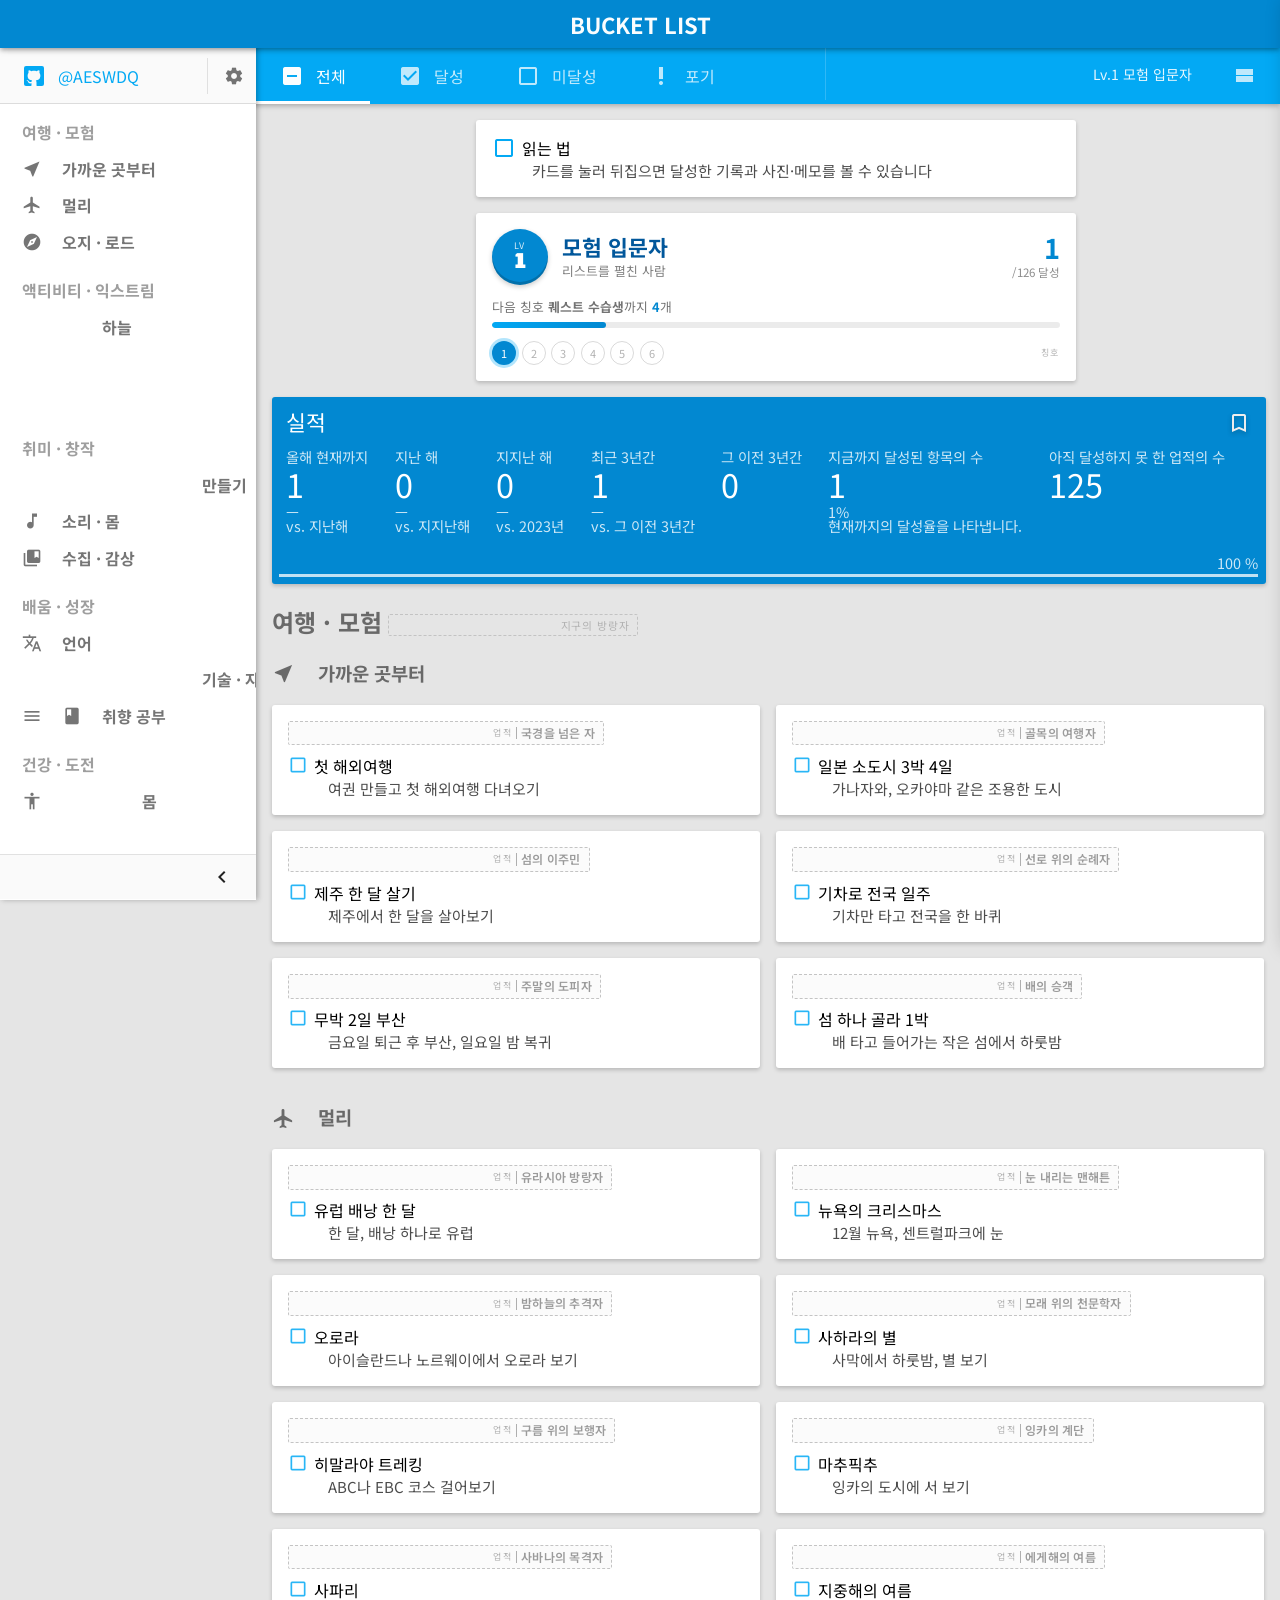
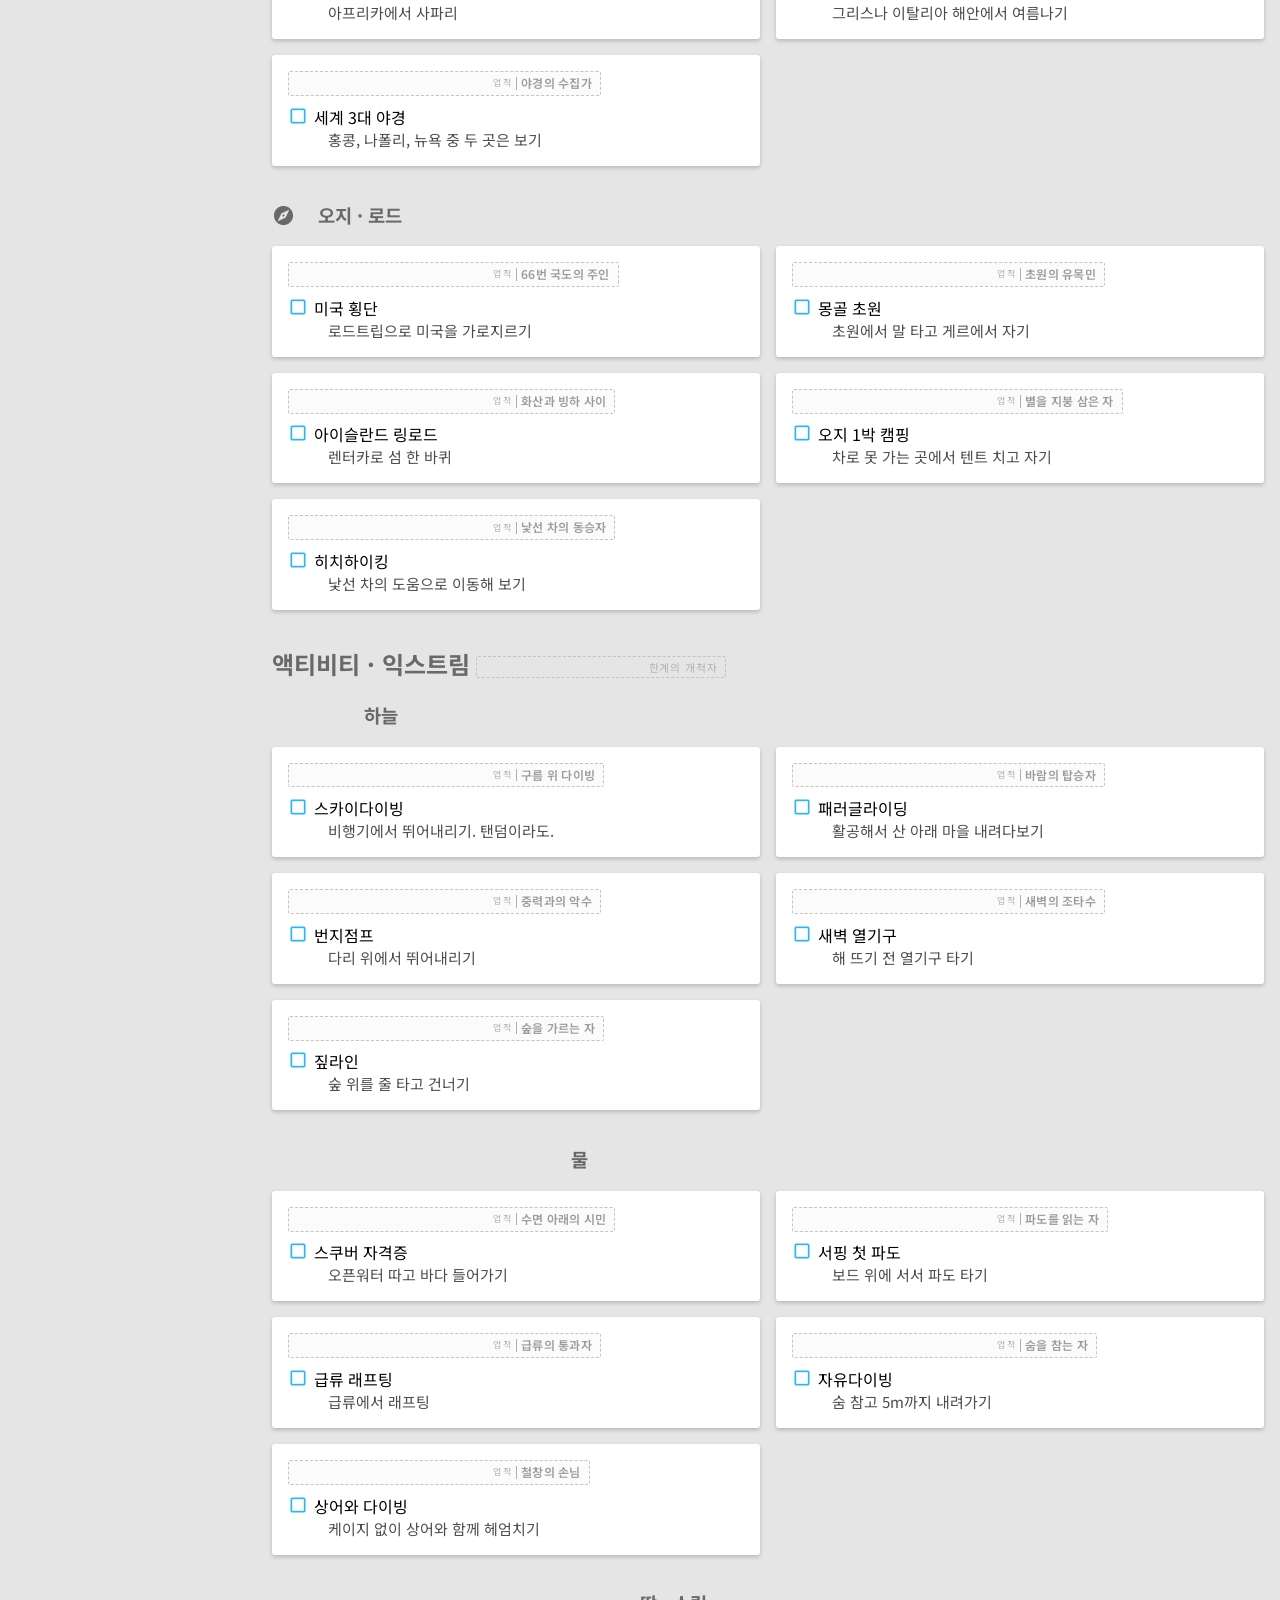
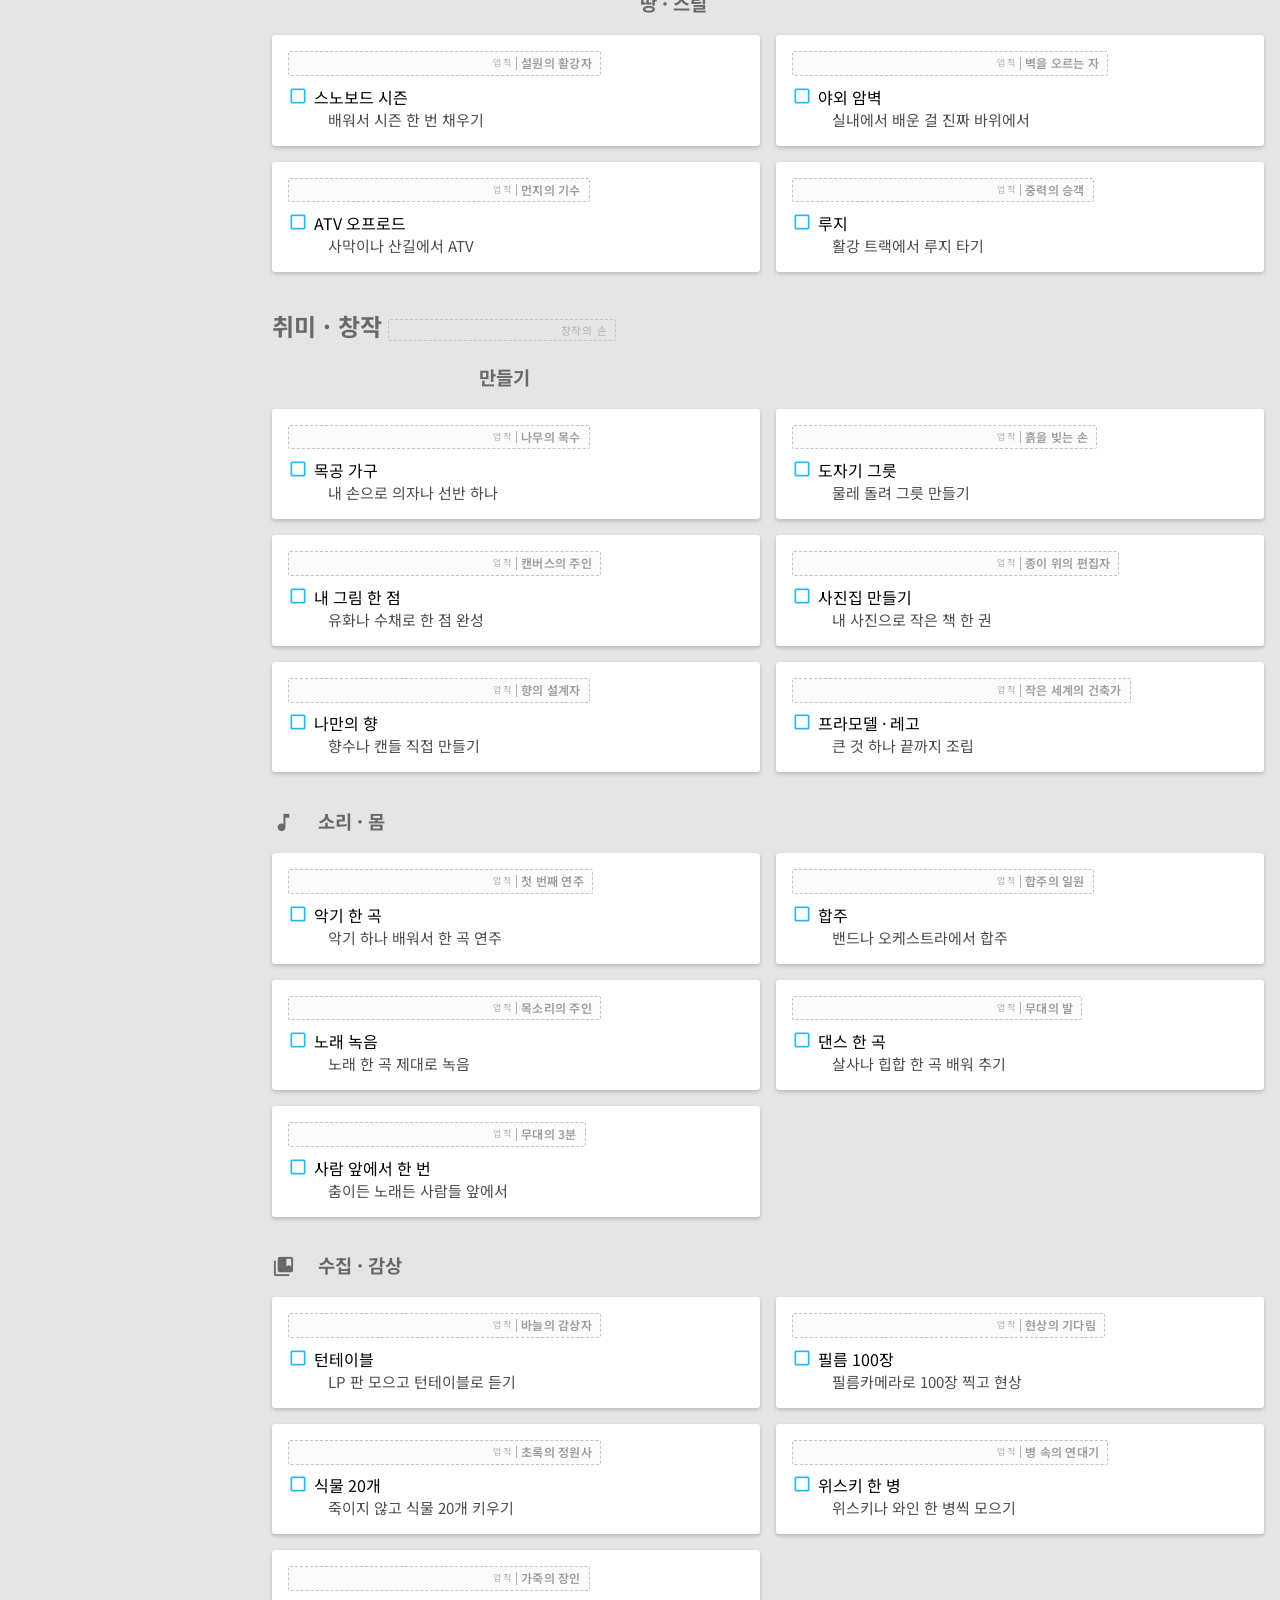
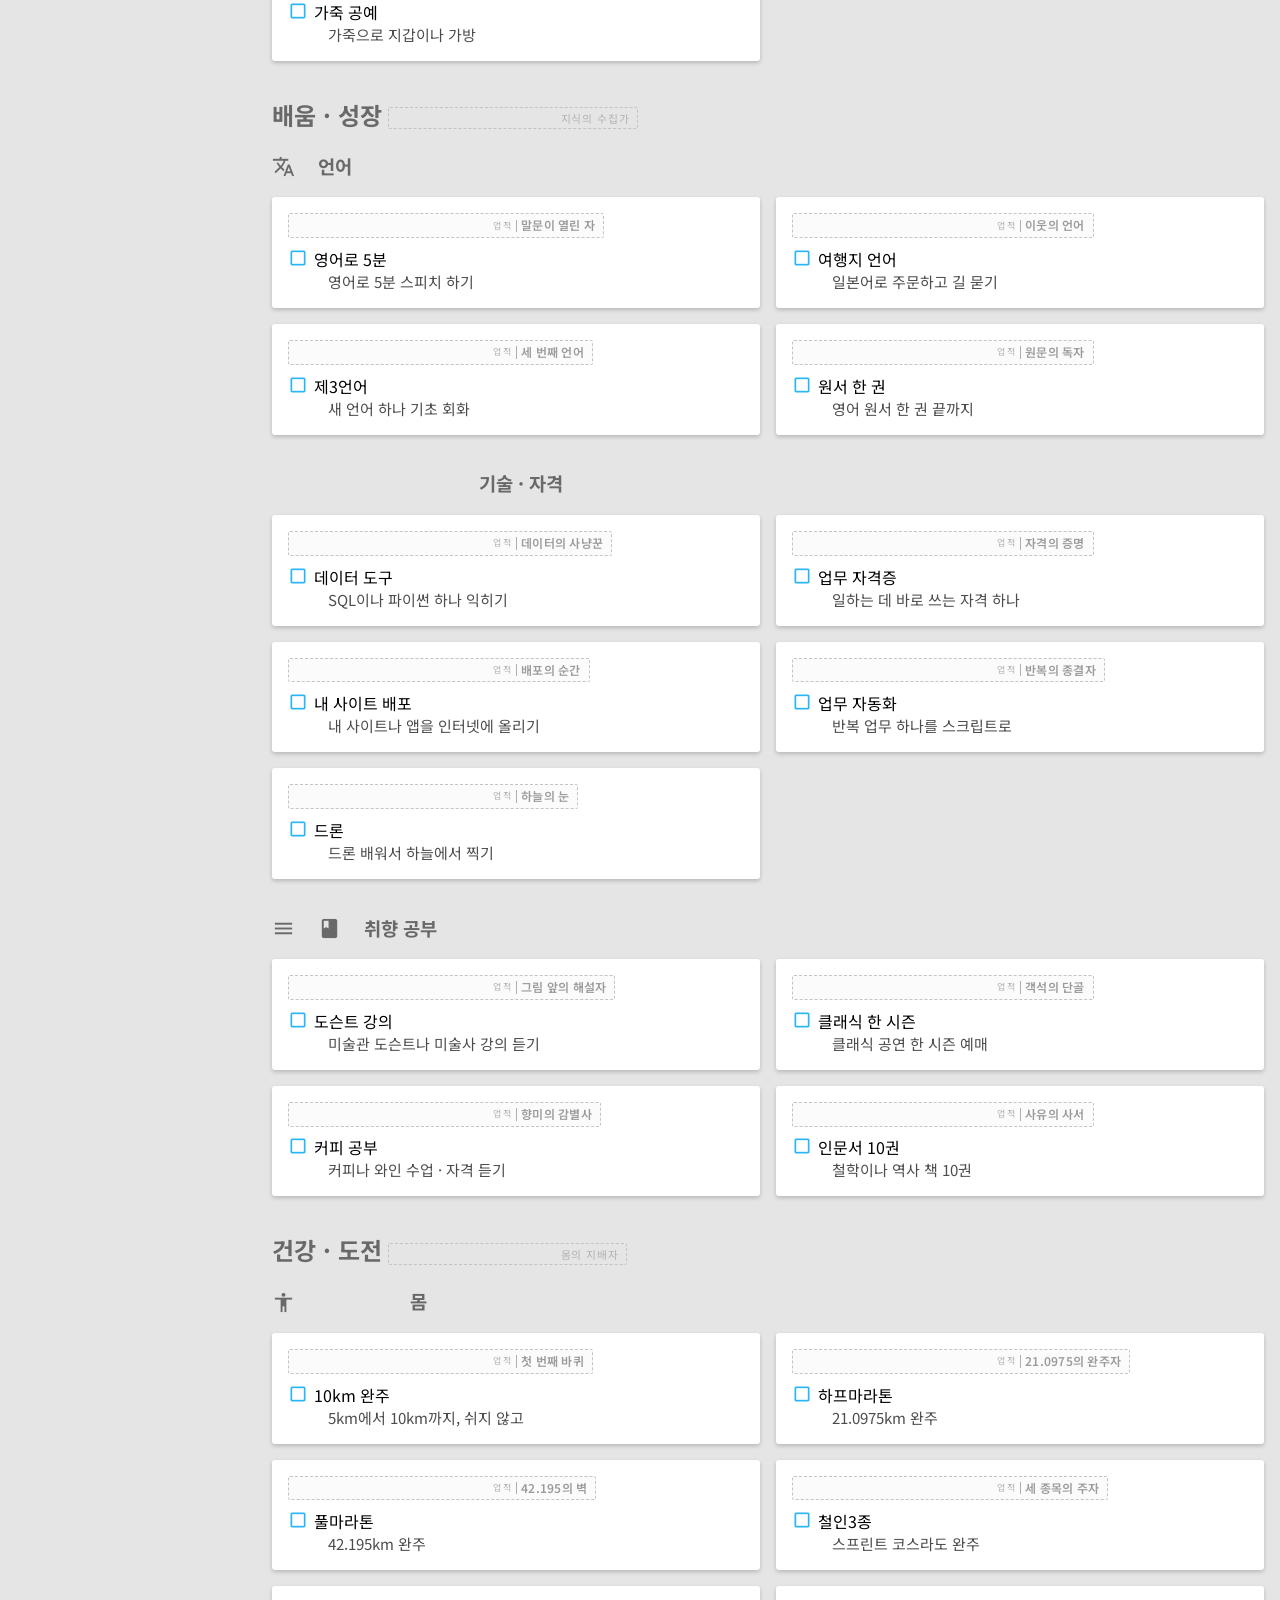
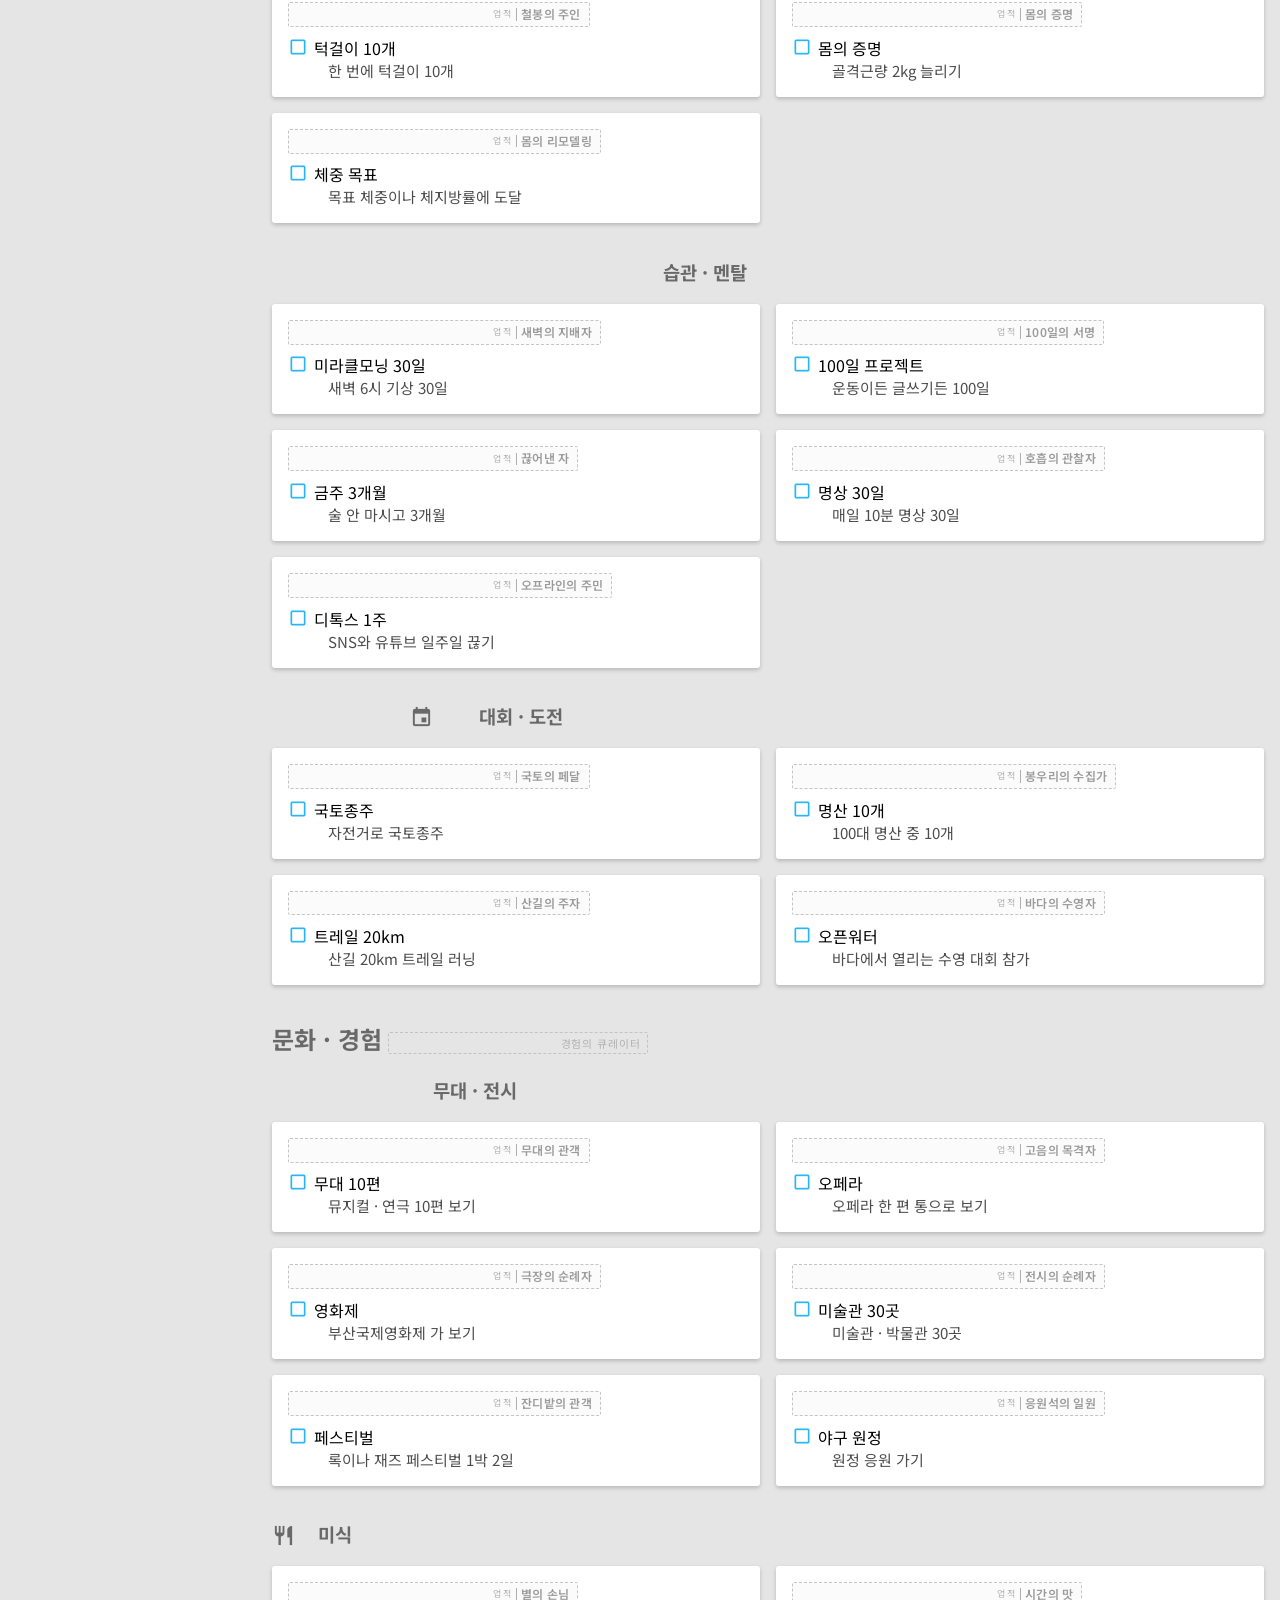
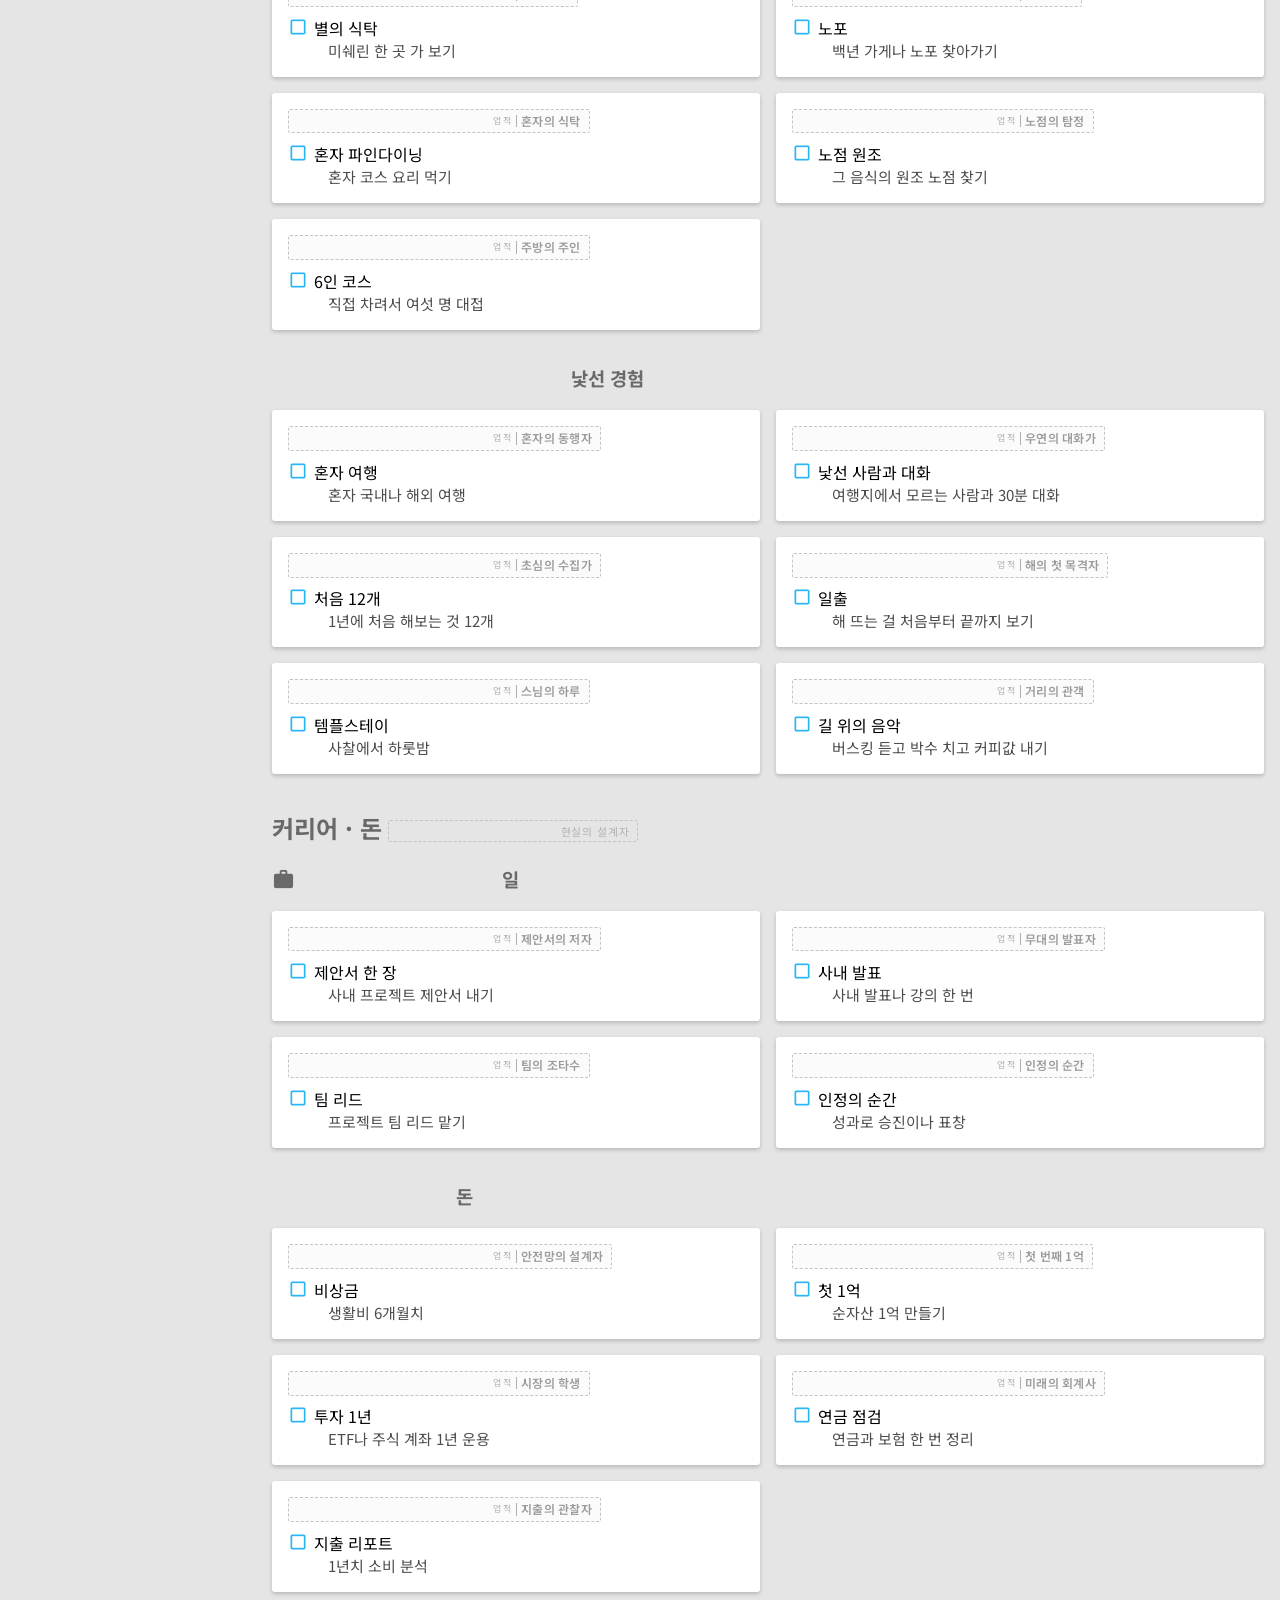
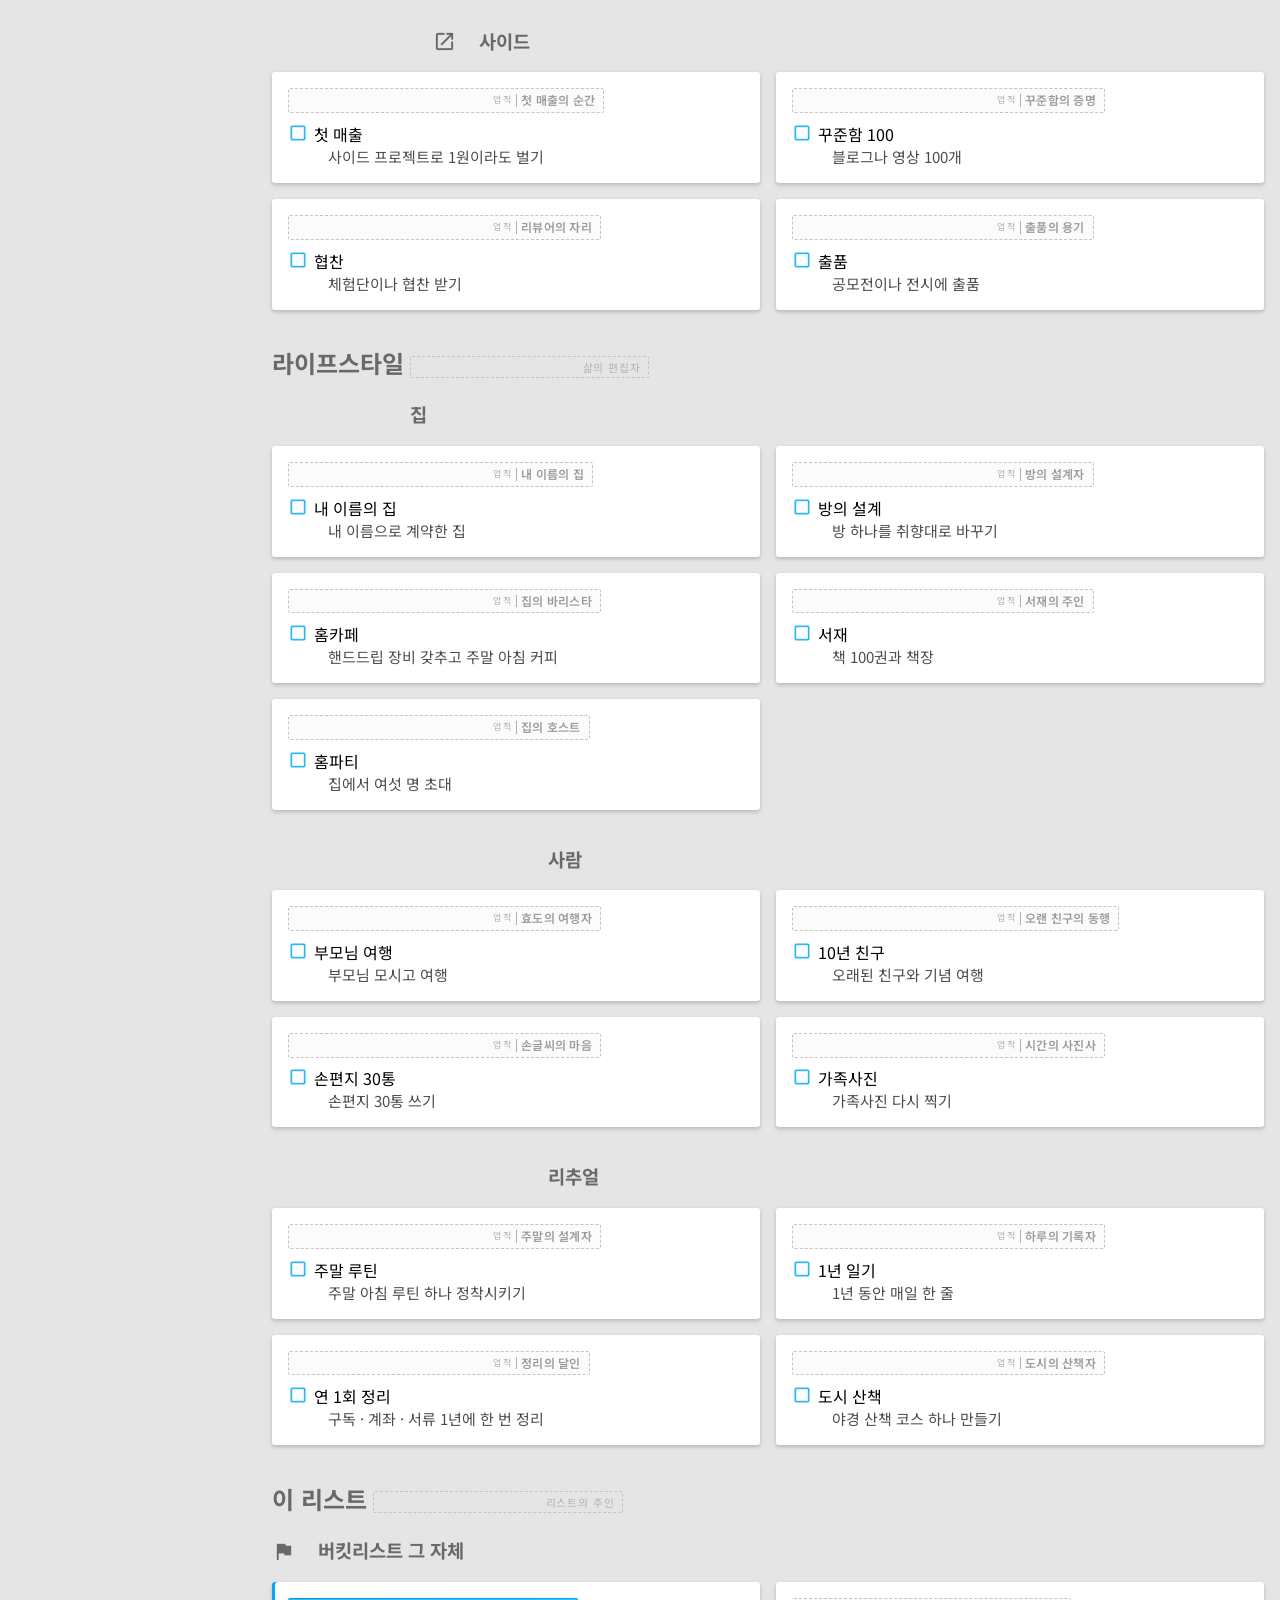
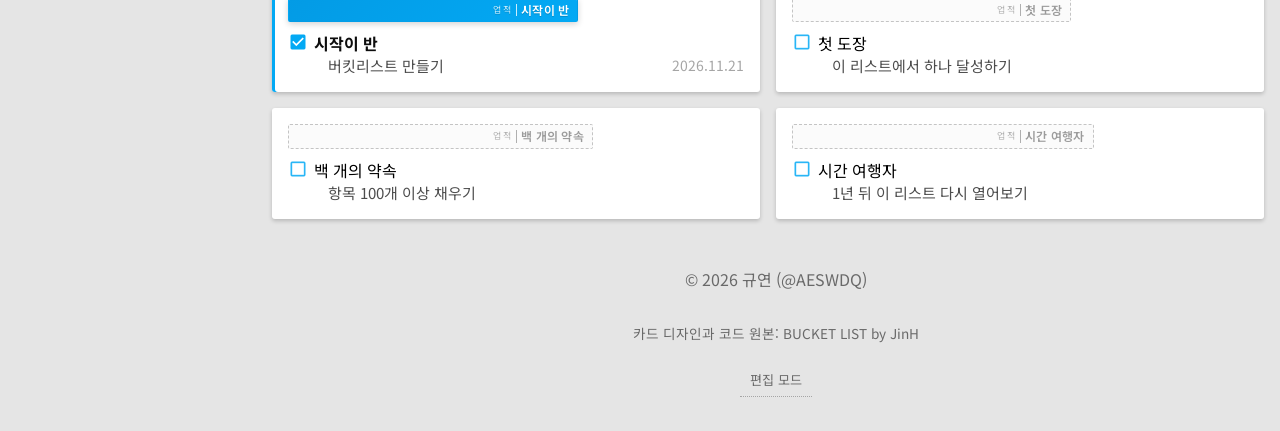
==== commit 780396ce: "공개 화면과 편집 모드 분리, 공개 기록(data/published.json)으로 읽기 전용 배포 - 기본(공개) 화면: data/published.json 에 커밋된 기록만 읽기" ====
--- a/index.html
+++ b/index.html
@@ -6,19 +6,27 @@
   <meta http-equiv="Content-Type" content="text/html; charset=utf-8" />
   <meta name="viewport" content="width=device-width, initial-scale=1, maximum-scale=1, user-scalable=no">
   <meta name="theme-color" content="#212121" />
-  <meta name="description" content="규연의 버킷리스트. 카드를 누르면 뒤집혀 사진과 메모를 남길 수 있는 플립 카드 버킷리스트." />
+  <meta name="description" content="규연의 버킷리스트. 달성한 기록과 사진, 메모를 모아 둔 공개 버킷리스트. 카드를 누르면 뒤집힙니다." />
   <meta property="og:title" content="규연의 버킷리스트" />
-  <meta property="og:description" content="BUCKET LIST by 규연 (@AESWDQ) — 126개의 퀘스트와 업적" />
+  <meta property="og:description" content="BUCKET LIST by 규연 (@AESWDQ) — 126개의 퀘스트와 업적, 그리고 달성한 기록" />
   <link rel="stylesheet" type="text/css" href="css/style.css">
   <link rel="stylesheet" type="text/css" href="css/style_rank.css">
   <link rel="stylesheet" type="text/css" href="css/style_dark.css">
   <link rel="stylesheet" type="text/css" href="css/style_memo.css">
+  <link rel="stylesheet" type="text/css" href="css/style_publish.css">
   <link rel="shortcut icon" href="img/favicon/favicon.ico">
   <script src="js/jquery.min.js"></script>
+  <script>
+    /* 공개 화면(기본)과 편집 모드(?edit=1). 화면이 그려지기 전에 정해 두어 깜빡이지 않게 한다.
+       자세한 처리는 js/main__app.js 의 mode() 가 한 번 더 맞춘다. */
+    document.documentElement.className += /(?:^|[?&])edit=1(?:&|$)/.test(location.search) ? " mode_edit" : " mode_public";
+  </script>
   <script defer src="js/sub__coloring.js"></script>
   <script defer src="data/bucket.js"></script>
+  <script defer src="js/main__published.js"></script>
   <script defer src="js/main__memory.js"></script>
   <script defer src="js/main__app.js"></script>
+  <script defer src="js/main__publish.js"></script>
   <script defer src="js/main__initialize.js"></script>
   <script defer src="js/sub__masonry.pkgd.min.js"></script>
   <script defer src="js/sub__clipboard.min.js"></script>
@@ -96,13 +104,16 @@
       <!-- 사용법 카드 -->
       <dl class="front" id="버킷리스트">
         <dt>읽는 법</dt>
-        <dd>카드를 눌러 뒤집고, 사진과 메모를 남기고, 업적을 모으는 곳<span class="date"></span></dd>
+        <dd><span class="public_only">카드를 눌러 뒤집으면 달성한 기록과 사진·메모를 볼 수 있습니다</span><span class="edit_only">카드를 눌러 뒤집고, 사진과 메모를 남기고, 업적을 모으는 곳</span><span class="date"></span></dd>
       </dl>
       <div class="back">
-        <p>만들었다, 버킷리스트! 이제 카드를 <b>누르면</b> 뒤집히고, 뒷면에 내 사진과 메모를 남길 수 있습니다. 뒤집힌 카드를 다시 누르면(또는 오른쪽 위 <b>×</b>) 원래대로 돌아갑니다.</p>
-        <p><b>사진</b>은 뒷면의 ‘사진 넣기’를 눌러 고릅니다. 긴 변 900px 로 줄여 이 브라우저(IndexedDB)에 저장하고, <b>메모</b>는 글자를 칠 때마다 자동으로 저장됩니다. 사진이나 메모가 있는 카드는 앞면 제목 옆에 작은 표시가 붙습니다.</p>
-        <p><b>달성</b>은 카드의 네모칸이나 업적 칭호를 누르면 됩니다. 카드 뒷면에서 <b>달성 · 포기 · 삭제</b>도 고를 수 있고, 지운 항목은 오른쪽 위 <b>관리</b>에서 되살릴 수 있습니다.</p>
-        <p>항목마다 업적 칭호가 하나씩 붙어 있습니다. 달성하면 회색 실루엣이 색으로 채워집니다. 위쪽 <b>Lv.</b> 배지는 달성 개수로 오르는 전체 칭호입니다.</p>
+        <p class="public_only">규연의 버킷리스트입니다. 카드를 <b>누르면</b> 뒤집혀서, 달성한 항목에 남긴 <b>사진과 메모</b>를 볼 수 있습니다. 뒤집힌 카드를 다시 누르면(또는 오른쪽 위 <b>×</b>) 원래대로 돌아갑니다.</p>
+        <p class="public_only">항목마다 업적 칭호가 하나씩 붙어 있습니다. 달성하면 회색 실루엣이 색으로 채워지고, 위쪽 <b>Lv.</b> 배지는 달성 개수로 오르는 전체 칭호입니다. 카테고리 제목 옆 칭호는 그 카테고리에서 모은 업적입니다.</p>
+        <p class="public_only">위쪽 <b>전체 · 달성 · 미달성 · 포기</b>로 골라 볼 수 있습니다.</p>
+        <p class="edit_only">만들었다, 버킷리스트! 이제 카드를 <b>누르면</b> 뒤집히고, 뒷면에 내 사진과 메모를 남길 수 있습니다. 뒤집힌 카드를 다시 누르면(또는 오른쪽 위 <b>×</b>) 원래대로 돌아갑니다.</p>
+        <p class="edit_only"><b>사진</b>은 뒷면의 ‘사진 넣기’를 눌러 고릅니다. 긴 변 900px 로 줄여 이 브라우저(IndexedDB)에 저장하고, <b>메모</b>는 글자를 칠 때마다 자동으로 저장됩니다. 사진이나 메모가 있는 카드는 앞면 제목 옆에 작은 표시가 붙습니다.</p>
+        <p class="edit_only"><b>달성</b>은 카드의 네모칸이나 업적 칭호를 누르면 됩니다. 카드 뒷면에서 <b>달성 · 포기 · 삭제</b>도 고를 수 있고, 지운 항목은 오른쪽 위 <b>관리</b>에서 되살릴 수 있습니다.</p>
+        <p class="edit_only">여기서 바꾼 것은 이 브라우저에만 저장됩니다. <b>관리 → 공개용 내보내기</b>로 받은 zip 을 성원에게 보내면 공개 페이지에 반영됩니다.</p>
       </div>
     </div>
   </section>
@@ -116,7 +127,18 @@
   <footer>
     <p class="copyright">© <span id="year"></span> 규연 (@AESWDQ)</p>
     <p class="copyright" style="padding-top:0; font-size:.85em;">카드 디자인과 코드 원본: <a href="https://github.com/Admin0/bucket" target="_blank">BUCKET LIST by JinH</a></p>
+    <p class="copyright mode_switch">
+      <a class="public_only" id="to_edit" href="?edit=1">편집 모드</a>
+      <a class="edit_only" id="to_public" href="index.html">공개 화면으로 보기</a>
+    </p>
   </footer>
+
+  <!-- 편집 모드 안내 띠 (편집 모드에서만 보인다) -->
+  <div id="edit_bar" class="edit_only">
+    <i class="material-icons">edit</i>
+    <span>편집 모드 — 변경 후 JSON과 사진을 성원에게 보내면 공개 페이지에 반영됩니다</span>
+    <a class="bar_link" href="index.html">공개 화면 보기</a>
+  </div>
 
   <div id="tooltip"> </div>
 
@@ -153,6 +175,12 @@
       <input id="m_a" placeholder="업적 칭호 · 예: 파도의 주인" />
       <button id="m_add_bt">추가하기</button>
     </div>
+
+    <div class="setting_title">공개 페이지</div>
+    <div class="m_row">
+      <button id="m_publish">공개용 내보내기 (JSON + 사진)</button>
+    </div>
+    <p class="m_note">공개 페이지에는 여기서 표시한 <b>달성 · 포기 · 삭제</b>와 메모, 사진만 나갑니다. 받은 zip 을 성원에게 보내면 공개 페이지에 반영됩니다.</p>
 
     <div class="setting_title">데이터</div>
     <div class="m_row">
--- a/css/style_memo.css
+++ b/css/style_memo.css
@@ -5,6 +5,13 @@
  */
 
 /* ---------- 앞면: 사진·메모가 있는 카드 표시 ---------- */
+
+/* main.js 의 안내용 말풍선(#tooltip)은 보여 주기만 하는 요소다.
+ * 마우스를 올리면 곧바로 ?자리에 뜨면서 그 버튼의 클릭(mousedown)을 가로채는 일이 있어
+ * 클릭은 항상 아래 요소로 지나가게 한다. */
+#tooltip {
+  pointer-events: none !important;
+}
 
 /* 뒤집히는 속도는 클릭에 어울리게 조금 빠르게 (원본은 .75s). */
 .card .front,
--- a/css/style_publish.css
+++ b/css/style_publish.css
@@ -0,0 +1,239 @@
+/* 공개 화면 / 편집 모드
+ *
+ * 기본(공개, https://aeswdq.github.io/Bucket/): 규연 님이 공개한 기록만 읽기 전용으로 보여 준다.
+ * 편집 모드(?edit=1): 저장·추가·삭제 등 모든 조작이 열리고, 화면 아래에 안내 띠가 뜬다.
+ *
+ * 모드 클래스(mode_public / mode_edit)는 index.html 의 <head> 에서 html 에 바로 붙인다.
+ * 그래서 화면이 그려지기 전에 어느 쪽 요소를 감출지 정해져 깜빡이지 않는다.
+ */
+
+/* ---------- 모드별로 보이는 요소 ---------- */
+
+html.mode_public .edit_only {
+  display: none !important;
+}
+
+html.mode_edit .public_only {
+  display: none !important;
+}
+
+/* 공개 화면에서는 관리(tune) 버튼을 감춘다 — 항목 추가·삭제·내보내기는 편집 모드에서만. */
+html.mode_public #manage_bt {
+  display: none !important;
+}
+
+/* 공개 화면에서는 관리 버튼이 없으니 칭호 배지가 화면 끝에 붙지 않게 조금 띄운다. */
+html.mode_public #sub_header #rank_chip {
+  padding-right: 16px;
+}
+
+/* 공개 화면의 달성 네모칸과 업적 칭호는 누를 수 있는 버튼이 아니다.
+ * 누르면 아래 카드로 클릭이 지나가서 카드가 뒤집힌다. */
+html.mode_public .card.bitem .tick,
+html.mode_public .card.bitem .ach {
+  pointer-events: none;
+}
+
+/* 관리 패널의 입력칸이 좁은 화면에서 패널 밖으로 삐져나오던 것 */
+#manage .m_add input {
+  box-sizing: border-box;
+}
+
+/* ---------- 편집 모드 안내 띠 ---------- */
+
+#edit_bar {
+  position: fixed;
+  left: 0;
+  right: 0;
+  bottom: 0;
+  z-index: 5;
+  display: flex;
+  align-items: center;
+  gap: .5em;
+  padding: .55em 1em;
+  background: #ffca28;
+  color: #241a00;
+  box-shadow: 0 -2px 10px rgba(0, 0, 0, .18);
+  font-size: .82em;
+  line-height: 1.4;
+  text-align: left;
+}
+
+#edit_bar .material-icons {
+  flex: 0 0 auto;
+  margin: 0;
+  font-size: 17px;
+}
+
+#edit_bar span {
+  flex: 1 1 auto;
+  min-width: 0;
+}
+
+#edit_bar .bar_link {
+  flex: 0 0 auto;
+  padding: .25em .6em;
+  border: 1px solid rgba(36, 26, 0, .4);
+  border-radius: 2px;
+  color: #241a00;
+  font-size: .95em;
+  text-decoration: none;
+  white-space: nowrap;
+  transition: background .2s;
+}
+
+#edit_bar .bar_link:hover {
+  background: rgba(255, 255, 255, .5);
+}
+
+/* 띠에 가리지 않게 본문 아래와 알림(#toast)을 띄운다. */
+html.mode_edit body {
+  padding-bottom: 6em !important;
+}
+
+html.mode_edit #toast {
+  bottom: calc(1em + 3.4em);
+}
+
+/* ---------- 카드 뒷면: 공개된 기록 ---------- */
+
+.card.bitem .b_done {
+  display: none;
+  align-items: center;
+  gap: .25em;
+  margin: 0;
+  color: var(--color-600);
+  font-size: .82em;
+}
+
+.card.bitem.is_done .b_done {
+  display: flex;
+}
+
+.card.bitem .b_done .material-icons {
+  margin: 0;
+  font-size: 15px;
+}
+
+/* 공개 화면의 메모: 입력칸이 아니라 읽는 글. */
+.card.bitem .memo_ro {
+  display: flex;
+  flex-direction: column;
+  gap: .3em;
+}
+
+.card.bitem .memo_ro .memo_label {
+  display: flex;
+  align-items: center;
+  gap: .2em;
+  color: rgba(0, 0, 0, .45);
+  font-size: .76em;
+  letter-spacing: .04em;
+}
+
+.card.bitem .memo_ro .memo_label .material-icons {
+  margin: 0;
+  font-size: 15px;
+}
+
+.card.bitem .memo_ro .memo_text {
+  margin: 0;
+  padding: .65em .8em;
+  border-left: 2px solid rgba(0, 0, 0, .16);
+  border-radius: 0 3px 3px 0;
+  background: rgba(0, 0, 0, .022);
+  color: rgba(0, 0, 0, .8);
+  font-size: .9em;
+  line-height: 1.65;
+  text-align: left;
+  white-space: pre-wrap;
+  word-break: break-word;
+}
+
+/* 공개 사진은 테두리 없이 사진만. */
+.card.bitem .shot.ro {
+  border: 0;
+  background: #111;
+}
+
+/* ---------- 바닥글: 모드 바꾸기 ---------- */
+
+footer .mode_switch {
+  padding-top: 0;
+  font-size: .82em;
+}
+
+footer .mode_switch a {
+  color: rgba(0, 0, 0, .4);
+  border-bottom: 1px dotted rgba(0, 0, 0, .28);
+  text-decoration: none;
+  transition: color .2s;
+}
+
+footer .mode_switch a:hover {
+  color: rgba(0, 0, 0, .72);
+}
+
+/* ---------- 좁은 화면 ---------- */
+
+@media (max-width: 700px) {
+  #edit_bar {
+    padding: .5em .8em;
+    font-size: .76em;
+    gap: .4em;
+  }
+
+  #edit_bar .material-icons {
+    display: none;
+  }
+
+  html.mode_edit body {
+    padding-bottom: 7em !important;
+  }
+
+  html.mode_edit #toast {
+    bottom: calc(1em + 4.6em);
+  }
+}
+
+/* ---------- 어두운 화면 ---------- */
+
+@media (prefers-color-scheme: dark) {
+  #edit_bar {
+    background: #4a3c00;
+    color: #ffd76e;
+    box-shadow: 0 -2px 10px rgba(0, 0, 0, .5);
+  }
+
+  #edit_bar .bar_link {
+    border-color: rgba(255, 215, 110, .45);
+    color: #ffd76e;
+  }
+
+  #edit_bar .bar_link:hover {
+    background: rgba(255, 215, 110, .16);
+  }
+
+  .card.bitem .b_done {
+    color: rgba(255, 255, 255, .6);
+  }
+
+  .card.bitem .memo_ro .memo_label {
+    color: rgba(255, 255, 255, .48);
+  }
+
+  .card.bitem .memo_ro .memo_text {
+    border-left-color: rgba(255, 255, 255, .22);
+    background: rgba(255, 255, 255, .05);
+    color: rgba(255, 255, 255, .85);
+  }
+
+  footer .mode_switch a {
+    color: rgba(255, 255, 255, .42);
+    border-bottom-color: rgba(255, 255, 255, .28);
+  }
+
+  footer .mode_switch a:hover {
+    color: rgba(255, 255, 255, .75);
+  }
+}
